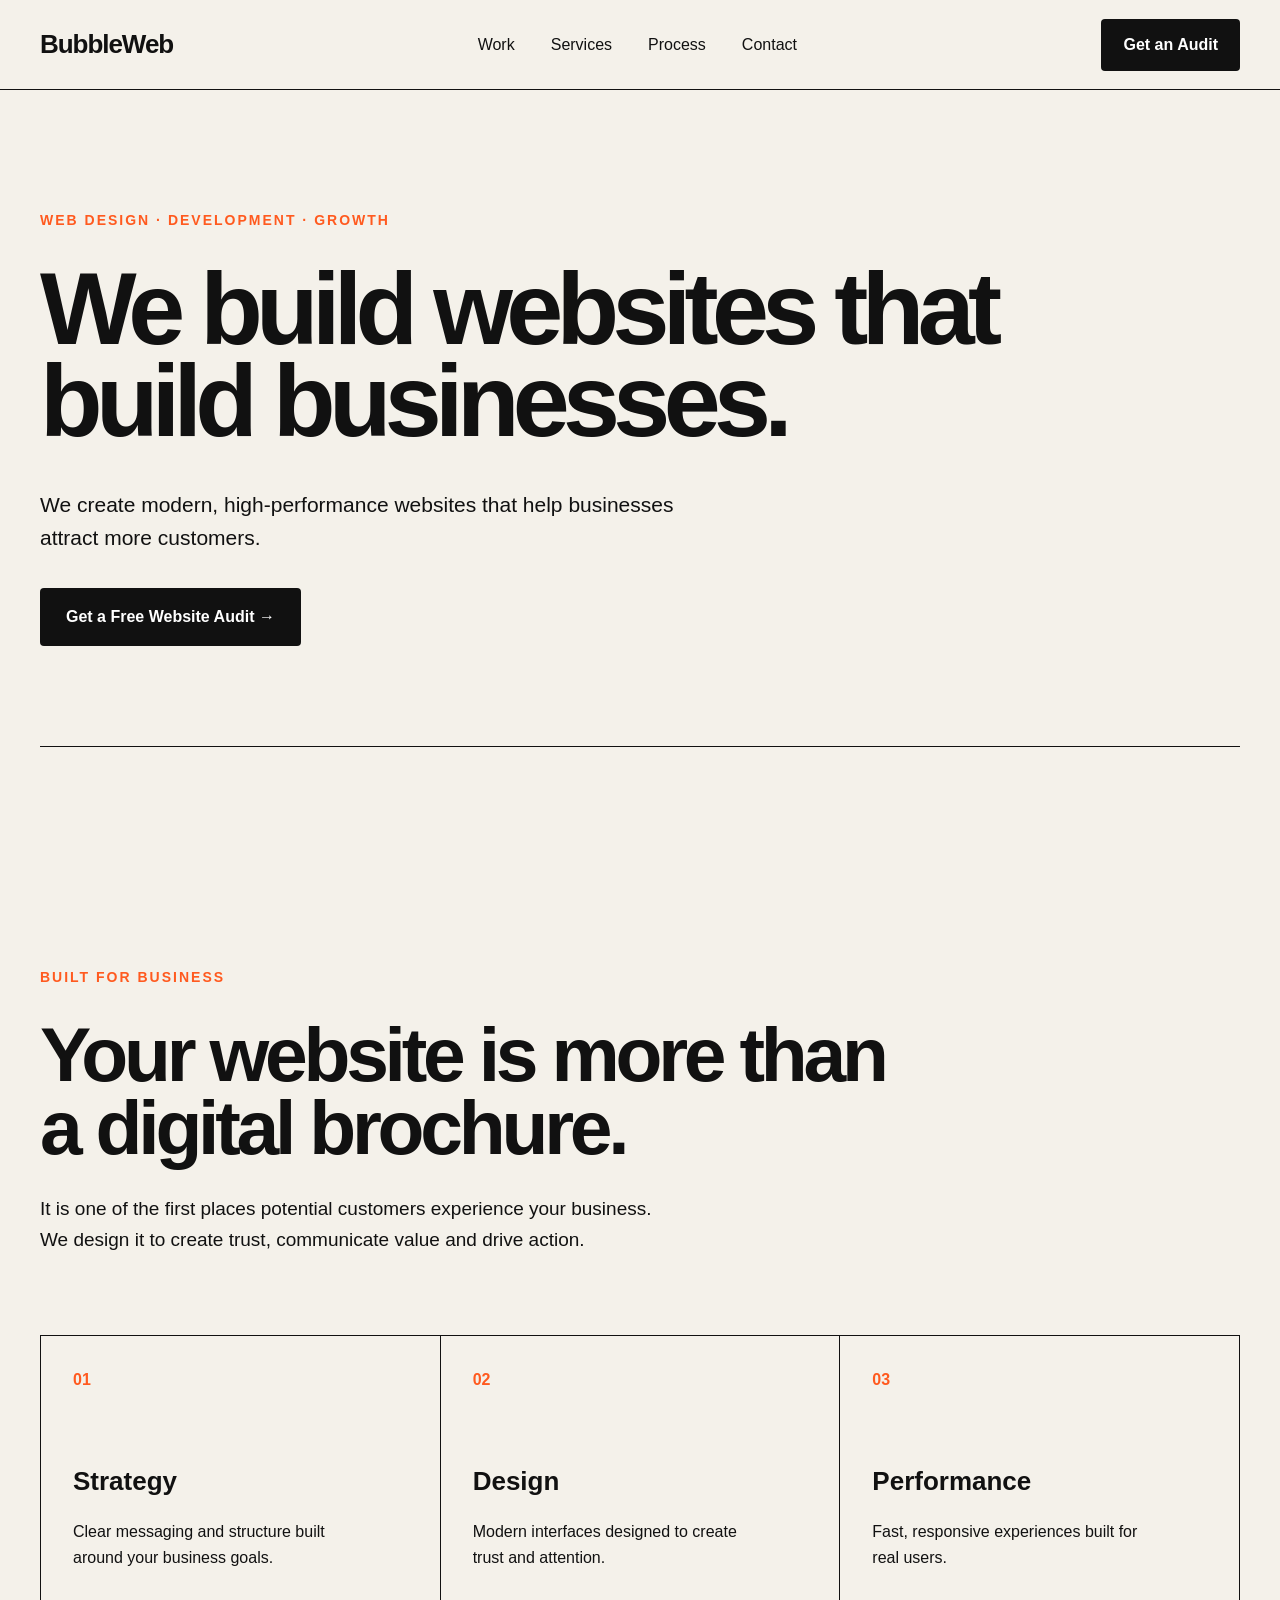
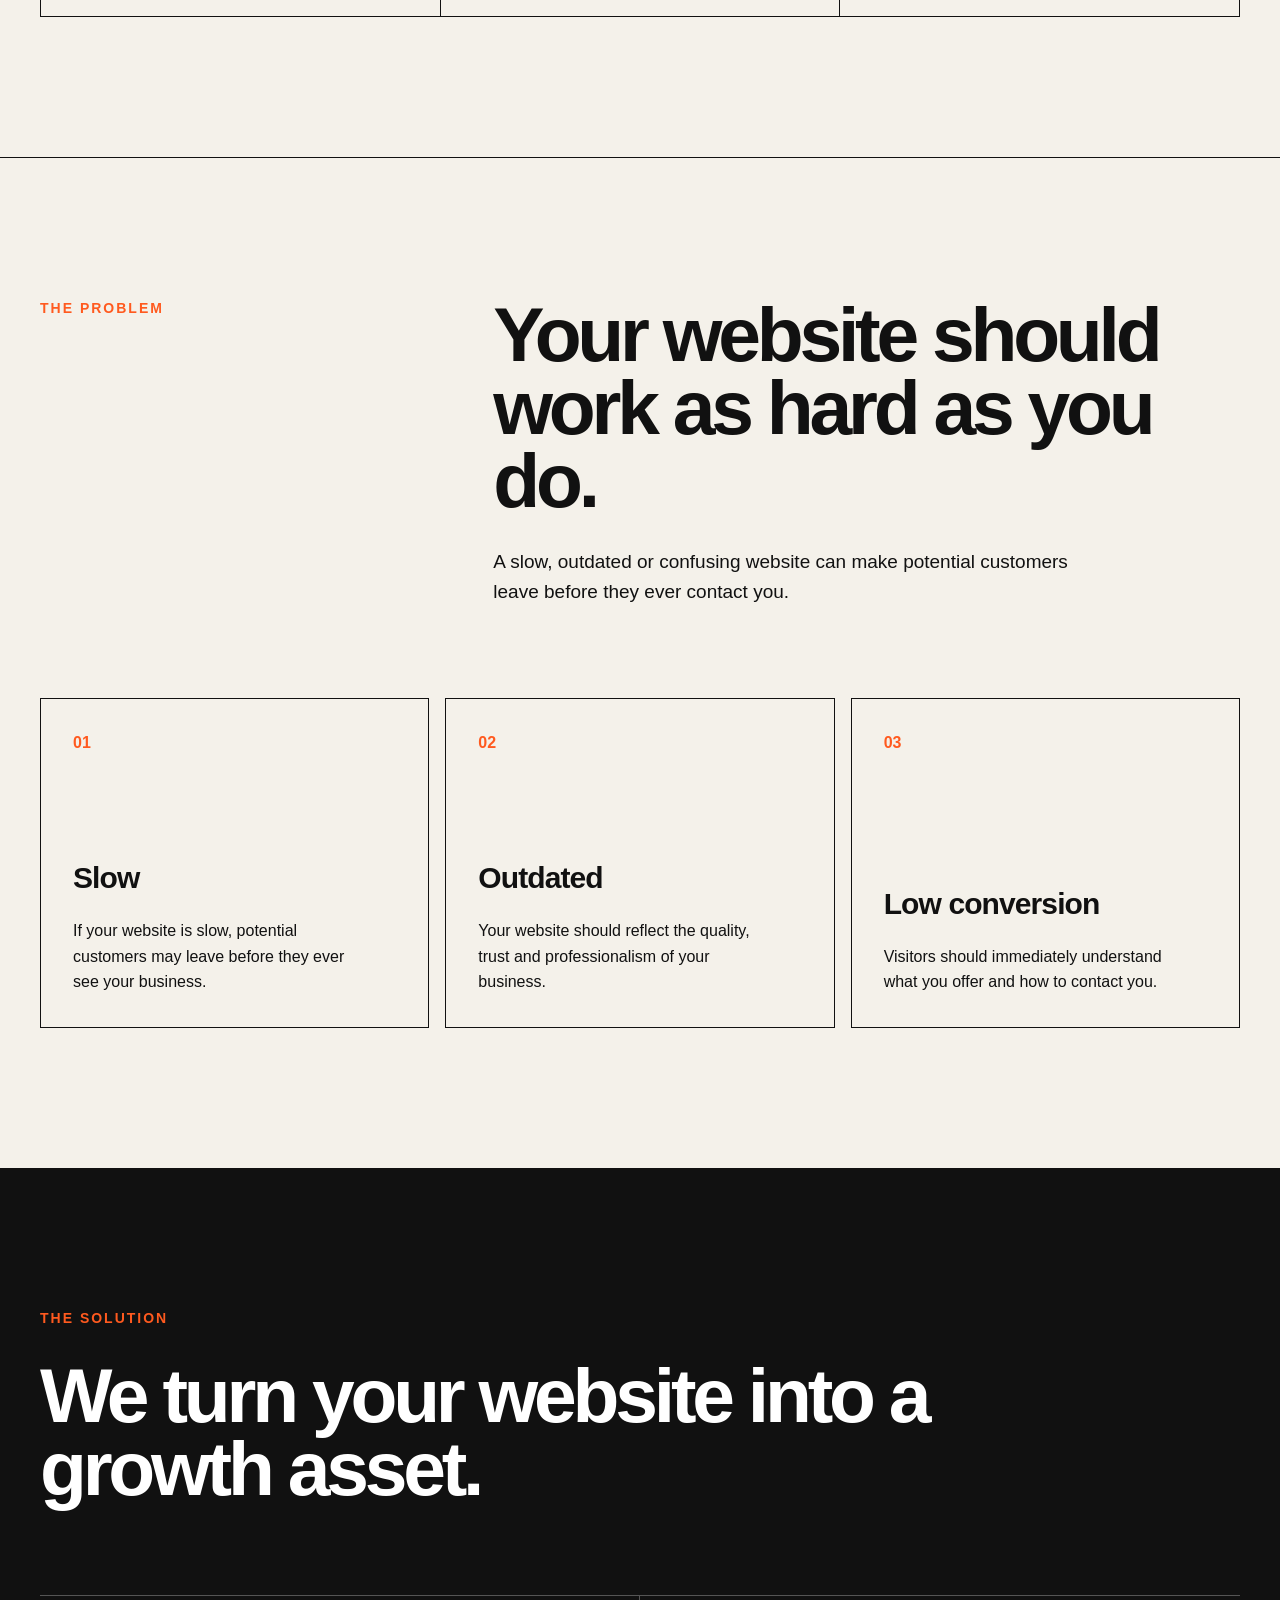
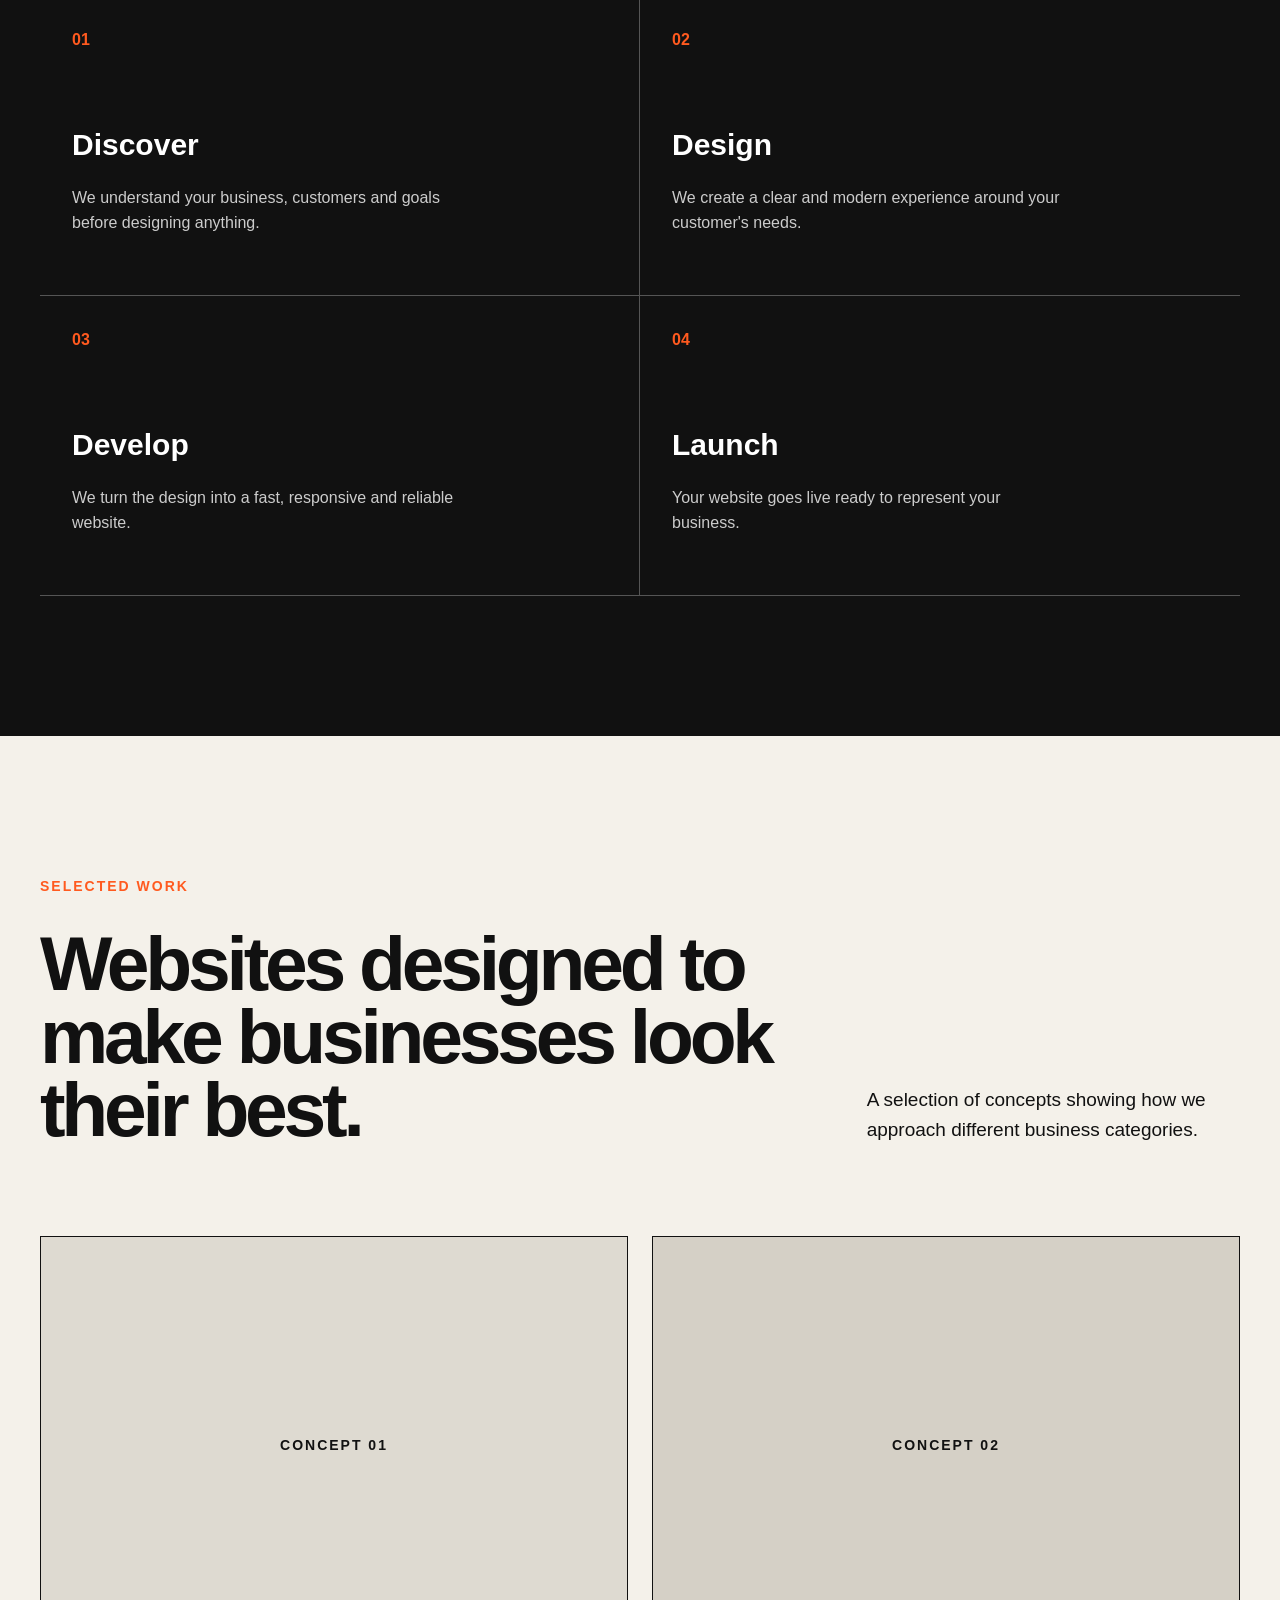
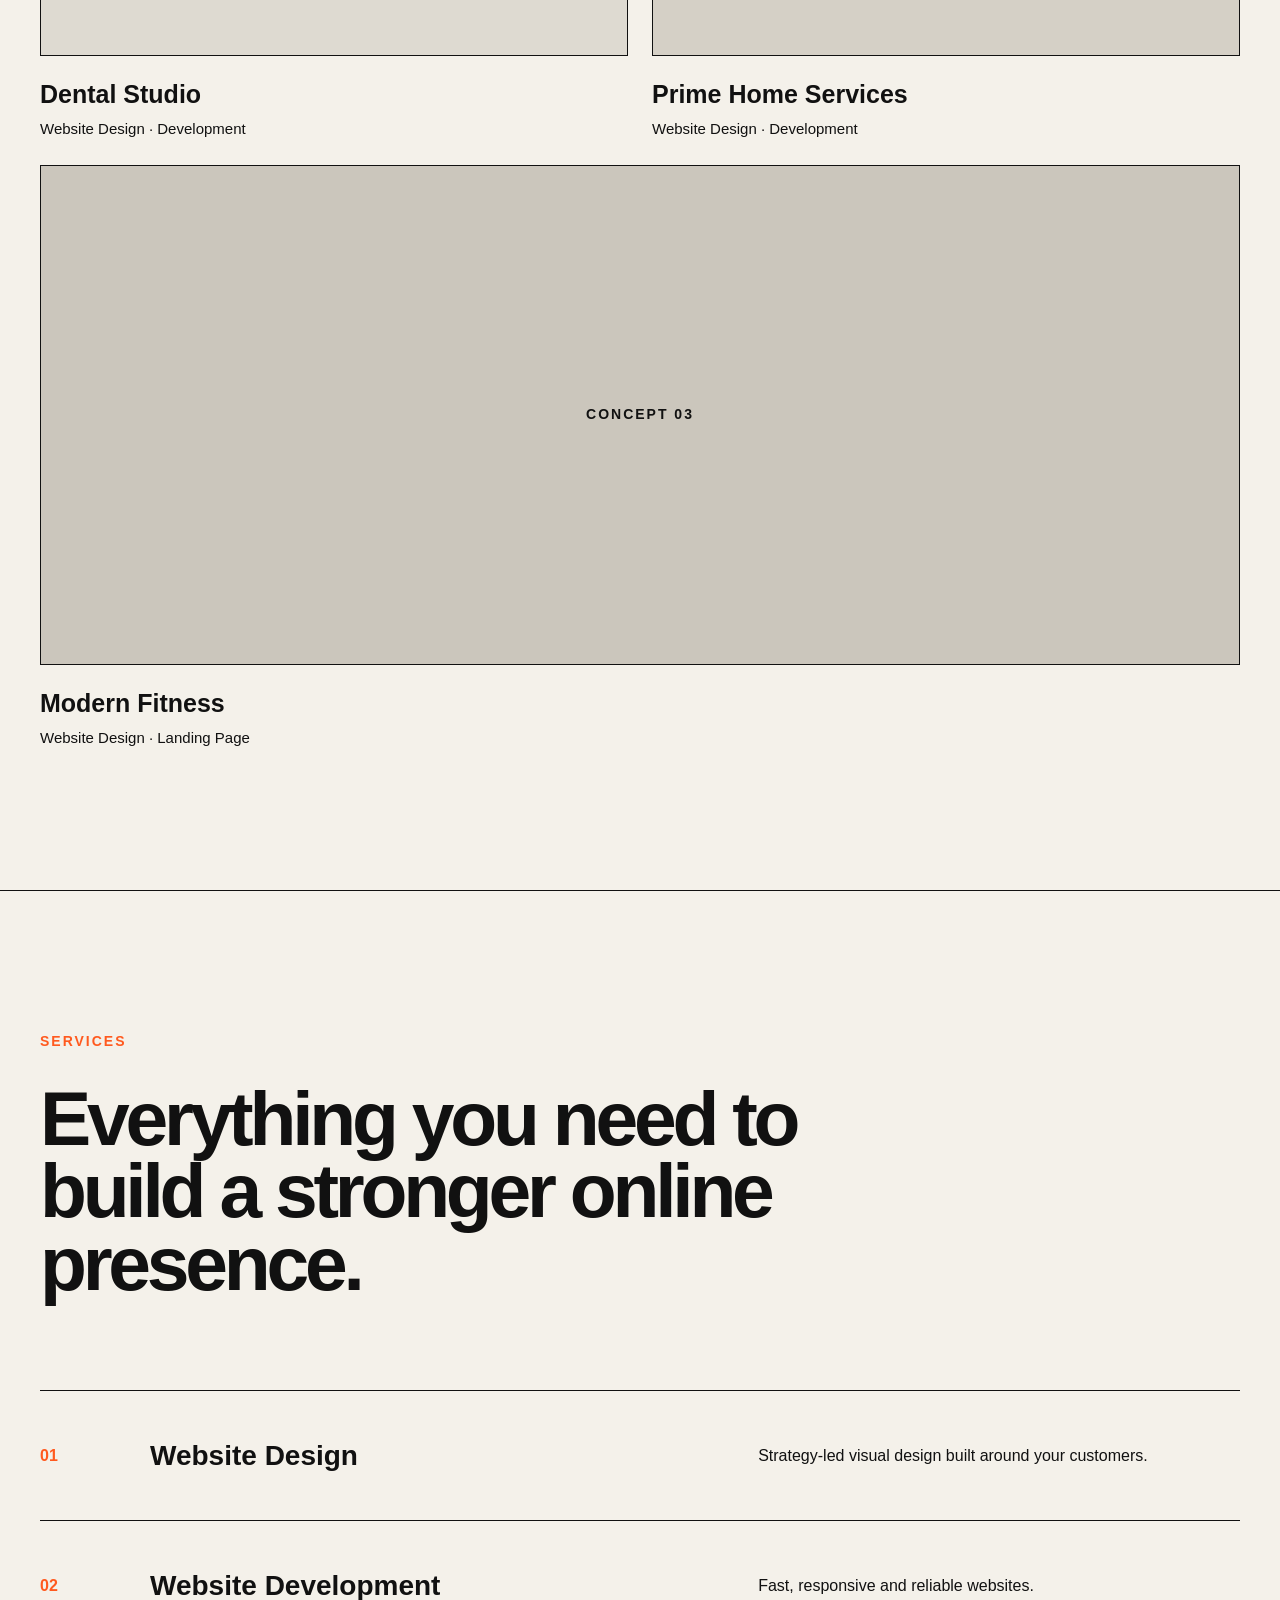
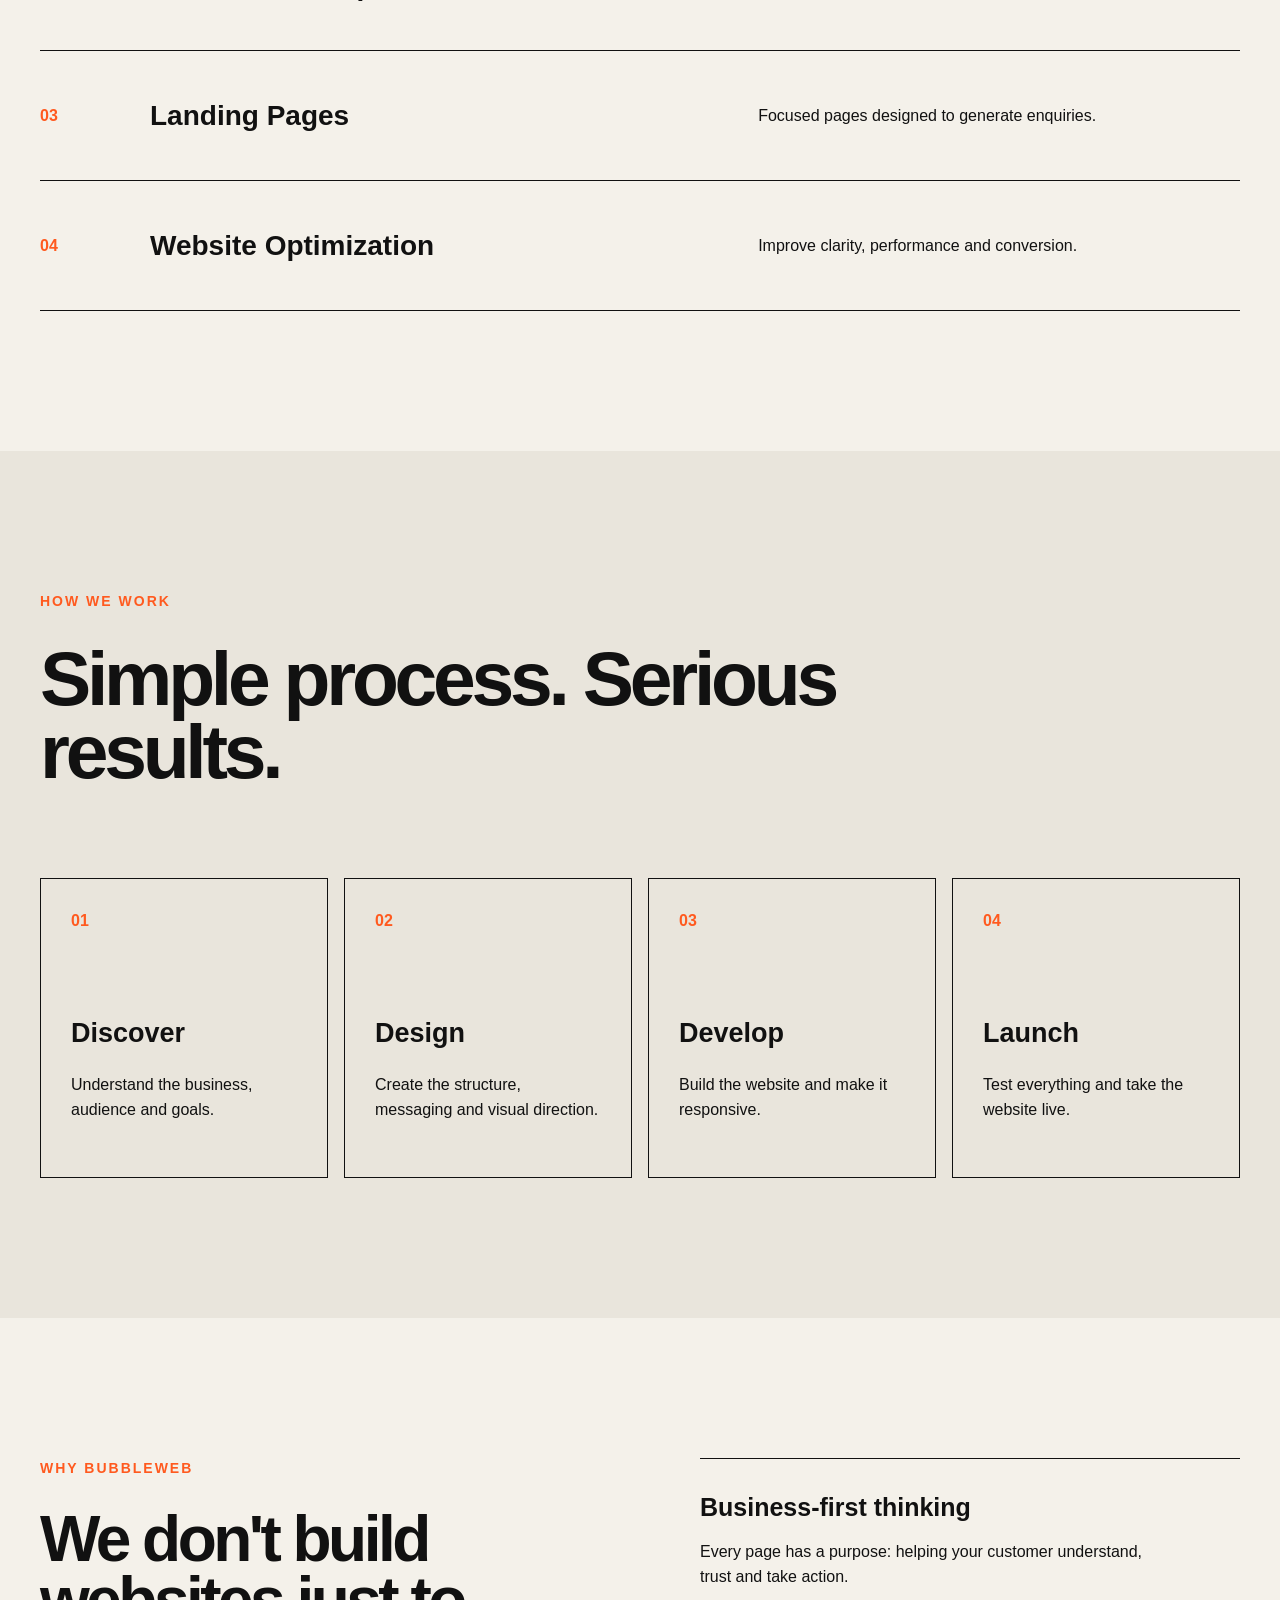
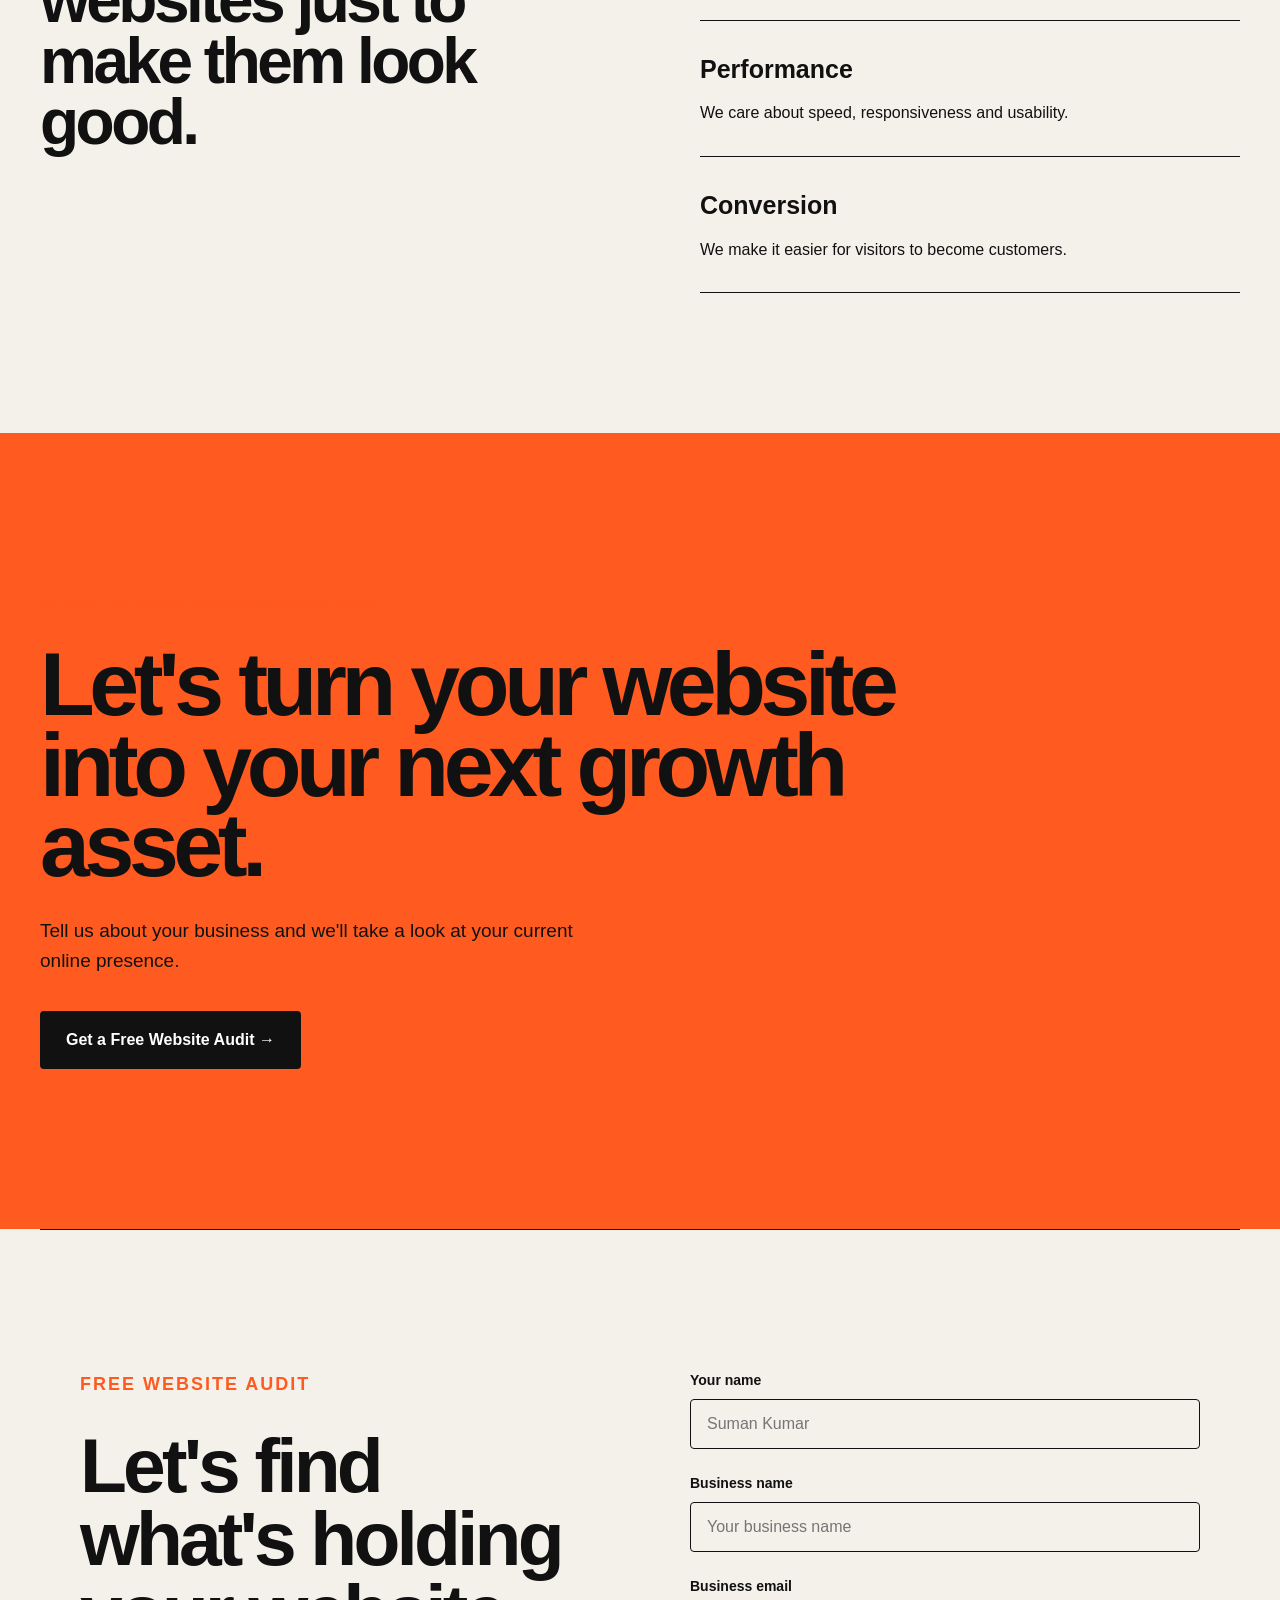
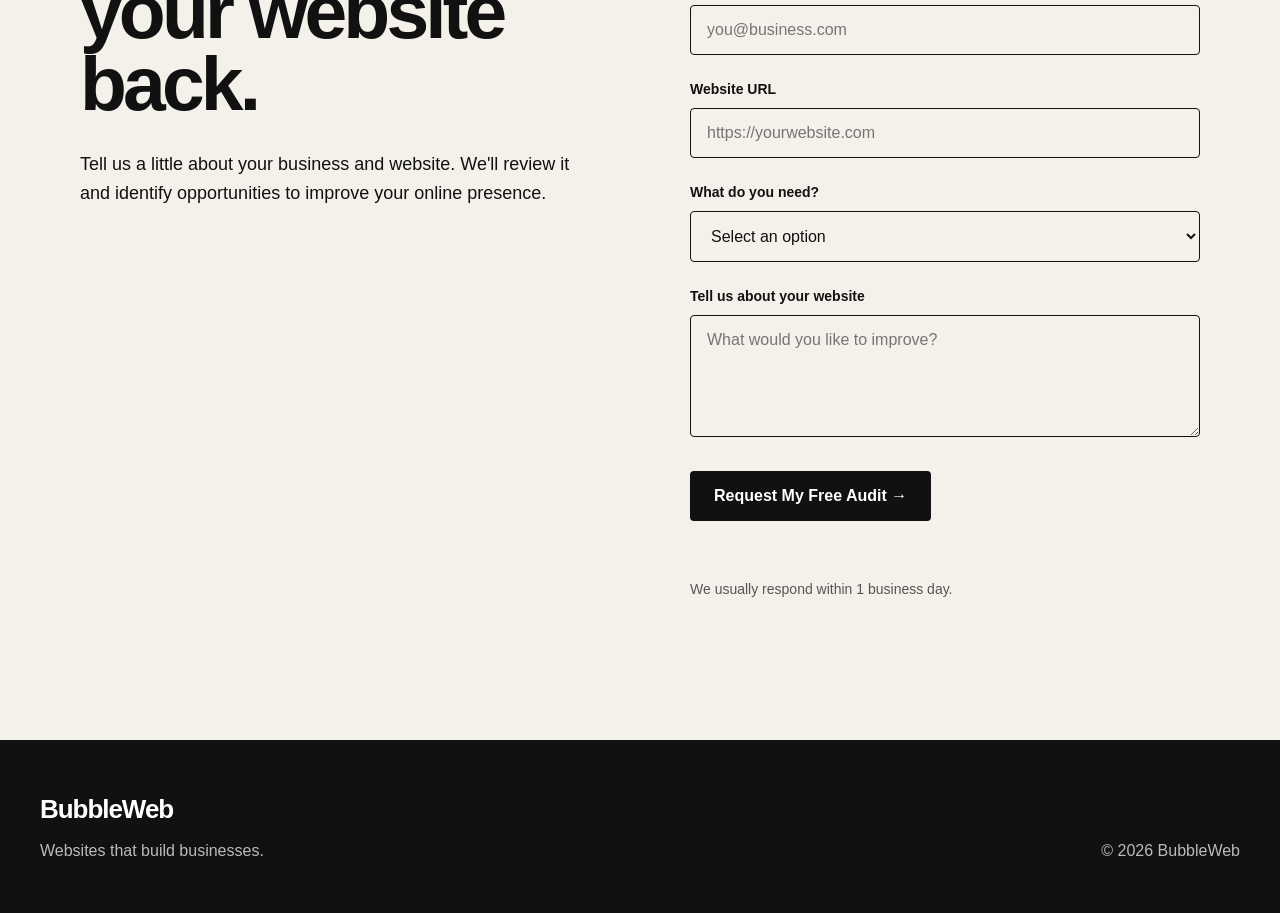
==== index.html @ b4865a60 "Add BubbleWeb website" ====
<!DOCTYPE html>
<html lang="en">

<head>
    <meta charset="UTF-8">

    <meta name="viewport" content="width=device-width, initial-scale=1.0">

    <title>BubbleWeb — Websites That Build Businesses</title>

    <link rel="stylesheet" href="style.css">
</head>


<body>

    <!-- =========================
         NAVIGATION
    ========================== -->

    <header class="navbar">

        <a href="#" class="logo">
            BubbleWeb
        </a>


        <nav class="nav-links">

            <a href="#work">Work</a>

            <a href="#services">Services</a>

            <a href="#process">Process</a>

            <a href="#contact">Contact</a>

        </nav>


        <a href="#contact" class="nav-button">
            Get an Audit
        </a>

    </header>



    <main>


        <!-- =========================
             HERO
        ========================== -->

        <section class="hero">

            <div class="container">

                <p class="eyebrow">
                    WEB DESIGN · DEVELOPMENT · GROWTH
                </p>


                <h1>
                    We build websites
                    that build businesses.
                </h1>


                <p class="hero-description">
                    We create modern, high-performance websites
                    that help businesses attract more customers.
                </p>


                <a href="#contact" class="primary-button">
                    Get a Free Website Audit →
                </a>


                <div class="hero-line"></div>

            </div>

        </section>



        <!-- =========================
             POSITIONING
        ========================== -->

        <section class="positioning">

            <div class="container">

                <p class="eyebrow">
                    BUILT FOR BUSINESS
                </p>


                <h2>
                    Your website is more than
                    a digital brochure.
                </h2>


                <p class="section-description">
                    It is one of the first places potential
                    customers experience your business.
                    We design it to create trust, communicate
                    value and drive action.
                </p>


                <div class="three-column">

                    <div class="simple-block">

                        <span>01</span>

                        <h3>
                            Strategy
                        </h3>

                        <p>
                            Clear messaging and structure
                            built around your business goals.
                        </p>

                    </div>


                    <div class="simple-block">

                        <span>02</span>

                        <h3>
                            Design
                        </h3>

                        <p>
                            Modern interfaces designed
                            to create trust and attention.
                        </p>

                    </div>


                    <div class="simple-block">

                        <span>03</span>

                        <h3>
                            Performance
                        </h3>

                        <p>
                            Fast, responsive experiences
                            built for real users.
                        </p>

                    </div>

                </div>

            </div>

        </section>



        <!-- =========================
             PROBLEM
        ========================== -->

        <section class="problem-section">

            <div class="container">


                <div class="problem-intro">

                    <div>

                        <p class="eyebrow">
                            THE PROBLEM
                        </p>

                    </div>


                    <div>

                        <h2>
                            Your website should
                            work as hard as you do.
                        </h2>

                        <p class="section-description">
                            A slow, outdated or confusing website
                            can make potential customers leave
                            before they ever contact you.
                        </p>

                    </div>

                </div>



                <div class="problem-grid">


                    <div class="problem-card">

                        <span class="card-number">
                            01
                        </span>

                        <h3>
                            Slow
                        </h3>

                        <p>
                            If your website is slow,
                            potential customers may leave
                            before they ever see your business.
                        </p>

                    </div>



                    <div class="problem-card">

                        <span class="card-number">
                            02
                        </span>

                        <h3>
                            Outdated
                        </h3>

                        <p>
                            Your website should reflect
                            the quality, trust and
                            professionalism of your business.
                        </p>

                    </div>



                    <div class="problem-card">

                        <span class="card-number">
                            03
                        </span>

                        <h3>
                            Low conversion
                        </h3>

                        <p>
                            Visitors should immediately
                            understand what you offer
                            and how to contact you.
                        </p>

                    </div>


                </div>

            </div>

        </section>



        <!-- =========================
             SOLUTION
        ========================== -->

        <section class="solution-section">

            <div class="container">

                <p class="eyebrow">
                    THE SOLUTION
                </p>


                <h2>
                    We turn your website
                    into a growth asset.
                </h2>


                <div class="solution-grid">


                    <div class="solution-item">

                        <span>01</span>

                        <h3>
                            Discover
                        </h3>

                        <p>
                            We understand your business,
                            customers and goals before
                            designing anything.
                        </p>

                    </div>



                    <div class="solution-item">

                        <span>02</span>

                        <h3>
                            Design
                        </h3>

                        <p>
                            We create a clear and modern
                            experience around your
                            customer's needs.
                        </p>

                    </div>



                    <div class="solution-item">

                        <span>03</span>

                        <h3>
                            Develop
                        </h3>

                        <p>
                            We turn the design into a fast,
                            responsive and reliable website.
                        </p>

                    </div>



                    <div class="solution-item">

                        <span>04</span>

                        <h3>
                            Launch
                        </h3>

                        <p> 
                            Your website goes live ready
                            to represent your business.
                        </p>

                    </div>


                </div>

            </div>

        </section>



        <!-- =========================
             WORK / PORTFOLIO
        ========================== -->

        <section class="work-section" id="work">

            <div class="container"> 

                <p class="eyebrow">
                    SELECTED WORK
                </p>


                <div class="section-heading">

                    <h2>
                        Websites designed
                        to make businesses
                        look their best.
                    </h2>

                    <p class="section-description">
                        A selection of concepts showing
                        how we approach different
                        business categories.
                    </p>

                </div>



                <div class="work-grid">


                    <article class="work-card">

                        <div class="work-visual">
                            <span>
                                CONCEPT 01
                            </span>
                        </div>

                        <div class="work-info">

                            <h3>
                                Dental Studio
                            </h3>

                            <p>
                                Website Design · Development
                            </p>

                        </div>

                    </article>



                    <article class="work-card">

                        <div class="work-visual">
                            <span>
                                CONCEPT 02
                            </span>
                        </div>

                        <div class="work-info">

                            <h3>
                                Prime Home Services
                            </h3>

                            <p>
                                Website Design · Development
                            </p>

                        </div>

                    </article>



                    <article class="work-card">

                        <div class="work-visual">
                            <span>
                                CONCEPT 03
                            </span>
                        </div>

                        <div class="work-info">

                            <h3>
                                Modern Fitness
                            </h3>

                            <p>
                                Website Design · Landing Page
                            </p>

                        </div>

                    </article>


                </div>

            </div>

        </section>



        <!-- =========================
             SERVICES
        ========================== -->

        <section class="services-section" id="services">

            <div class="container">

                <p class="eyebrow">
                    SERVICES
                </p>


                <h2>
                    Everything you need
                    to build a stronger
                    online presence.
                </h2>



                <div class="service-list">


                    <div class="service-row">

                        <span>
                            01
                        </span>

                        <h3>
                            Website Design
                        </h3>

                        <p>
                            Strategy-led visual design
                            built around your customers.
                        </p>

                    </div>



                    <div class="service-row">

                        <span>
                            02
                        </span>

                        <h3>
                            Website Development
                        </h3>

                        <p>
                            Fast, responsive and
                            reliable websites.
                        </p>

                    </div>



                    <div class="service-row">

                        <span>
                            03
                        </span>

                        <h3>
                            Landing Pages
                        </h3>

                        <p>
                            Focused pages designed
                            to generate enquiries.
                        </p>

                    </div>



                    <div class="service-row">

                        <span>
                            04
                        </span>

                        <h3>
                            Website Optimization
                        </h3>

                        <p>
                            Improve clarity, performance
                            and conversion.
                        </p>

                    </div>


                </div>

            </div>

        </section>



        <!-- =========================
             PROCESS
        ========================== -->

        <section class="process-section" id="process">

            <div class="container">

                <p class="eyebrow">
                    HOW WE WORK
                </p>


                <h2>
                    Simple process.
                    Serious results.
                </h2>



                <div class="process-grid">


                    <div class="process-item">

                        <span>
                            01
                        </span>

                        <h3>
                            Discover
                        </h3>

                        <p>
                            Understand the business,
                            audience and goals.
                        </p>

                    </div>



                    <div class="process-item">

                        <span>
                            02
                        </span>

                        <h3>
                            Design
                        </h3>

                        <p>
                            Create the structure,
                            messaging and visual direction.
                        </p>

                    </div>



                    <div class="process-item">

                        <span>
                            03
                        </span>

                        <h3>
                            Develop
                        </h3>

                        <p>
                            Build the website and
                            make it responsive.
                        </p>

                    </div>



                    <div class="process-item">

                        <span>
                            04
                        </span>

                        <h3>
                            Launch
                        </h3>

                        <p>
                            Test everything and
                            take the website live.
                        </p>

                    </div>


                </div>

            </div>

        </section>



        <!-- =========================
             WHY BUBBLEWEB
        ========================== -->

        <section class="why-section">

            <div class="container">

                <div class="why-layout">


                    <div>

                        <p class="eyebrow">
                            WHY BUBBLEWEB
                        </p>

                        <h2>
                            We don't build websites
                            just to make them look good.
                        </h2>

                    </div>



                    <div class="why-list">


                        <div class="why-item">

                            <h3>
                                Business-first thinking
                            </h3>

                            <p>
                                Every page has a purpose:
                                helping your customer understand,
                                trust and take action.
                            </p>

                        </div>



                        <div class="why-item">

                            <h3>
                                Performance
                            </h3>

                            <p>
                                We care about speed,
                                responsiveness and usability.
                            </p>

                        </div>



                        <div class="why-item">

                            <h3>
                                Conversion
                            </h3>

                            <p>
                                We make it easier for
                                visitors to become customers.
                            </p>

                        </div>


                    </div>


                </div>

            </div>

        </section>



        <!-- =========================
             FINAL CTA
        ========================== -->

        <section class="cta-section" id="contact">

            <div class="container">

                <p class="eyebrow">
                    READY TO BUILD SOMETHING BETTER?
                </p>


                <h2>
                    Let's turn your website
                    into your next growth asset.
                </h2>


                <p>
                    Tell us about your business
                    and we'll take a look at your
                    current online presence.
                </p>


                <a href="mailto:business@bubbleweb.online"
                   class="primary-button">
                    Get a Free Website Audit →
                </a>

            </div>

        </section>

        <section class="audit-section" id="contact">

    <div class="audit-intro">

        <p class="eyebrow">FREE WEBSITE AUDIT</p>

        <h2>
            Let's find what's
            holding your website back.
        </h2>

        <p>
            Tell us a little about your business and website.
            We'll review it and identify opportunities to improve
            your online presence.
        </p>

    </div>


    <form class="audit-form" action="https://formspree.io/f/mzebzjon" method="POST">

        <div class="form-group">
            <label for="name">Your name</label>
            <input
                type="text"
                id="name"
                name="name"
                placeholder="Suman Kumar"
                required
            >
        </div>


        <div class="form-group">
            <label for="business">Business name</label>
            <input
                type="text"
                id="business"
                name="business"
                placeholder="Your business name"
                required
            >
        </div>


        <div class="form-group">
            <label for="email">Business email</label>
            <input
                type="email"
                id="email"
                name="email"
                placeholder="you@business.com"
                required
            >
        </div>


        <div class="form-group">
            <label for="website">Website URL</label>
            <input
                type="url"
                id="website"
                name="website"
                placeholder="https://yourwebsite.com"
            >
        </div>


        <div class="form-group">
            <label for="service">What do you need?</label>

            <select id="service" name="service">

                <option value="">
                    Select an option
                </option>

                <option value="new-website">
                    New website
                </option>

                <option value="redesign">
                    Website redesign
                </option>

                <option value="improvements">
                    Improve existing website
                </option>

                <option value="other">
                    Something else
                </option>

            </select>

        </div>


        <div class="form-group">
            <label for="message">Tell us about your website</label>

            <textarea
                id="message"
                name="message"
                rows="5"
                placeholder="What would you like to improve?"
            ></textarea>

        </div>


        <button type="submit" class="audit-submit">
            Request My Free Audit →
            
        </button>
            <p class="form-success"></p>

        <p class="form-note">
            We usually respond within 1 business day.
        </p>

    </form>

</section>


    </main>



    <!-- =========================
         FOOTER
    ========================== -->

    <footer class="footer">

        <div class="container footer-content">

            <div>

                <a href="#" class="logo">
                    BubbleWeb
                </a>

                <p>
                    Websites that build businesses.
                </p>

            </div>


            <div>

                <p>
                    © 2026 BubbleWeb
                </p>

            </div>

        </div>

    </footer>

        </form>

    <script src="script.js"></script>

</body>
</html>


</body>

</html>
---- style.css ----
/* =================================
   DESIGN VARIABLES
================================= */

:root {

    --accent: #ff5a1f;

    --dark: #111111;

    --light: #f4f1ea;

    --white: #ffffff;

    --border: #111111;

    --max-width: 1200px;

}



/* =================================
   RESET
================================= */

/*
   Browsers give elements some default
   spacing. We remove that so we can
   control the design ourselves.
*/

* {
    box-sizing: border-box;

    margin: 0;

    padding: 0;
}


html {
    scroll-behavior: smooth;
}


body {

    background: var(--light);

    color: var(--dark);

    font-family: Arial, Helvetica, sans-serif;

    line-height: 1.5;
}



/* =================================
   GLOBAL CONTAINER
================================= */

/*
   Every major section uses this.

   This is what keeps the left and
   right edges consistent throughout
   the website.
*/

.container {

    width: min(
        calc(100% - 80px),
        var(--max-width)
    );

    margin: 0 auto;

}



/* =================================
   NAVBAR
================================= */

.navbar {

    display: flex;

    align-items: center;

    justify-content: space-between;

    min-height: 90px;

    padding: 0 40px;

    border-bottom: 1px solid var(--border);

}


.logo {

    color: var(--dark);

    text-decoration: none;

    font-size: 26px;

    font-weight: 800;

    letter-spacing: -0.04em;

}


.nav-links {

    display: flex;

    align-items: center;

    gap: 36px;

}


.nav-links a {

    color: var(--dark);

    text-decoration: none;

    font-size: 16px;

}


.nav-links a:hover {

    text-decoration: underline;

}


.nav-button {

    display: inline-block;

    padding: 14px 22px;

    background: var(--dark);

    color: var(--white);

    text-decoration: none;

    border-radius: 4px;

    font-weight: 700;

}



/* =================================
   EYEBROW
================================= */

.eyebrow {

    color: var(--accent);

    font-size: 14px;

    font-weight: 700;

    letter-spacing: 2px;

}



/* =================================
   HERO
================================= */

.hero {

    padding: 120px 0 80px;

}


.hero h1 {

    max-width: 1100px;

    margin-top: 32px;

    font-size: clamp(
        58px,
        8vw,
        120px
    );

    line-height: 0.9;

    letter-spacing: -0.065em;

    font-weight: 800;

}


.hero-description {

    max-width: 650px;

    margin-top: 42px;

    font-size: 21px;

    line-height: 1.55;

}


.primary-button {

    display: inline-block;

    margin-top: 34px;

    padding: 17px 26px;

    background: var(--dark);

    color: var(--white);

    text-decoration: none;

    border-radius: 4px;

    font-size: 16px;

    font-weight: 700;

    transition: transform 0.2s ease,
                background 0.2s ease;

}


.primary-button:hover {

    background: var(--accent);

    transform: translateY(-2px);

}


.hero-line {

    width: 100%;

    height: 1px;

    margin-top: 100px;

    background: var(--border);

}



/* =================================
   POSITIONING
================================= */

.positioning {

    padding: 140px 0;

}


.positioning h2 {

    max-width: 850px;

    margin-top: 30px;

    font-size: clamp(
        48px,
        6vw,
        86px
    );

    line-height: 0.95;

    letter-spacing: -0.055em;

}


.section-description {

    max-width: 620px;

    margin-top: 30px;

    font-size: 19px;

    line-height: 1.6;

}



/* =================================
   THREE COLUMN
================================= */

.three-column {

    display: grid;

    grid-template-columns:
        repeat(3, 1fr);

    gap: 1px;

    margin-top: 80px;

    border: 1px solid var(--border);

    background: var(--border);

}


.simple-block {

    min-height: 280px;

    padding: 32px;

    background: var(--light);

}


.simple-block span {

    color: var(--accent);

    font-weight: 700;

}


.simple-block h3 {

    margin-top: 70px;

    font-size: 26px;

}


.simple-block p {

    max-width: 280px;

    margin-top: 18px;

    line-height: 1.6;

}



/* =================================
   PROBLEM SECTION
================================= */

.problem-section {

    padding: 140px 0;

    border-top: 1px solid var(--border);

}


.problem-intro {

    display: grid;

    grid-template-columns:
        1fr 2fr;

    gap: 80px;

    align-items: start;

}


.problem-intro h2 {

    max-width: 850px;

    font-size: clamp(
        48px,
        6vw,
        86px
    );

    line-height: 0.95;

    letter-spacing: -0.055em;

}


.problem-grid {

    display: grid;

    grid-template-columns:
        repeat(3, 1fr);

    gap: 16px;

    margin-top: 90px;

}


.problem-card {

    display: flex;

    flex-direction: column;

    min-height: 330px;

    padding: 32px;

    border: 1px solid var(--border);

}


.card-number {

    color: var(--accent);

    font-weight: 700;

}


.problem-card h3 {

    margin-top: auto;

    font-size: 30px;

    letter-spacing: -0.03em;

}


.problem-card p {

    max-width: 300px;

    margin-top: 18px;

    line-height: 1.6;

}



/* =================================
   SOLUTION
================================= */

.solution-section {

    padding: 140px 0;

    background: var(--dark);

    color: var(--white);

}


.solution-section h2 {

    max-width: 900px;

    margin-top: 30px;

    font-size: clamp(
        48px,
        6vw,
        86px
    );

    line-height: 0.95;

    letter-spacing: -0.055em;

}


.solution-grid {

    display: grid;

    grid-template-columns:
        repeat(2, 1fr);

    margin-top: 90px;

    border-top: 1px solid #555;

}


.solution-item {

    min-height: 300px;

    padding: 32px;

    border-bottom: 1px solid #555;

}


.solution-item:nth-child(odd) {

    border-right: 1px solid #555;

}


.solution-item span {

    color: var(--accent);

    font-weight: 700;

}


.solution-item h3 {

    margin-top: 70px;

    font-size: 30px;

}


.solution-item p {

    max-width: 400px;

    margin-top: 18px;

    color: #cccccc;

    line-height: 1.6;

}



/* =================================
   WORK
================================= */

.work-section {

    padding: 140px 0;

}


.section-heading {

    display: grid;

    grid-template-columns:
        2fr 1fr;

    gap: 80px;

    align-items: end;

    margin-top: 30px;

}


.section-heading h2 {

    max-width: 850px;

    font-size: clamp(
        48px,
        6vw,
        86px
    );

    line-height: 0.95;

    letter-spacing: -0.055em;

}


.work-grid {

    display: grid;

    grid-template-columns:
        repeat(2, 1fr);

    gap: 24px;

    margin-top: 90px;

}


.work-card {

    text-decoration: none;

    color: var(--dark);

}


.work-card:nth-child(3) {

    grid-column: 1 / -1;

}


.work-visual {

    display: flex;

    align-items: center;

    justify-content: center;

    min-height: 420px;

    border: 1px solid var(--border);

    background: #dedad1;

}


.work-card:nth-child(2)
.work-visual {

    background: #d5d0c6;

}


.work-card:nth-child(3)
.work-visual {

    min-height: 500px;

    background: #cbc6bc;

}


.work-visual span {

    font-size: 14px;

    font-weight: 700;

    letter-spacing: 2px;

}


.work-info {

    padding-top: 20px;

}


.work-info h3 {

    font-size: 25px;

}


.work-info p {

    margin-top: 5px;

    font-size: 15px;

}



/* =================================
   SERVICES
================================= */

.services-section {

    padding: 140px 0;

    border-top: 1px solid var(--border);

}


.services-section h2 {

    max-width: 900px;

    margin-top: 30px;

    font-size: clamp(
        48px,
        6vw,
        86px
    );

    line-height: 0.95;

    letter-spacing: -0.055em;

}


.service-list {

    margin-top: 90px;

    border-top: 1px solid var(--border);

}


.service-row {

    display: grid;

    grid-template-columns:
        80px 1.2fr 1fr;

    gap: 30px;

    align-items: center;

    min-height: 130px;

    border-bottom: 1px solid var(--border);

}


.service-row span {

    color: var(--accent);

    font-weight: 700;

}


.service-row h3 {

    font-size: 28px;

}


.service-row p {

    max-width: 400px;

}



/* =================================
   PROCESS
================================= */

.process-section {

    padding: 140px 0;

    background: #e9e5dc;

}


.process-section h2 {

    max-width: 850px;

    margin-top: 30px;

    font-size: clamp(
        48px,
        6vw,
        86px
    );

    line-height: 0.95;

    letter-spacing: -0.055em;

}


.process-grid {

    display: grid;

    grid-template-columns:
        repeat(4, 1fr);

    gap: 16px;

    margin-top: 90px;

}


.process-item {

    min-height: 300px;

    padding: 30px;

    border: 1px solid var(--border);

}


.process-item span {

    color: var(--accent);

    font-weight: 700;

}


.process-item h3 {

    margin-top: 80px;

    font-size: 27px;

}


.process-item p {

    margin-top: 18px;

    line-height: 1.6;

}



/* =================================
   WHY BUBBLEWEB
================================= */

.why-section {

    padding: 140px 0;

}


.why-layout {

    display: grid;

    grid-template-columns:
        1fr 1fr;

    gap: 120px;

}


.why-layout h2 {

    max-width: 650px;

    margin-top: 30px;

    font-size: clamp(
        48px,
        5vw,
        76px
    );

    line-height: 0.95;

    letter-spacing: -0.055em;

}


.why-list {

    border-top: 1px solid var(--border);

}


.why-item {

    padding: 30px 0;

    border-bottom: 1px solid var(--border);

}


.why-item h3 {

    font-size: 25px;

}


.why-item p {

    max-width: 450px;

    margin-top: 12px;

    line-height: 1.6;

}



/* =================================
   FINAL CTA
================================= */

.cta-section {

    padding: 160px 0;

    background: var(--accent);

    color: var(--dark);

}


.cta-section h2 {

    max-width: 1000px;

    margin-top: 30px;

    font-size: clamp(
        50px,
        7vw,
        100px
    );

    line-height: 0.9;

    letter-spacing: -0.06em;

}


.cta-section p:not(.eyebrow) {

    max-width: 550px;

    margin-top: 30px;

    font-size: 19px;

    line-height: 1.6;

}


.cta-section .primary-button {

    background: var(--dark);

    color: var(--white);

}


.cta-section .primary-button:hover {

    background: var(--white);

    color: var(--dark);

}



/* =================================
   FOOTER
================================= */

.footer {

    padding: 50px 0;

    background: var(--dark);

    color: var(--white);

}


.footer .logo {

    color: var(--white);

}


.footer-content {

    display: flex;

    align-items: end;

    justify-content: space-between;

}


.footer p {

    margin-top: 10px;

    color: #bbbbbb;

}



/* =================================
   TABLET
================================= */

@media (max-width: 900px) {


    .navbar {

        padding: 0 24px;

    }


    .nav-links {

        gap: 18px;

    }


    .container {

        width: min(
            calc(100% - 48px),
            var(--max-width)
        );

    }


    .problem-intro {

        grid-template-columns: 1fr;

        gap: 40px;

    }


    .problem-grid {

        grid-template-columns:
            repeat(2, 1fr);

    }


    .three-column {

        grid-template-columns: 1fr;

    }


    .solution-grid {

        grid-template-columns: 1fr;

    }


    .solution-item:nth-child(odd) {

        border-right: none;

    }


    .work-grid {

        grid-template-columns: 1fr;

    }


    .work-card:nth-child(3) {

        grid-column: auto;

    }


    .section-heading {

        grid-template-columns: 1fr;

        gap: 30px;

    }


    .process-grid {

        grid-template-columns:
            repeat(2, 1fr);

    }


    .why-layout {

        grid-template-columns: 1fr;

        gap: 70px;

    }


    .service-row {

        grid-template-columns:
            60px 1fr;

        padding: 25px 0;

    }


    .service-row p {

        grid-column: 2;

    }

}



/* =================================
   MOBILE
================================= */

@media (max-width: 600px) {


    .navbar {

        min-height: 75px;

        padding: 0 20px;

    }


    .nav-links {

        display: none;

    }


    .nav-button {

        padding: 11px 15px;

        font-size: 14px;

    }


    .logo {

        font-size: 22px;

    }


    .container {

        width: calc(100% - 40px);

    }


    .hero {

        padding: 90px 0 60px;

    }


    .hero h1 {

        font-size: clamp(
            50px,
            14vw,
            75px
        );

    }


    .hero-description {

        font-size: 18px;

        margin-top: 30px;

    }


    .positioning,
    .problem-section,
    .solution-section,
    .work-section,
    .services-section,
    .process-section,
    .why-section {

        padding: 90px 0;

    }


    .problem-grid {

        grid-template-columns: 1fr;

        margin-top: 60px;

    }


    .problem-card {

        min-height: 280px;

    }


    .solution-grid {

        margin-top: 60px;

    }


    .work-grid {

        margin-top: 60px;

    }


    .work-visual,
    .work-card:nth-child(3)
    .work-visual {

        min-height: 300px;

    }


    .process-grid {

        grid-template-columns: 1fr;

        margin-top: 60px;

    }


    .process-item {

        min-height: 240px;

    }


    .service-list {

        margin-top: 60px;

    }


    .service-row {

        grid-template-columns:
            45px 1fr;

    }


    .service-row h3 {

        font-size: 23px;

    }


    .why-layout {

        gap: 50px;

    }


    .cta-section {

        padding: 100px 0;

    }


    .footer-content {

        flex-direction: column;

        align-items: flex-start;

        gap: 40px;

    }

}


/* =========================
   AUDIT SECTION
   ========================= */

.audit-section {
    max-width: 1200px;
    margin: 0 auto;

    padding: 140px 40px;

    display: grid;
    grid-template-columns: 1fr 1fr;

    gap: 100px;

    border-top: 1px solid var(--dark);
}


/* LEFT SIDE */

.audit-intro {
    max-width: 550px;
}

.audit-intro h2 {
    font-size: clamp(48px, 6vw, 80px);

    line-height: 0.95;

    letter-spacing: -0.05em;

    margin: 30px 0;
}

.audit-intro p {
    font-size: 18px;

    line-height: 1.6;
}


/* RIGHT SIDE */

.audit-form {
    display: flex;

    flex-direction: column;

    gap: 24px;
}


/* EACH FIELD */

.form-group {
    display: flex;

    flex-direction: column;

    gap: 8px;
}


/* FIELD LABEL */

.form-group label {
    font-size: 14px;

    font-weight: 600;
}


/* TEXT FIELDS */

.form-group input,
.form-group select,
.form-group textarea {
    width: 100%;

    box-sizing: border-box;

    padding: 15px 16px;

    border: 1px solid #111111;

    border-radius: 4px;

    background: transparent;

    color: #111111;

    font-family: Arial, sans-serif;

    font-size: 16px;
}


/* MESSAGE BOX */

.form-group textarea {
    resize: vertical;
}


/* SUBMIT BUTTON */

.audit-submit {
    width: fit-content;

    margin-top: 10px;

    padding: 16px 24px;

    background: var(--dark);

    color: white;

    border: none;

    border-radius: 4px;

    font-size: 16px;

    font-weight: 600;

    cursor: pointer;
}


/* BUTTON HOVER */

.audit-submit:hover {
    background: var(--accent);
}


/* SMALL NOTE */

.form-note {
    margin-top: -10px;

    font-size: 14px;

    color: #555555;
}


/* MOBILE */

@media (max-width: 800px) {

    .audit-section {
        grid-template-columns: 1fr;

        gap: 60px;

        padding: 100px 24px;
    }

}

.form-success {
    margin-top: 20px;
    font-size: 16px;
    font-weight: 600;
    line-height: 1.5;
}

/* =========================
   SUCCESS PAGE
   ========================= */

.success-page {
    min-height: 100vh;

    display: flex;
    flex-direction: column;
    justify-content: center;

    max-width: 900px;

    margin: 0 auto;

    padding: 80px 40px;
}

.success-page h1 {
    max-width: 800px;

    margin: 25px 0;

    font-size: clamp(52px, 8vw, 110px);

    line-height: 0.92;
}

.success-description {
    max-width: 600px;

    font-size: 20px;

    line-height: 1.6;
}

.success-note {
    margin-top: 25px;

    font-size: 16px;

    color: #555555;
}

.success-button {
    display: inline-block;

    width: fit-content;

    margin-top: 35px;

    padding: 16px 24px;

    background: #111111;

    color: white;

    text-decoration: none;

    font-weight: 600;

    border-radius: 4px;
}

.success-button:hover {
    background: var(--accent);
}
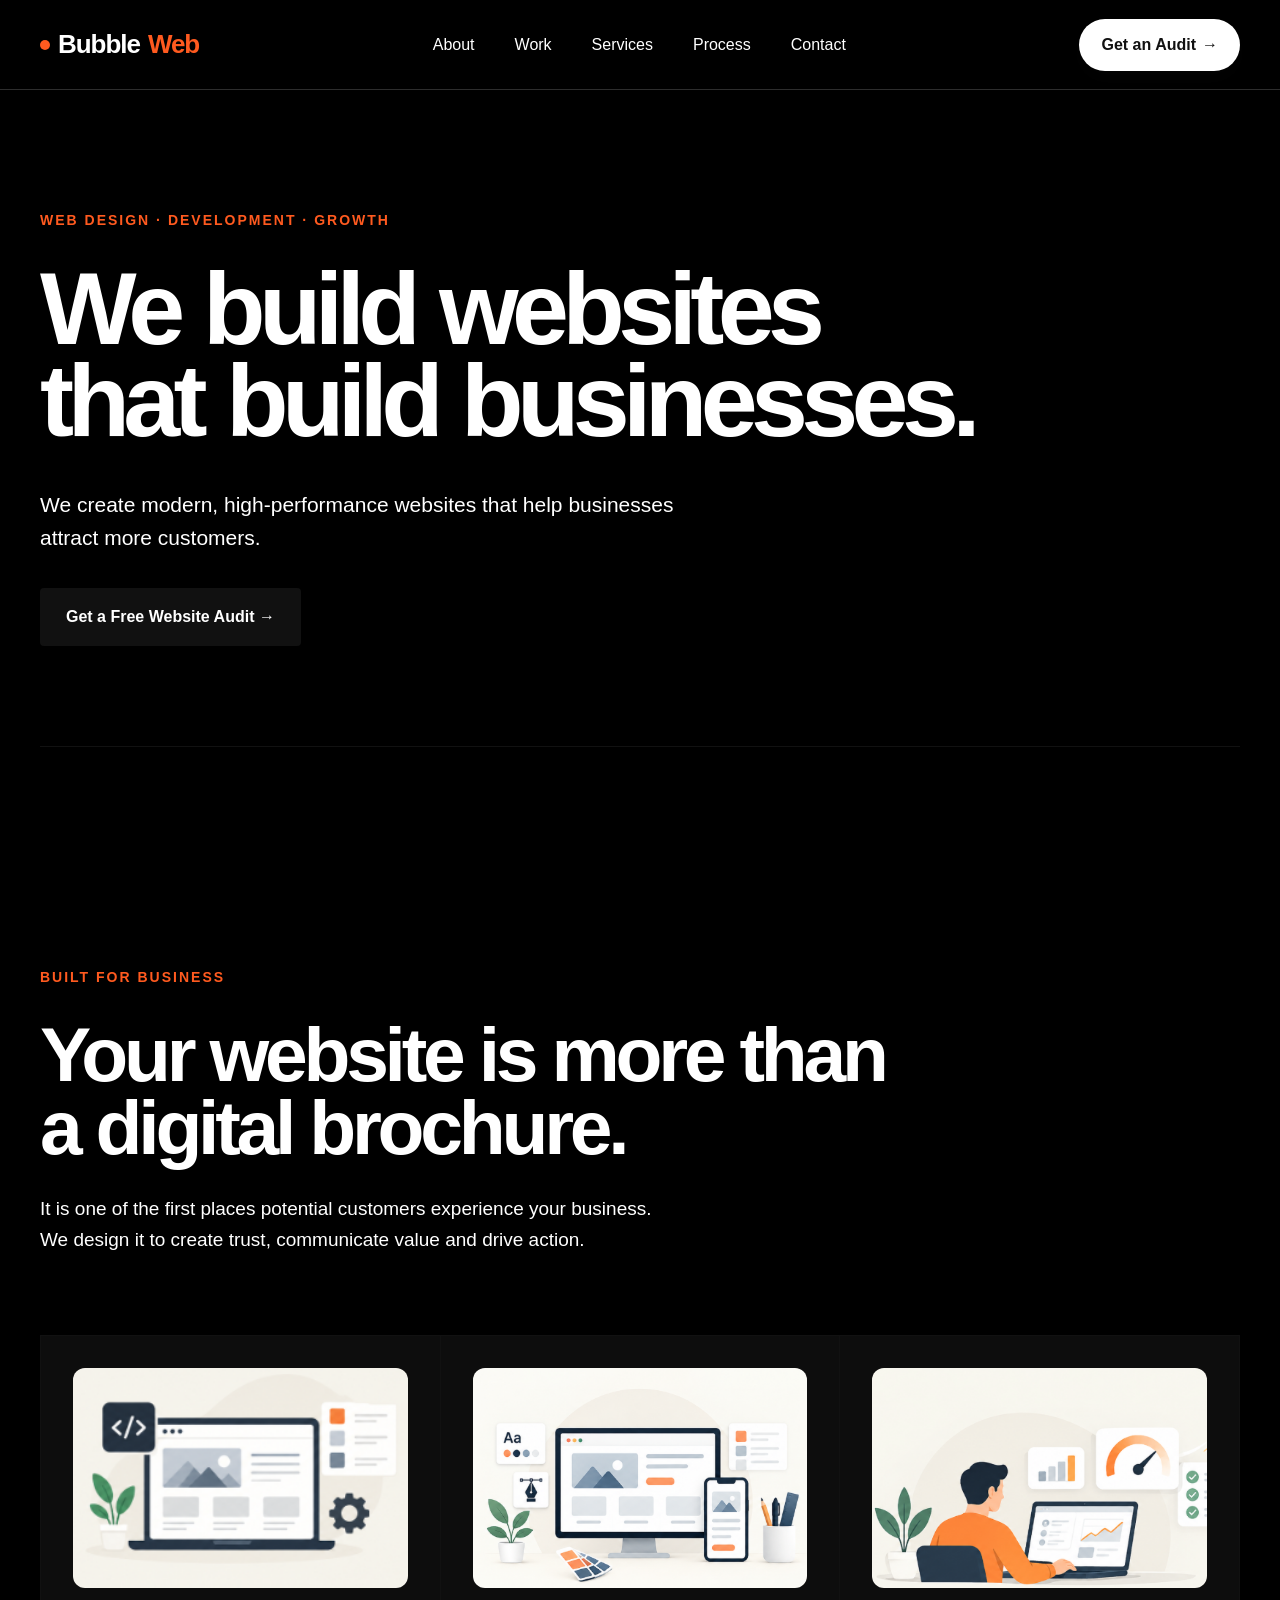
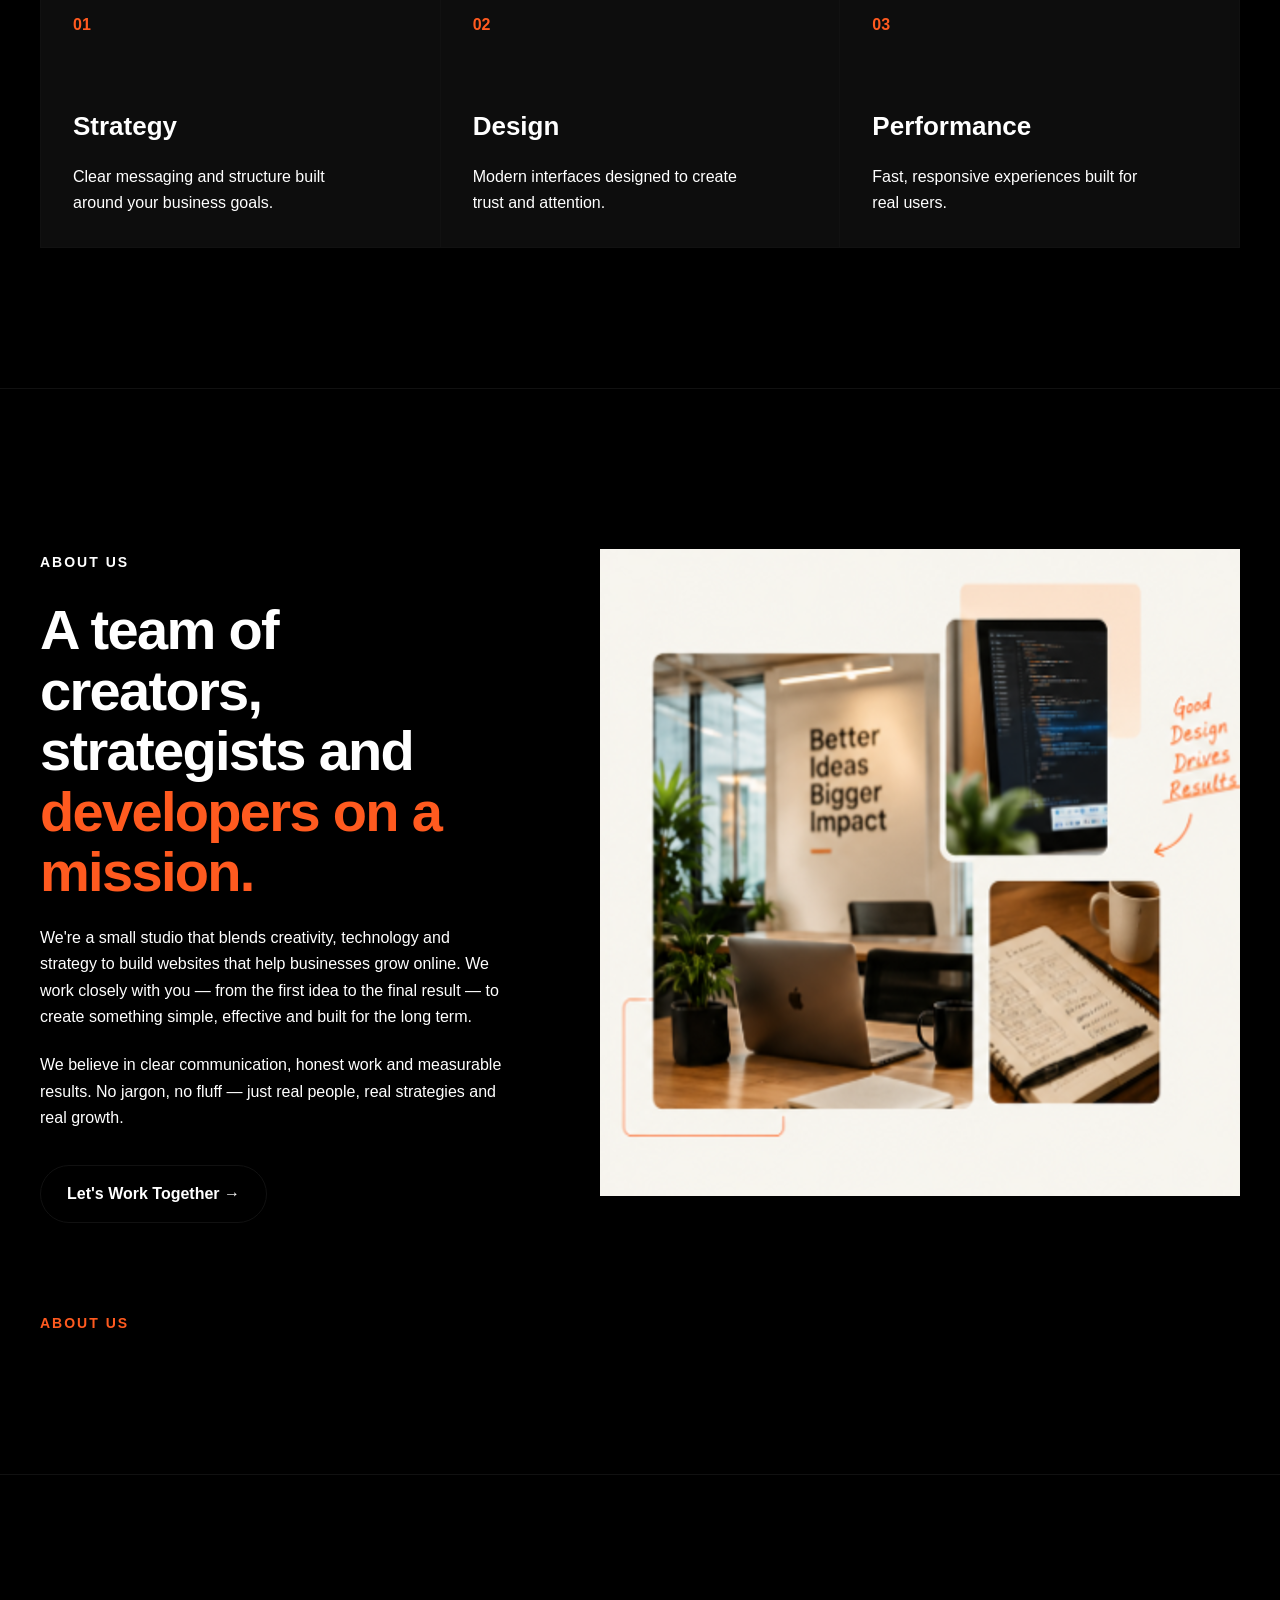
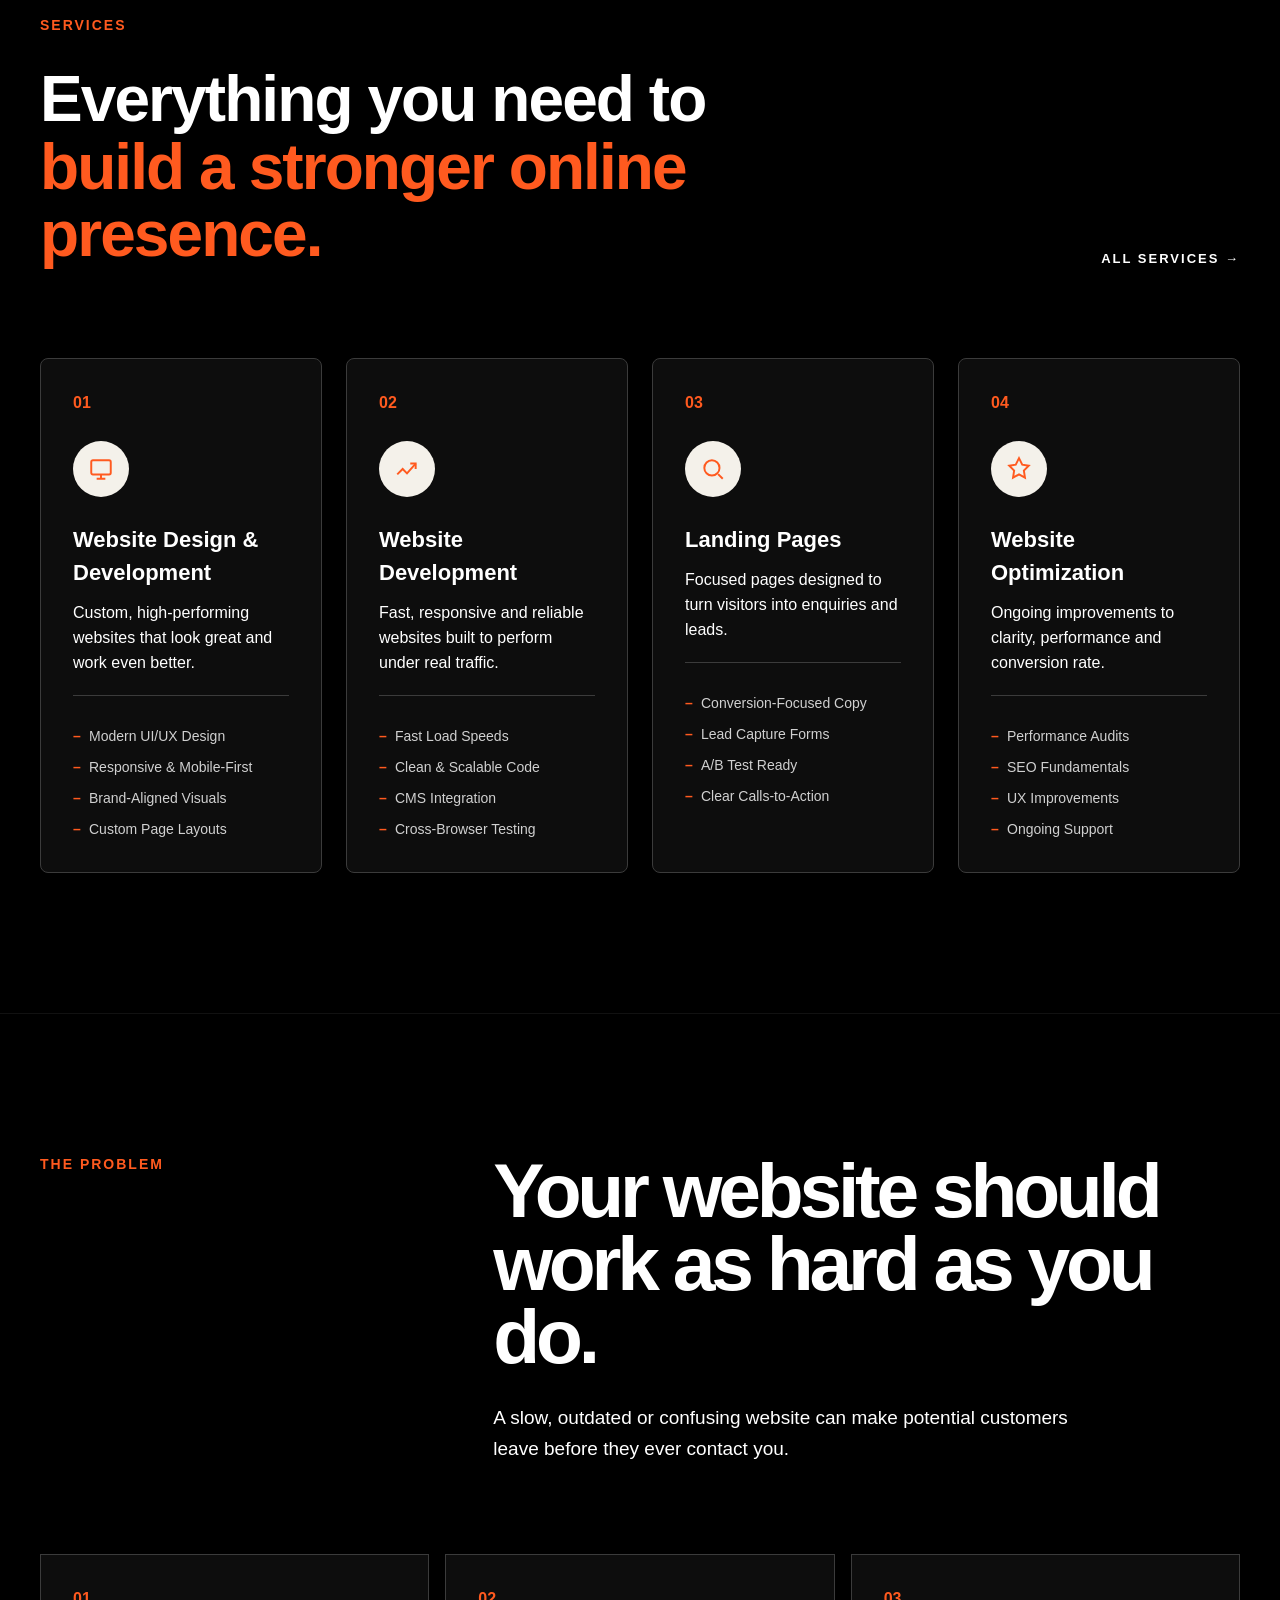
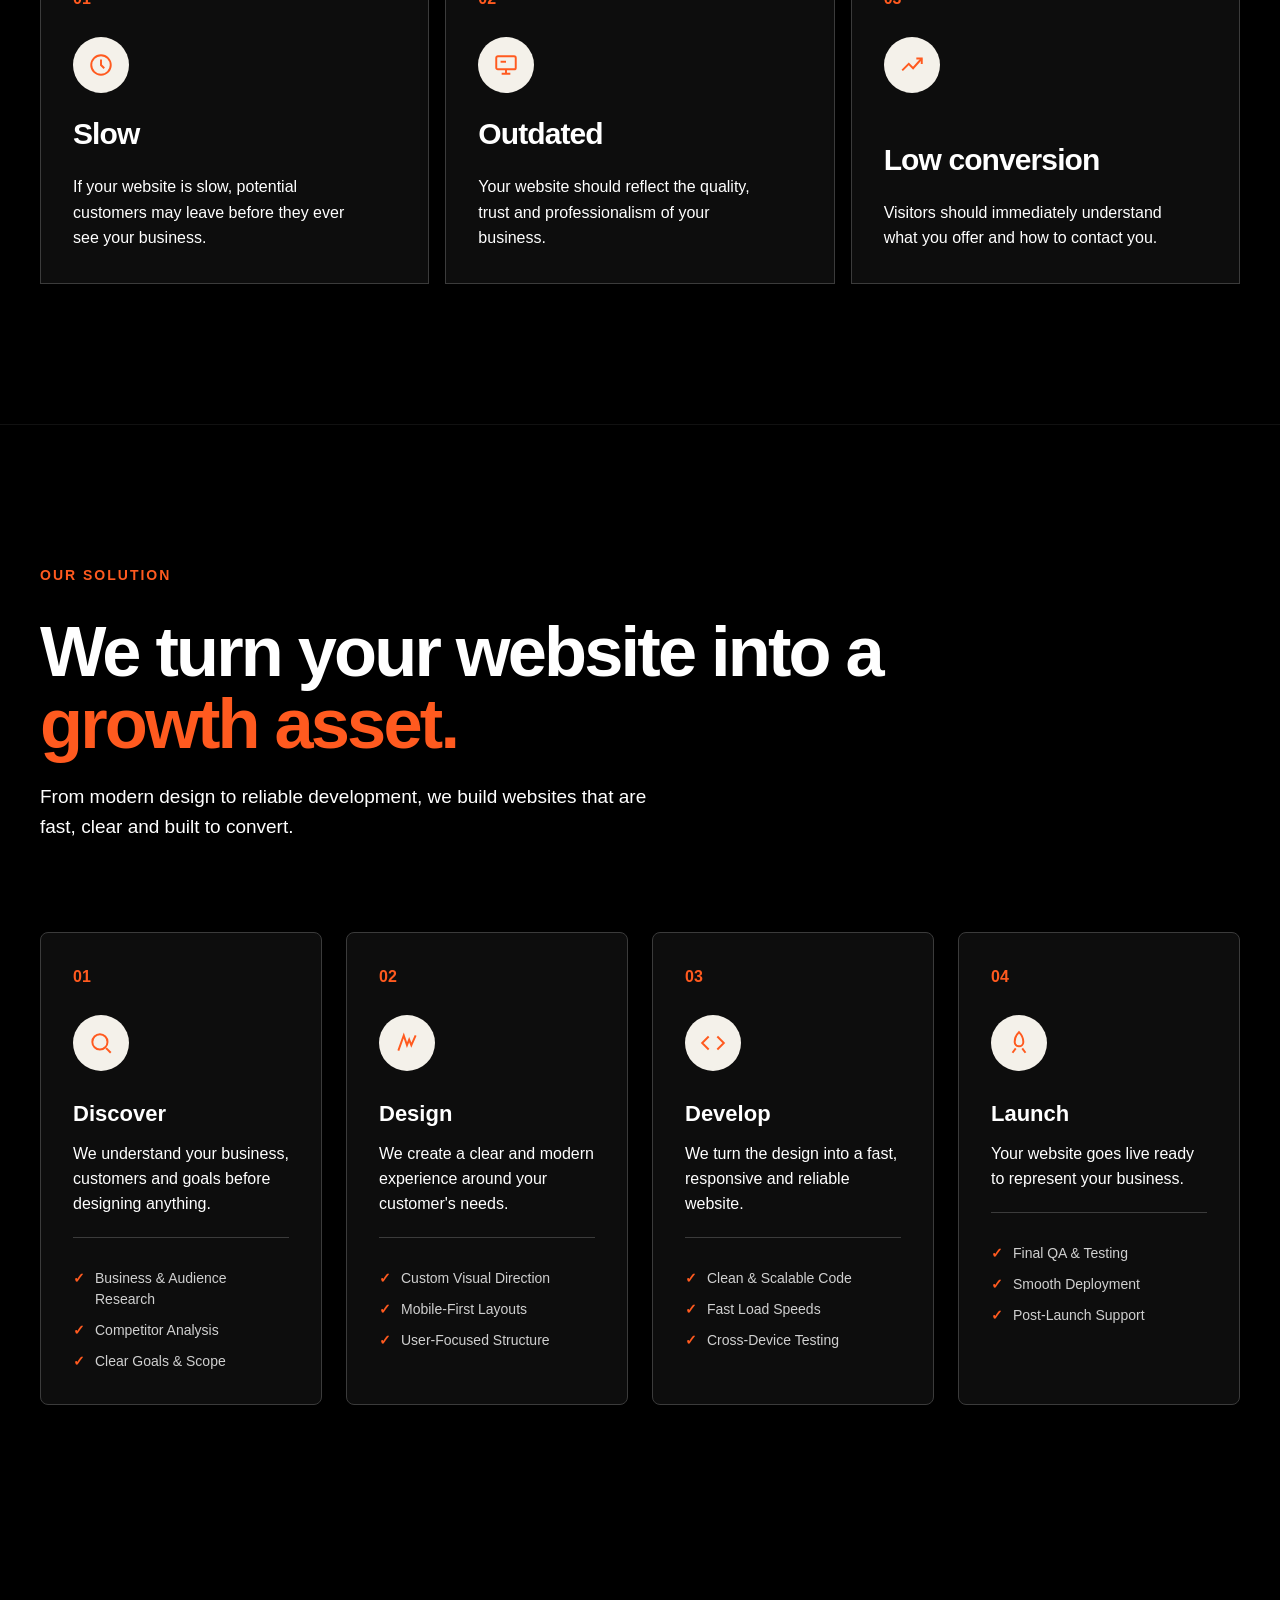
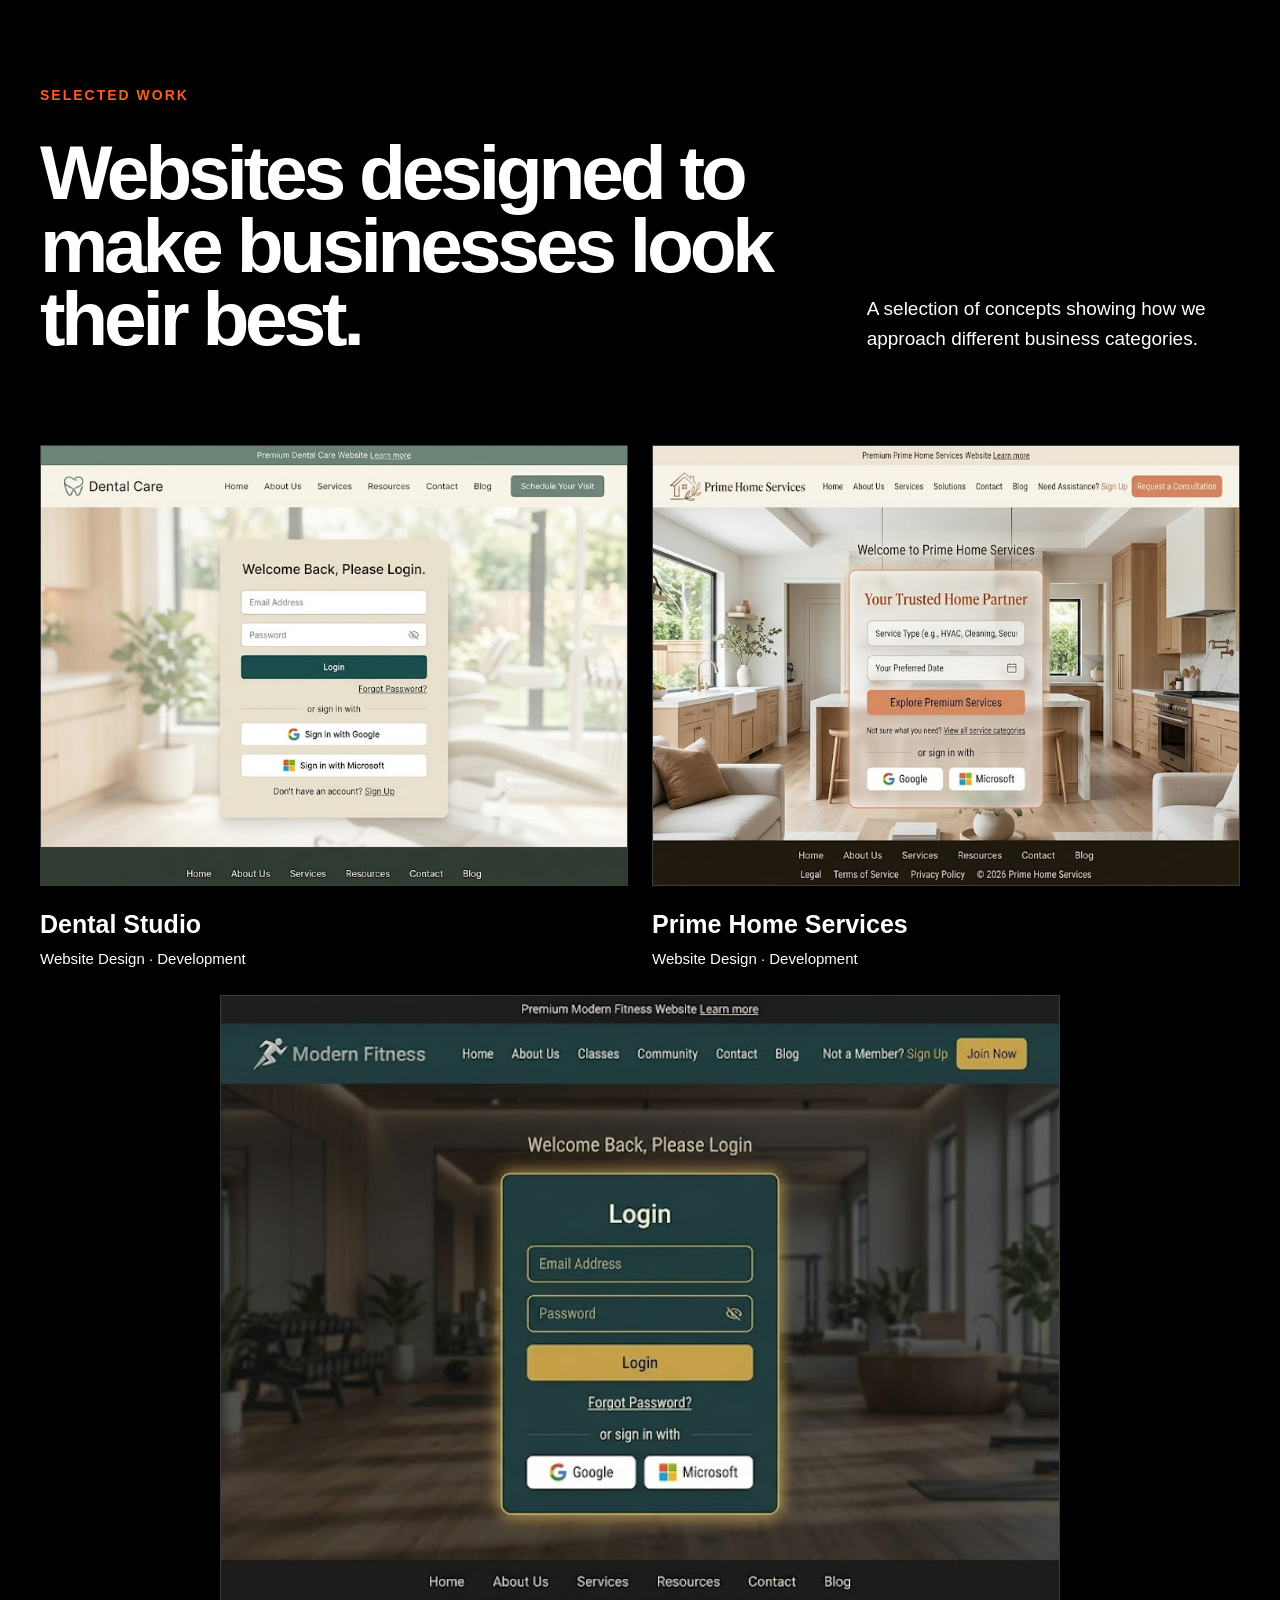
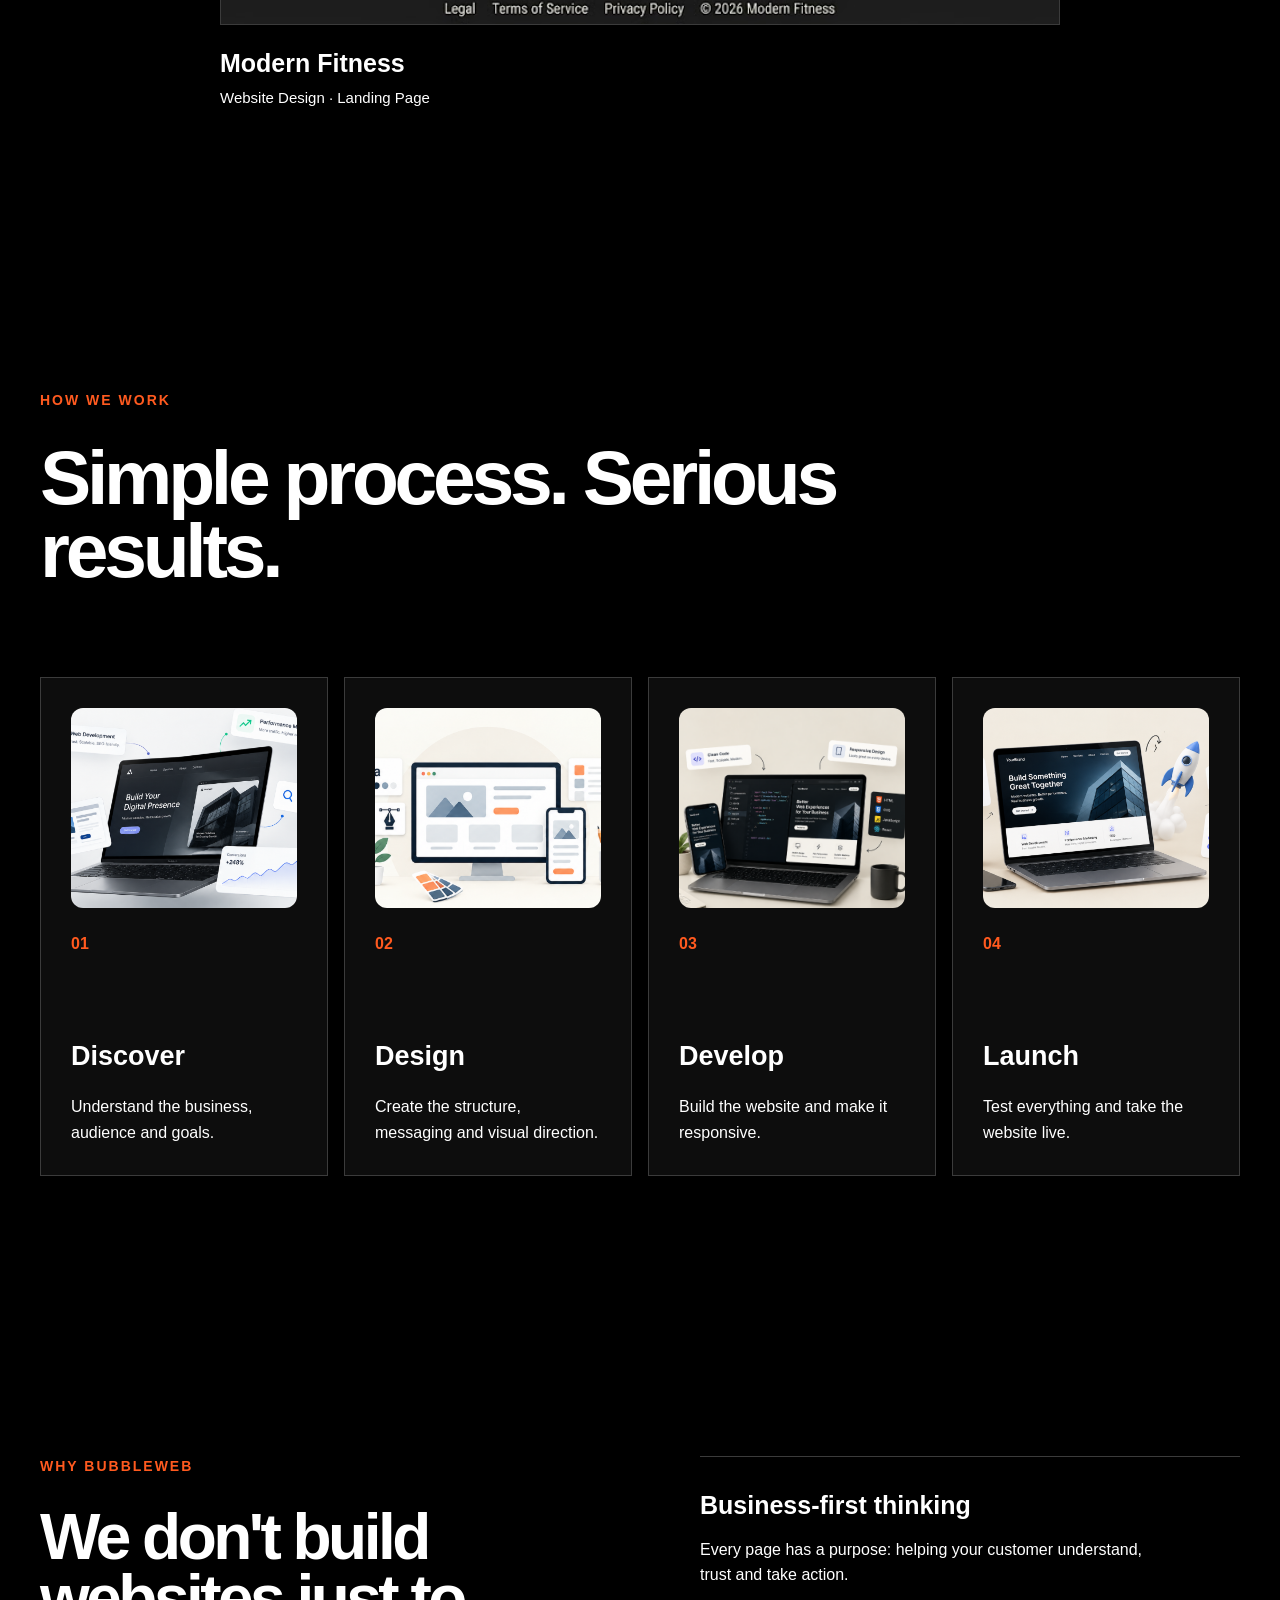
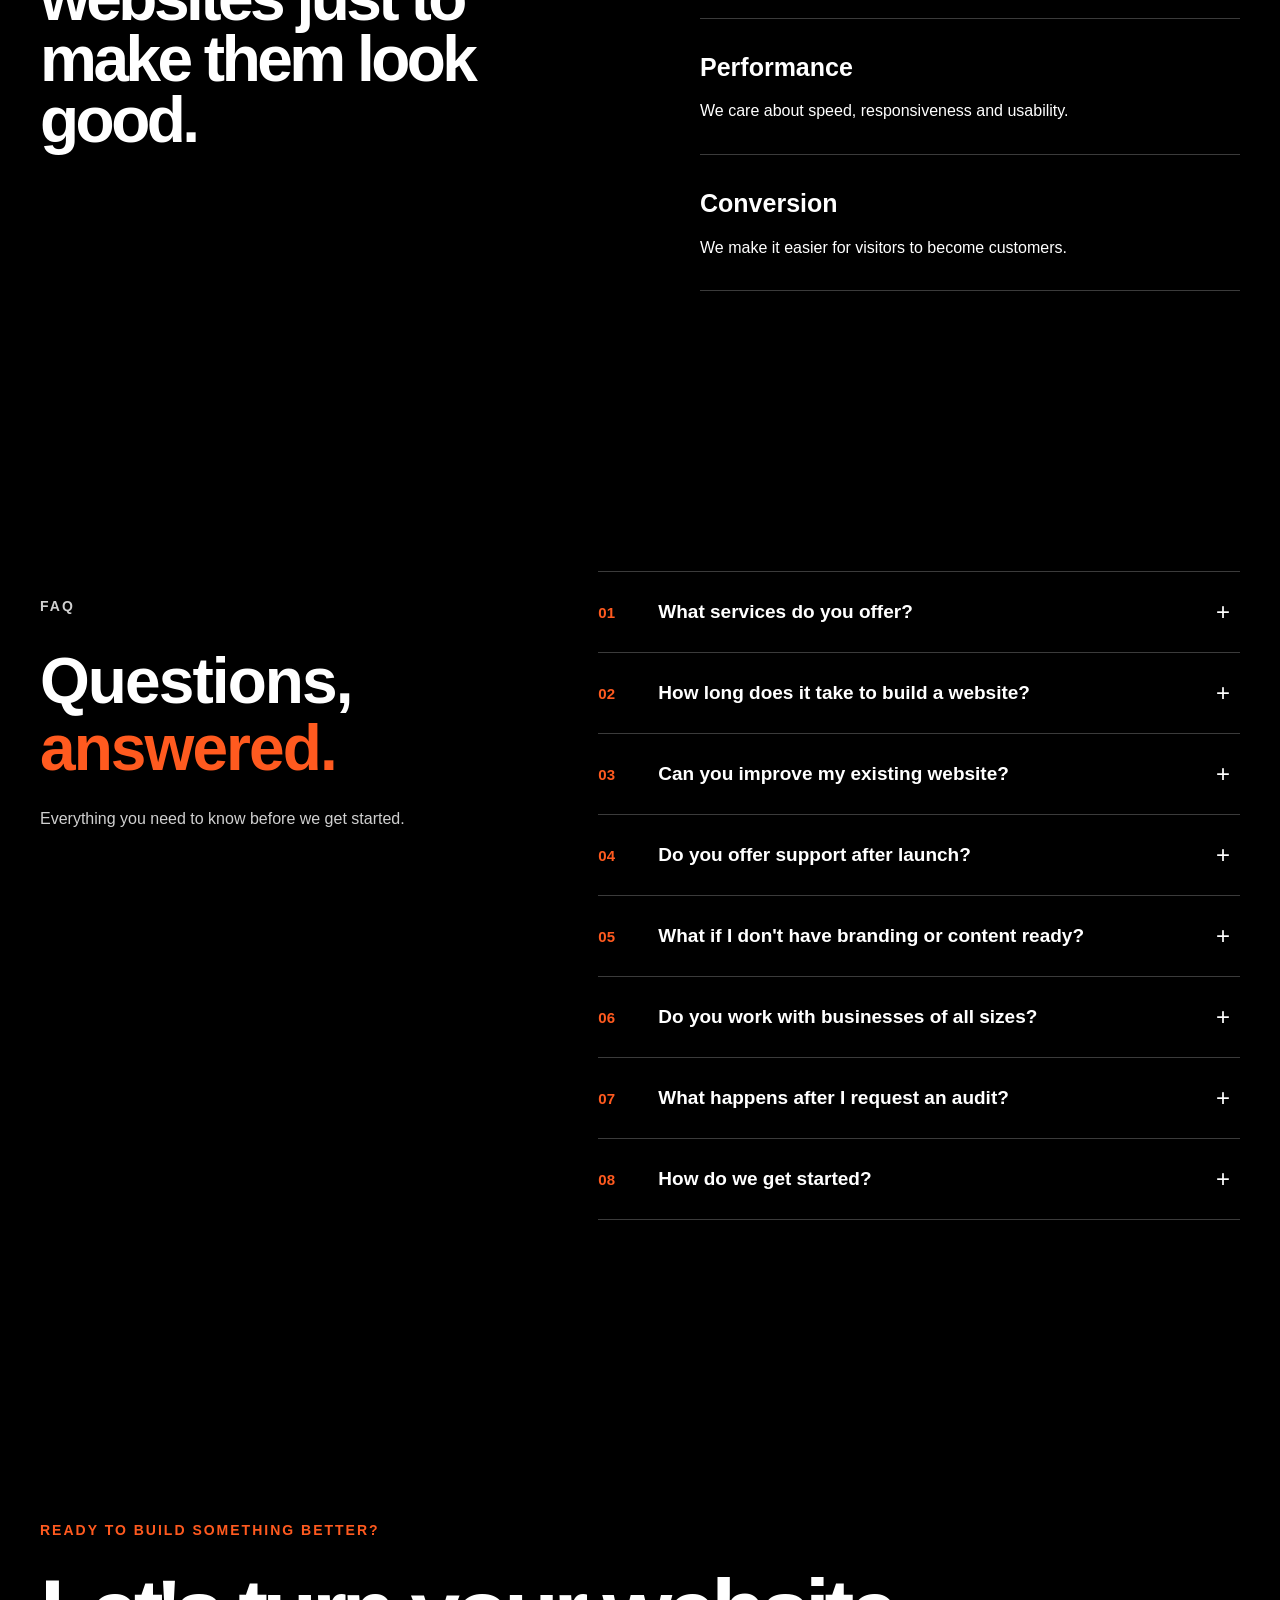
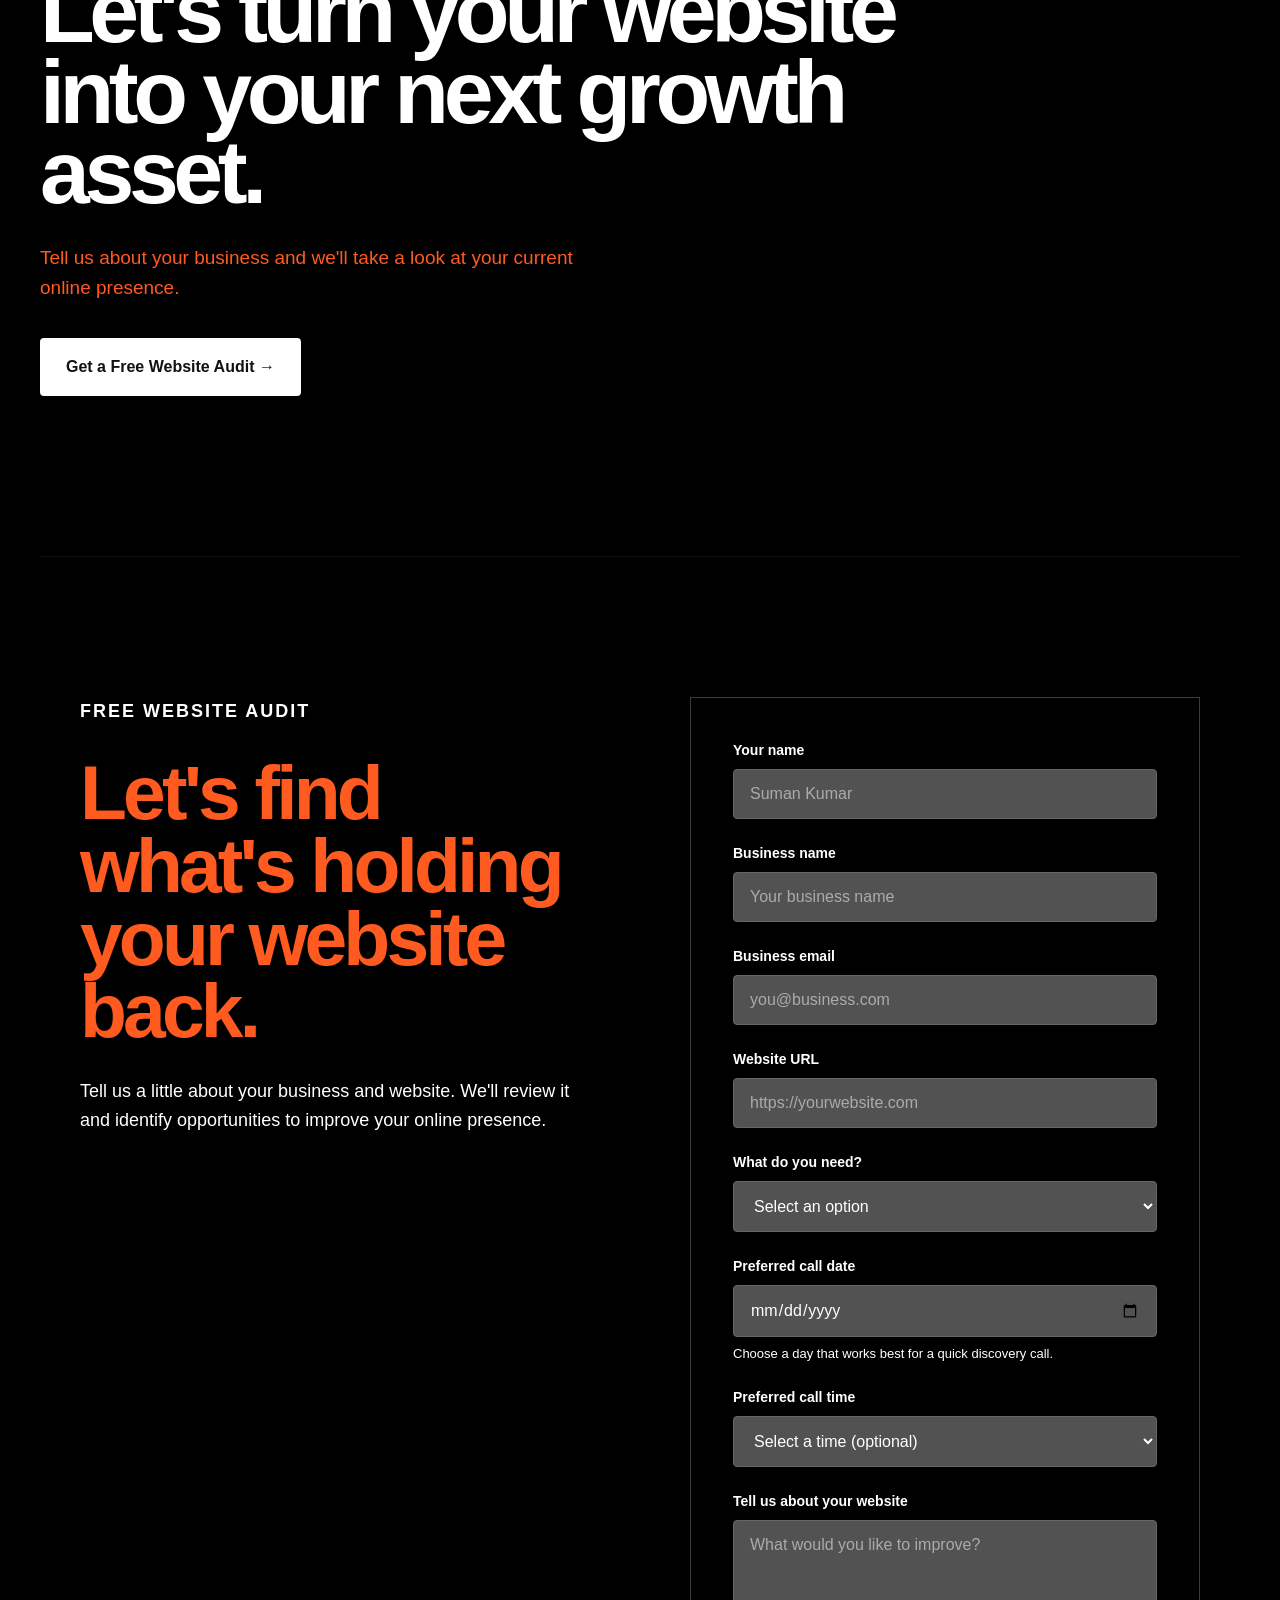
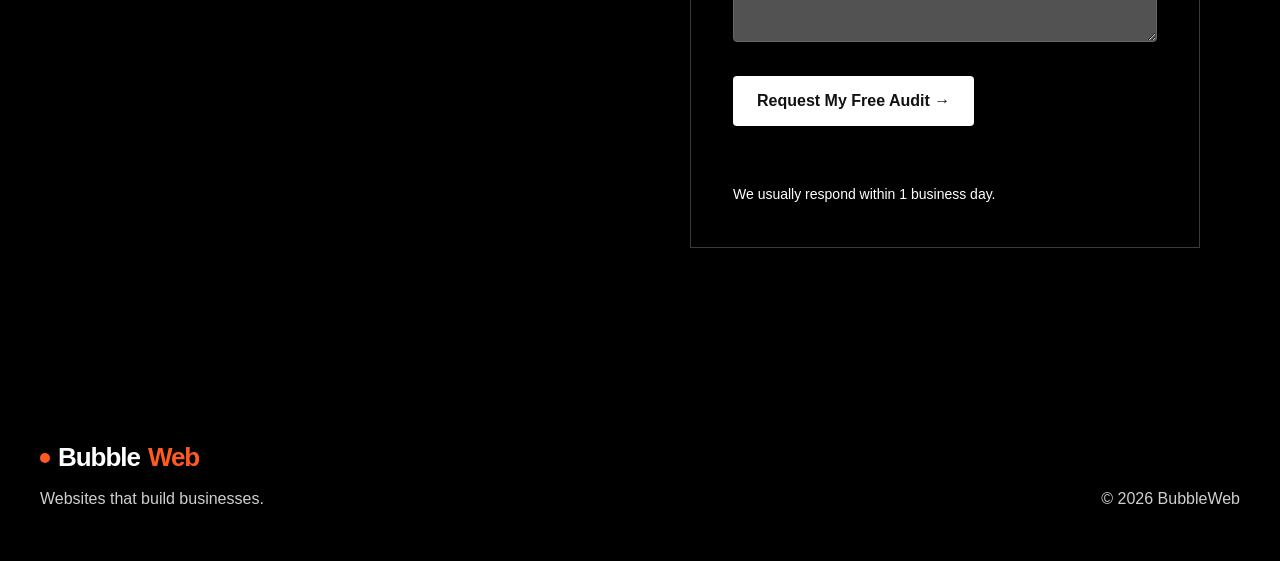
==== commit 55c7123c: "added images and updated forms" ====
--- a/index.html
+++ b/index.html
@@ -1,1002 +1,1242 @@
-<!DOCTYPE html>
+<!doctype html>
 <html lang="en">
-
-<head>
-    <meta charset="UTF-8">
-
-    <meta name="viewport" content="width=device-width, initial-scale=1.0">
+  <head>
+    <meta charset="UTF-8" />
+
+    <meta name="viewport" content="width=device-width, initial-scale=1.0" />
 
     <title>BubbleWeb — Websites That Build Businesses</title>
 
-    <link rel="stylesheet" href="style.css">
-</head>
-
-
-<body>
-
+    <link rel="stylesheet" href="style.css" />
+  </head>
+
+  <body>
     <!-- =========================
          NAVIGATION
     ========================== -->
 
     <header class="navbar">
-
-        <a href="#" class="logo">
-            BubbleWeb
-        </a>
-
-
-        <nav class="nav-links">
-
-            <a href="#work">Work</a>
-
-            <a href="#services">Services</a>
-
-            <a href="#process">Process</a>
-
-            <a href="#contact">Contact</a>
-
-        </nav>
-
-
-        <a href="#contact" class="nav-button">
-            Get an Audit
-        </a>
-
+      <a href="#" class="logo">
+        <span>Bubble</span><span class="logo-accent">Web</span>
+      </a>
+
+      <nav class="nav-links">
+        <a href="#about">About</a>
+
+        <a href="#work">Work</a>
+
+        <a href="#services">Services</a>
+
+        <a href="#process">Process</a>
+
+        <a href="#contact">Contact</a>
+      </nav>
+
+      <a href="#contact" class="nav-button"> Get an Audit </a>
     </header>
 
-
-
     <main>
-
-
-        <!-- =========================
+      <!-- =========================
              HERO
         ========================== -->
 
-        <section class="hero">
-
-            <div class="container">
-
-                <p class="eyebrow">
-                    WEB DESIGN · DEVELOPMENT · GROWTH
-                </p>
-
-
-                <h1>
-                    We build websites
-                    that build businesses.
-                </h1>
-
-
-                <p class="hero-description">
-                    We create modern, high-performance websites
-                    that help businesses attract more customers.
-                </p>
-
-
-                <a href="#contact" class="primary-button">
-                    Get a Free Website Audit →
-                </a>
-
-
-                <div class="hero-line"></div>
-
-            </div>
-
-        </section>
-
-
-
-        <!-- =========================
+      <section class="hero">
+        <div class="container">
+          <p class="eyebrow">WEB DESIGN · DEVELOPMENT · GROWTH</p>
+
+          <h1>
+            <span class="line">We build websites</span>
+            <span class="line">that build businesses.</span>
+          </h1>
+
+          <p class="hero-description">
+            We create modern, high-performance websites that help businesses
+            attract more customers.
+          </p>
+
+          <a href="#contact" class="primary-button">
+            Get a Free Website Audit →
+          </a>
+
+          <div class="hero-line"></div>
+        </div>
+      </section>
+
+      <!-- =========================
              POSITIONING
         ========================== -->
 
+
+
+
         <section class="positioning">
-
-            <div class="container">
-
-                <p class="eyebrow">
-                    BUILT FOR BUSINESS
-                </p>
-
-
-                <h2>
-                    Your website is more than
-                    a digital brochure.
-                </h2>
-
-
-                <p class="section-description">
-                    It is one of the first places potential
-                    customers experience your business.
-                    We design it to create trust, communicate
-                    value and drive action.
-                </p>
-
-
-                <div class="three-column">
-
-                    <div class="simple-block">
-
-                        <span>01</span>
-
-                        <h3>
-                            Strategy
-                        </h3>
-
-                        <p>
-                            Clear messaging and structure
-                            built around your business goals.
-                        </p>
-
+  <div class="container">
+
+    <p class="eyebrow reveal-up">BUILT FOR BUSINESS</p>
+
+    <h2 class="reveal-up">
+      Your website is more than a digital brochure.
+    </h2>
+
+    <p class="section-description reveal-up">
+      It is one of the first places potential customers experience your
+      business. We design it to create trust, communicate value and drive
+      action.
+    </p>
+
+    <div class="three-column">
+
+      <!-- Strategy -->
+      <div class="simple-block reveal-up">
+
+        <div class="block-image">
+          <img
+            src="images/Strategy.png"
+            alt="Strategy"
+          />
+        </div>
+
+        <span>01</span>
+
+        <h3>Strategy</h3>
+
+        <p>
+          Clear messaging and structure built around your business goals.
+        </p>
+
+      </div>
+
+
+      <!-- Design -->
+      <div class="simple-block reveal-up">
+
+        <div class="block-image">
+          <img
+            src="images/Design.png"
+            alt="Design"
+          />
+        </div>
+
+        <span>02</span>
+
+        <h3>Design</h3>
+
+        <p>
+          Modern interfaces designed to create trust and attention.
+        </p>
+
+      </div>
+
+
+      <!-- Performance -->
+      <div class="simple-block reveal-up">
+
+        <div class="block-image">
+          <img
+            src="images/performance.png"
+            alt="Performance"
+          />
+        </div>
+
+        <span>03</span>
+
+        <h3>Performance</h3>
+
+        <p>
+          Fast, responsive experiences built for real users.
+        </p>
+
+      </div>
+
+    </div>
+  </div>
+</section>
+      <!-- <section class="positioning">
+        <div class="container">
+          <p class="eyebrow reveal-up">BUILT FOR BUSINESS</p>
+
+          <h2 class="reveal-up">
+            Your website is more than a digital brochure.
+          </h2>
+
+          <p class="section-description reveal-up">
+            It is one of the first places potential customers experience your
+            business. We design it to create trust, communicate value and drive
+            action.
+          </p>
+
+          <div class="three-column">
+            <div class="simple-block reveal-up">
+              <span>01</span>
+
+              <h3>Strategy</h3>
+
+              <p>
+                Clear messaging and structure built around your business goals.
+              </p>
+            </div>
+
+            <div class="simple-block reveal-up">
+              <span>02</span>
+
+              <h3>Design</h3>
+
+              <p>Modern interfaces designed to create trust and attention.</p>
+            </div>
+
+            <div class="simple-block reveal-up">
+              <span>03</span>
+
+              <h3>Performance</h3>
+
+              <p>Fast, responsive experiences built for real users.</p>
+            </div>
+          </div>
+        </div>
+      </section> -->
+
+      <!-- =========================
+             ABOUT US
+        ========================== -->
+
+      <section class="about-section" id="about">
+        <div class="container about-layout">
+          <div class="about-intro reveal-up">
+            <p class="eyebrow">ABOUT US</p>
+
+            <h2>
+              A team of creators, strategists and
+              <span>developers on a mission.</span>
+            </h2>
+
+            <p>
+              We're a small studio that blends creativity, technology and
+              strategy to build websites that help businesses grow online. We
+              work closely with you — from the first idea to the final result —
+              to create something simple, effective and built for the long term.
+            </p>
+
+            <p>
+              We believe in clear communication, honest work and measurable
+              results. No jargon, no fluff — just real people, real strategies
+              and real growth.
+            </p>
+
+            <a href="#contact" class="outline-button">
+              Let's Work Together →
+            </a>
+          </div>
+
+          <div class="about-image">
+            <img src="images\About-us.png" alt="About Us" />
+          </div>
+
+          <p class="eyebrow">ABOUT US</p>
+
+          <!-- <div class="about-visual reveal-up">
+
+                    <div class="about-visual-accent"></div>
+
+                    <div class="about-photo-main">
+                        <span>OUR STUDIO</span>
                     </div>
 
-
-                    <div class="simple-block">
-
-                        <span>02</span>
-
-                        <h3>
-                            Design
-                        </h3>
-
-                        <p>
-                            Modern interfaces designed
-                            to create trust and attention.
-                        </p>
-
+                    <div class="about-photo-small about-photo-code">
+                        <span>&lt;/&gt;</span>
                     </div>
 
-
-                    <div class="simple-block">
-
-                        <span>03</span>
-
-                        <h3>
-                            Performance
-                        </h3>
-
-                        <p>
-                            Fast, responsive experiences
-                            built for real users.
-                        </p>
-
+                    <div class="about-photo-small about-photo-notes">
+                        <span>NOTES</span>
                     </div>
 
-                </div>
-
-            </div>
-
-        </section>
-
-
-
-        <!-- =========================
+                    <div class="about-note">
+                        Good Design<br>Drives Results
+                    </div> -->
+        </div>
+
+        <!-- </div> -->
+      </section>
+
+      <!-- =========================
+             SERVICES (CARD GRID)
+        ========================== -->
+
+      <section class="services-section" id="services">
+        <div class="container">
+          <div class="services-heading reveal-up">
+            <div>
+              <p class="eyebrow">SERVICES</p>
+
+              <h2>
+                Everything you need to
+                <span>build a stronger online presence.</span>
+              </h2>
+            </div>
+
+            <a href="#contact" class="services-all-link"> ALL SERVICES → </a>
+          </div>
+
+          <div class="services-cards">
+            <div class="service-card reveal-up">
+              <span class="card-number">01</span>
+
+              <div class="service-icon">
+                <svg
+                  viewBox="0 0 24 24"
+                  fill="none"
+                  stroke="currentColor"
+                  stroke-width="1.8"
+                >
+                  <rect x="3" y="4" width="18" height="13" rx="1.5"></rect>
+                  <path d="M8 21h8M12 17v4"></path>
+                </svg>
+              </div>
+
+              <h3>Website Design &amp; Development</h3>
+
+              <p>
+                Custom, high-performing websites that look great and work even
+                better.
+              </p>
+
+              <ul class="service-list-mini">
+                <li>Modern UI/UX Design</li>
+                <li>Responsive &amp; Mobile-First</li>
+                <li>Brand-Aligned Visuals</li>
+                <li>Custom Page Layouts</li>
+              </ul>
+            </div>
+
+            <div class="service-card reveal-up">
+              <span class="card-number">02</span>
+
+              <div class="service-icon">
+                <svg
+                  viewBox="0 0 24 24"
+                  fill="none"
+                  stroke="currentColor"
+                  stroke-width="1.8"
+                >
+                  <path d="M3 17l5-5 4 4 8-9"></path>
+                  <path d="M15 7h5v5"></path>
+                </svg>
+              </div>
+
+              <h3>Website Development</h3>
+
+              <p>
+                Fast, responsive and reliable websites built to perform under
+                real traffic.
+              </p>
+
+              <ul class="service-list-mini">
+                <li>Fast Load Speeds</li>
+                <li>Clean &amp; Scalable Code</li>
+                <li>CMS Integration</li>
+                <li>Cross-Browser Testing</li>
+              </ul>
+            </div>
+
+            <div class="service-card reveal-up">
+              <span class="card-number">03</span>
+
+              <div class="service-icon">
+                <svg
+                  viewBox="0 0 24 24"
+                  fill="none"
+                  stroke="currentColor"
+                  stroke-width="1.8"
+                >
+                  <circle cx="11" cy="11" r="7"></circle>
+                  <path d="M21 21l-4.3-4.3"></path>
+                </svg>
+              </div>
+
+              <h3>Landing Pages</h3>
+
+              <p>
+                Focused pages designed to turn visitors into enquiries and
+                leads.
+              </p>
+
+              <ul class="service-list-mini">
+                <li>Conversion-Focused Copy</li>
+                <li>Lead Capture Forms</li>
+                <li>A/B Test Ready</li>
+                <li>Clear Calls-to-Action</li>
+              </ul>
+            </div>
+
+            <div class="service-card reveal-up">
+              <span class="card-number">04</span>
+
+              <div class="service-icon">
+                <svg
+                  viewBox="0 0 24 24"
+                  fill="none"
+                  stroke="currentColor"
+                  stroke-width="1.8"
+                >
+                  <path
+                    d="M12 2l3 6 6 1-4.5 4.5L17.5 20 12 17l-5.5 3L7.5 13.5 3 9l6-1z"
+                  ></path>
+                </svg>
+              </div>
+
+              <h3>Website Optimization</h3>
+
+              <p>
+                Ongoing improvements to clarity, performance and conversion
+                rate.
+              </p>
+
+              <ul class="service-list-mini">
+                <li>Performance Audits</li>
+                <li>SEO Fundamentals</li>
+                <li>UX Improvements</li>
+                <li>Ongoing Support</li>
+              </ul>
+            </div>
+          </div>
+        </div>
+      </section>
+
+      <!-- =========================
              PROBLEM
         ========================== -->
 
-        <section class="problem-section">
-
-            <div class="container">
-
-
-                <div class="problem-intro">
-
-                    <div>
-
-                        <p class="eyebrow">
-                            THE PROBLEM
-                        </p>
-
-                    </div>
-
-
-                    <div>
-
-                        <h2>
-                            Your website should
-                            work as hard as you do.
-                        </h2>
-
-                        <p class="section-description">
-                            A slow, outdated or confusing website
-                            can make potential customers leave
-                            before they ever contact you.
-                        </p>
-
-                    </div>
-
-                </div>
-
-
-
-                <div class="problem-grid">
-
-
-                    <div class="problem-card">
-
-                        <span class="card-number">
-                            01
-                        </span>
-
-                        <h3>
-                            Slow
-                        </h3>
-
-                        <p>
-                            If your website is slow,
-                            potential customers may leave
-                            before they ever see your business.
-                        </p>
-
-                    </div>
-
-
-
-                    <div class="problem-card">
-
-                        <span class="card-number">
-                            02
-                        </span>
-
-                        <h3>
-                            Outdated
-                        </h3>
-
-                        <p>
-                            Your website should reflect
-                            the quality, trust and
-                            professionalism of your business.
-                        </p>
-
-                    </div>
-
-
-
-                    <div class="problem-card">
-
-                        <span class="card-number">
-                            03
-                        </span>
-
-                        <h3>
-                            Low conversion
-                        </h3>
-
-                        <p>
-                            Visitors should immediately
-                            understand what you offer
-                            and how to contact you.
-                        </p>
-
-                    </div>
-
-
-                </div>
-
-            </div>
-
-        </section>
-
-
-
-        <!-- =========================
-             SOLUTION
+      <section class="problem-section">
+        <div class="container">
+          <div class="problem-intro">
+            <div>
+              <p class="eyebrow reveal-up">THE PROBLEM</p>
+            </div>
+
+            <div>
+              <h2 class="reveal-up">
+                Your website should work as hard as you do.
+              </h2>
+
+              <p class="section-description reveal-up">
+                A slow, outdated or confusing website can make potential
+                customers leave before they ever contact you.
+              </p>
+            </div>
+          </div>
+
+          <div class="problem-grid">
+            <div class="problem-card reveal-up">
+              <span class="card-number"> 01 </span>
+
+              <div class="problem-icon">
+                <svg
+                  viewBox="0 0 24 24"
+                  fill="none"
+                  stroke="currentColor"
+                  stroke-width="1.8"
+                >
+                  <circle cx="12" cy="12" r="9"></circle>
+                  <path d="M12 7v5l3 3"></path>
+                </svg>
+              </div>
+
+              <h3>Slow</h3>
+
+              <p>
+                If your website is slow, potential customers may leave before
+                they ever see your business.
+              </p>
+            </div>
+
+            <div class="problem-card reveal-up">
+              <span class="card-number"> 02 </span>
+
+              <div class="problem-icon">
+                <svg
+                  viewBox="0 0 24 24"
+                  fill="none"
+                  stroke="currentColor"
+                  stroke-width="1.8"
+                >
+                  <rect x="3" y="4" width="18" height="12" rx="1.5"></rect>
+                  <path d="M8 20h8M12 16v4"></path>
+                  <path d="M7 9h5"></path>
+                </svg>
+              </div>
+
+              <h3>Outdated</h3>
+
+              <p>
+                Your website should reflect the quality, trust and
+                professionalism of your business.
+              </p>
+            </div>
+
+            <div class="problem-card reveal-up">
+              <span class="card-number"> 03 </span>
+
+              <div class="problem-icon">
+                <svg
+                  viewBox="0 0 24 24"
+                  fill="none"
+                  stroke="currentColor"
+                  stroke-width="1.8"
+                >
+                  <path d="M3 17l6-6 4 4 8-9"></path>
+                  <path d="M21 11V6h-5"></path>
+                </svg>
+              </div>
+
+              <h3>Low conversion</h3>
+
+              <p>
+                Visitors should immediately understand what you offer and how to
+                contact you.
+              </p>
+            </div>
+          </div>
+        </div>
+      </section>
+
+      <!-- =========================
+             SOLUTION (CARD GRID)
         ========================== -->
 
-        <section class="solution-section">
-
-            <div class="container">
-
-                <p class="eyebrow">
-                    THE SOLUTION
-                </p>
-
-
-                <h2>
-                    We turn your website
-                    into a growth asset.
-                </h2>
-
-
-                <div class="solution-grid">
-
-
-                    <div class="solution-item">
-
-                        <span>01</span>
-
-                        <h3>
-                            Discover
-                        </h3>
-
-                        <p>
-                            We understand your business,
-                            customers and goals before
-                            designing anything.
-                        </p>
-
-                    </div>
-
-
-
-                    <div class="solution-item">
-
-                        <span>02</span>
-
-                        <h3>
-                            Design
-                        </h3>
-
-                        <p>
-                            We create a clear and modern
-                            experience around your
-                            customer's needs.
-                        </p>
-
-                    </div>
-
-
-
-                    <div class="solution-item">
-
-                        <span>03</span>
-
-                        <h3>
-                            Develop
-                        </h3>
-
-                        <p>
-                            We turn the design into a fast,
-                            responsive and reliable website.
-                        </p>
-
-                    </div>
-
-
-
-                    <div class="solution-item">
-
-                        <span>04</span>
-
-                        <h3>
-                            Launch
-                        </h3>
-
-                        <p> 
-                            Your website goes live ready
-                            to represent your business.
-                        </p>
-
-                    </div>
-
-
-                </div>
-
-            </div>
-
-        </section>
-
-
-
-        <!-- =========================
+      <section class="solution-section">
+        <div class="container">
+          <p class="eyebrow reveal-up">OUR SOLUTION</p>
+
+          <h2 class="reveal-up">
+            We turn your website into a <span>growth asset.</span>
+          </h2>
+
+          <p class="section-description reveal-up">
+            From modern design to reliable development, we build websites that
+            are fast, clear and built to convert.
+          </p>
+
+          <div class="solution-cards">
+            <div class="solution-card reveal-up">
+              <span class="card-number">01</span>
+
+              <div class="solution-icon">
+                <svg
+                  viewBox="0 0 24 24"
+                  fill="none"
+                  stroke="currentColor"
+                  stroke-width="1.8"
+                >
+                  <circle cx="11" cy="11" r="7"></circle>
+                  <path d="M21 21l-4.3-4.3"></path>
+                </svg>
+              </div>
+
+              <h3>Discover</h3>
+
+              <p>
+                We understand your business, customers and goals before
+                designing anything.
+              </p>
+
+              <ul class="solution-list">
+                <li>Business &amp; Audience Research</li>
+                <li>Competitor Analysis</li>
+                <li>Clear Goals &amp; Scope</li>
+              </ul>
+            </div>
+
+            <div class="solution-card reveal-up">
+              <span class="card-number">02</span>
+
+              <div class="solution-icon">
+                <svg
+                  viewBox="0 0 24 24"
+                  fill="none"
+                  stroke="currentColor"
+                  stroke-width="1.8"
+                >
+                  <path d="M4 19l5-14 3 9 2-5 2 5 4-9"></path>
+                </svg>
+              </div>
+
+              <h3>Design</h3>
+
+              <p>
+                We create a clear and modern experience around your customer's
+                needs.
+              </p>
+
+              <ul class="solution-list">
+                <li>Custom Visual Direction</li>
+                <li>Mobile-First Layouts</li>
+                <li>User-Focused Structure</li>
+              </ul>
+            </div>
+
+            <div class="solution-card reveal-up">
+              <span class="card-number">03</span>
+
+              <div class="solution-icon">
+                <svg
+                  viewBox="0 0 24 24"
+                  fill="none"
+                  stroke="currentColor"
+                  stroke-width="1.8"
+                >
+                  <path d="M8 6L2 12l6 6M16 6l6 6-6 6"></path>
+                </svg>
+              </div>
+
+              <h3>Develop</h3>
+
+              <p>
+                We turn the design into a fast, responsive and reliable website.
+              </p>
+
+              <ul class="solution-list">
+                <li>Clean &amp; Scalable Code</li>
+                <li>Fast Load Speeds</li>
+                <li>Cross-Device Testing</li>
+              </ul>
+            </div>
+
+            <div class="solution-card reveal-up">
+              <span class="card-number">04</span>
+
+              <div class="solution-icon">
+                <svg
+                  viewBox="0 0 24 24"
+                  fill="none"
+                  stroke="currentColor"
+                  stroke-width="1.8"
+                >
+                  <path d="M12 2c3 3 4 6 4 9a4 4 0 0 1-8 0c0-3 1-6 4-9z"></path>
+                  <path d="M9 17l-3 4M15 17l3 4"></path>
+                </svg>
+              </div>
+
+              <h3>Launch</h3>
+
+              <p>Your website goes live ready to represent your business.</p>
+
+              <ul class="solution-list">
+                <li>Final QA &amp; Testing</li>
+                <li>Smooth Deployment</li>
+                <li>Post-Launch Support</li>
+              </ul>
+            </div>
+          </div>
+        </div>
+      </section>
+
+      <!-- =========================
              WORK / PORTFOLIO
         ========================== -->
 
+
         <section class="work-section" id="work">
-
-            <div class="container"> 
-
-                <p class="eyebrow">
-                    SELECTED WORK
-                </p>
-
-
-                <div class="section-heading">
-
-                    <h2>
-                        Websites designed
-                        to make businesses
-                        look their best.
-                    </h2>
-
-                    <p class="section-description">
-                        A selection of concepts showing
-                        how we approach different
-                        business categories.
-                    </p>
-
-                </div>
-
-
-
-                <div class="work-grid">
-
-
-                    <article class="work-card">
-
-                        <div class="work-visual">
-                            <span>
-                                CONCEPT 01
-                            </span>
-                        </div>
-
-                        <div class="work-info">
-
-                            <h3>
-                                Dental Studio
-                            </h3>
-
-                            <p>
-                                Website Design · Development
-                            </p>
-
-                        </div>
-
-                    </article>
-
-
-
-                    <article class="work-card">
-
-                        <div class="work-visual">
-                            <span>
-                                CONCEPT 02
-                            </span>
-                        </div>
-
-                        <div class="work-info">
-
-                            <h3>
-                                Prime Home Services
-                            </h3>
-
-                            <p>
-                                Website Design · Development
-                            </p>
-
-                        </div>
-
-                    </article>
-
-
-
-                    <article class="work-card">
-
-                        <div class="work-visual">
-                            <span>
-                                CONCEPT 03
-                            </span>
-                        </div>
-
-                        <div class="work-info">
-
-                            <h3>
-                                Modern Fitness
-                            </h3>
-
-                            <p>
-                                Website Design · Landing Page
-                            </p>
-
-                        </div>
-
-                    </article>
-
-
-                </div>
-
-            </div>
-
-        </section>
-
-
-
-        <!-- =========================
-             SERVICES
-        ========================== -->
-
-        <section class="services-section" id="services">
-
-            <div class="container">
-
-                <p class="eyebrow">
-                    SERVICES
-                </p>
-
-
-                <h2>
-                    Everything you need
-                    to build a stronger
-                    online presence.
-                </h2>
-
-
-
-                <div class="service-list">
-
-
-                    <div class="service-row">
-
-                        <span>
-                            01
-                        </span>
-
-                        <h3>
-                            Website Design
-                        </h3>
-
-                        <p>
-                            Strategy-led visual design
-                            built around your customers.
-                        </p>
-
-                    </div>
-
-
-
-                    <div class="service-row">
-
-                        <span>
-                            02
-                        </span>
-
-                        <h3>
-                            Website Development
-                        </h3>
-
-                        <p>
-                            Fast, responsive and
-                            reliable websites.
-                        </p>
-
-                    </div>
-
-
-
-                    <div class="service-row">
-
-                        <span>
-                            03
-                        </span>
-
-                        <h3>
-                            Landing Pages
-                        </h3>
-
-                        <p>
-                            Focused pages designed
-                            to generate enquiries.
-                        </p>
-
-                    </div>
-
-
-
-                    <div class="service-row">
-
-                        <span>
-                            04
-                        </span>
-
-                        <h3>
-                            Website Optimization
-                        </h3>
-
-                        <p>
-                            Improve clarity, performance
-                            and conversion.
-                        </p>
-
-                    </div>
-
-
-                </div>
-
-            </div>
-
-        </section>
-
-
-
-        <!-- =========================
+        <div class="container">
+          <p class="eyebrow reveal-up">SELECTED WORK</p>
+
+          <div class="section-heading reveal-up">
+            <h2>Websites designed to make businesses look their best.</h2>
+
+            <p class="section-description">
+              A selection of concepts showing how we approach different business
+              categories.
+            </p>
+          </div>
+
+          <div class="work-grid">
+            <article class="work-card reveal-up">
+              <div class="work-visual">
+                <img src="images/dentalcare1.png" class="is-active" alt="Dental Studio concept 1" />
+                <img src="images/dentalcare2.png" alt="Dental Studio concept 2" />
+                <img src="images/dentalcare3.png" alt="Dental Studio concept 3" />
+              </div>
+
+              <div class="work-info">
+                <h3>Dental Studio</h3>
+
+                <p>Website Design · Development</p>
+              </div>
+            </article>
+
+            <article class="work-card reveal-up">
+              <div class="work-visual">
+                <img src="images/homeservices1.png" class="is-active" alt="Prime Home Services concept 1" />
+                <img src="images/homeservices2.png" alt="Prime Home Services concept 2" />
+                <img src="images/homeservices3.png" alt="Prime Home Services concept 3" />
+              </div>
+
+              <div class="work-info">
+                <h3>Prime Home Services</h3>
+
+                <p>Website Design · Development</p>
+              </div>
+            </article>
+
+            <article class="work-card reveal-up">
+              <div class="work-visual">
+                <img src="images/modernfitness1.png" class="is-active" alt="Modern Fitness concept 1" />
+                <img src="images/modernfitness2.png" alt="Modern Fitness concept 2" />
+                <img src="images/modernfitness3.png" alt="Modern Fitness concept 3" />
+              </div>
+
+              <div class="work-info">
+                <h3>Modern Fitness</h3>
+
+                <p>Website Design · Landing Page</p>
+              </div>
+            </article>
+          </div>
+        </div>
+      </section>
+
+      <!-- <section class="work-section" id="work">
+        <div class="container">
+          <p class="eyebrow reveal-up">SELECTED WORK</p>
+
+          <div class="section-heading reveal-up">
+            <h2>Websites designed to make businesses look their best.</h2>
+
+            <p class="section-description">
+              A selection of concepts showing how we approach different business
+              categories.
+            </p>
+          </div>
+
+          <div class="work-grid">
+            <article class="work-card reveal-up">
+              <div class="work-visual">
+                <span> CONCEPT 01 </span>
+              </div>
+
+              <div class="work-info">
+                <h3>Dental Studio</h3>
+
+                <p>Website Design · Development</p>
+              </div>
+            </article>
+
+            <article class="work-card reveal-up">
+              <div class="work-visual">
+                <span> CONCEPT 02 </span>
+              </div>
+
+              <div class="work-info">
+                <h3>Prime Home Services</h3>
+
+                <p>Website Design · Development</p>
+              </div>
+            </article>
+
+            <article class="work-card reveal-up">
+              <div class="work-visual">
+                <span> CONCEPT 03 </span>
+              </div>
+
+              <div class="work-info">
+                <h3>Modern Fitness</h3>
+
+                <p>Website Design · Landing Page</p>
+              </div>
+            </article>
+          </div>
+        </div>
+      </section> -->
+
+      <!-- =========================
              PROCESS
         ========================== -->
 
+
         <section class="process-section" id="process">
-
-            <div class="container">
-
-                <p class="eyebrow">
-                    HOW WE WORK
-                </p>
-
-
-                <h2>
-                    Simple process.
-                    Serious results.
-                </h2>
-
-
-
-                <div class="process-grid">
-
-
-                    <div class="process-item">
-
-                        <span>
-                            01
-                        </span>
-
-                        <h3>
-                            Discover
-                        </h3>
-
-                        <p>
-                            Understand the business,
-                            audience and goals.
-                        </p>
-
-                    </div>
-
-
-
-                    <div class="process-item">
-
-                        <span>
-                            02
-                        </span>
-
-                        <h3>
-                            Design
-                        </h3>
-
-                        <p>
-                            Create the structure,
-                            messaging and visual direction.
-                        </p>
-
-                    </div>
-
-
-
-                    <div class="process-item">
-
-                        <span>
-                            03
-                        </span>
-
-                        <h3>
-                            Develop
-                        </h3>
-
-                        <p>
-                            Build the website and
-                            make it responsive.
-                        </p>
-
-                    </div>
-
-
-
-                    <div class="process-item">
-
-                        <span>
-                            04
-                        </span>
-
-                        <h3>
-                            Launch
-                        </h3>
-
-                        <p>
-                            Test everything and
-                            take the website live.
-                        </p>
-
-                    </div>
-
-
-                </div>
-
-            </div>
-
-        </section>
-
-
-
-        <!-- =========================
+  <div class="container">
+
+    <p class="eyebrow reveal-up">HOW WE WORK</p>
+
+    <h2 class="reveal-up">
+      Simple process. Serious results.
+    </h2>
+
+    <div class="process-grid">
+
+      <!-- Discover -->
+      <div class="process-item reveal-up">
+
+        <div class="process-image">
+          <img
+            src="images/discover.png"
+            alt="Discover process"
+          />
+        </div>
+
+        <span>01</span>
+
+        <h3>Discover</h3>
+
+        <p>
+          Understand the business, audience and goals.
+        </p>
+
+      </div>
+
+
+      <!-- Design -->
+      <div class="process-item reveal-up">
+
+        <div class="process-image">
+          <img
+            src="images/Design.png"
+            alt="Design process"
+          />
+        </div>
+
+        <span>02</span>
+
+        <h3>Design</h3>
+
+        <p>
+          Create the structure, messaging and visual direction.
+        </p>
+
+      </div>
+
+
+      <!-- Develop -->
+      <div class="process-item reveal-up">
+
+        <div class="process-image">
+          <img
+            src="images/develop.png"
+            alt="Website development"
+          />
+        </div>
+
+        <span>03</span>
+
+        <h3>Develop</h3>
+
+        <p>
+          Build the website and make it responsive.
+        </p>
+
+      </div>
+
+
+      <!-- Launch -->
+      <div class="process-item reveal-up">
+
+        <div class="process-image">
+          <img
+            src="images/launch.png"
+            alt="Website launch"
+          />
+        </div>
+
+        <span>04</span>
+
+        <h3>Launch</h3>
+
+        <p>
+          Test everything and take the website live.
+        </p>
+
+      </div>
+
+    </div>
+  </div>
+</section>
+
+      <!-- <section class="process-section" id="process">
+        <div class="container">
+          <p class="eyebrow reveal-up">HOW WE WORK</p>
+
+          <h2 class="reveal-up">Simple process. Serious results.</h2>
+
+          <div class="process-grid">
+            <div class="process-item reveal-up">
+              <span> 01 </span>
+
+              <h3>Discover</h3>
+
+              <p>Understand the business, audience and goals.</p>
+            </div>
+
+            <div class="process-item reveal-up">
+              <span> 02 </span>
+
+              <h3>Design</h3>
+
+              <p>Create the structure, messaging and visual direction.</p>
+            </div>
+
+            <div class="process-item reveal-up">
+              <span> 03 </span>
+
+              <h3>Develop</h3>
+
+              <p>Build the website and make it responsive.</p>
+            </div>
+
+            <div class="process-item reveal-up">
+              <span> 04 </span>
+
+              <h3>Launch</h3>
+
+              <p>Test everything and take the website live.</p>
+            </div>
+          </div>
+        </div>
+      </section> -->
+
+      <!-- =========================
              WHY BUBBLEWEB
         ========================== -->
 
-        <section class="why-section">
-
-            <div class="container">
-
-                <div class="why-layout">
-
-
-                    <div>
-
-                        <p class="eyebrow">
-                            WHY BUBBLEWEB
-                        </p>
-
-                        <h2>
-                            We don't build websites
-                            just to make them look good.
-                        </h2>
-
-                    </div>
-
-
-
-                    <div class="why-list">
-
-
-                        <div class="why-item">
-
-                            <h3>
-                                Business-first thinking
-                            </h3>
-
-                            <p>
-                                Every page has a purpose:
-                                helping your customer understand,
-                                trust and take action.
-                            </p>
-
-                        </div>
-
-
-
-                        <div class="why-item">
-
-                            <h3>
-                                Performance
-                            </h3>
-
-                            <p>
-                                We care about speed,
-                                responsiveness and usability.
-                            </p>
-
-                        </div>
-
-
-
-                        <div class="why-item">
-
-                            <h3>
-                                Conversion
-                            </h3>
-
-                            <p>
-                                We make it easier for
-                                visitors to become customers.
-                            </p>
-
-                        </div>
-
-
-                    </div>
-
-
+      <section class="why-section">
+        <div class="container">
+          <div class="why-layout">
+            <div class="reveal-up">
+              <p class="eyebrow">WHY BUBBLEWEB</p>
+
+              <h2>We don't build websites just to make them look good.</h2>
+            </div>
+
+            <div class="why-list reveal-up">
+              <div class="why-item">
+                <h3>Business-first thinking</h3>
+
+                <p>
+                  Every page has a purpose: helping your customer understand,
+                  trust and take action.
+                </p>
+              </div>
+
+              <div class="why-item">
+                <h3>Performance</h3>
+
+                <p>We care about speed, responsiveness and usability.</p>
+              </div>
+
+              <div class="why-item">
+                <h3>Conversion</h3>
+
+                <p>We make it easier for visitors to become customers.</p>
+              </div>
+            </div>
+          </div>
+        </div>
+      </section>
+
+      <!-- =========================
+             FAQ
+        ========================== -->
+
+      <section class="faq-section" id="faq">
+        <div class="container">
+          <div class="faq-layout">
+            <div class="faq-intro reveal-up">
+              <p class="eyebrow">FAQ</p>
+
+              <h2>
+                Questions,
+                <span>answered.</span>
+              </h2>
+
+              <p>Everything you need to know before we get started.</p>
+
+              <!-- <div class="faq-arc"></div> -->
+            </div>
+
+            <div class="faq-list reveal-up">
+              <div class="faq-item">
+                <button class="faq-question" type="button">
+                  <span class="faq-number">01</span>
+                  <span>What services do you offer?</span>
+                  <span class="faq-toggle">+</span>
+                </button>
+                <div class="faq-answer">
+                  <p>
+                    We offer website design &amp; development, landing pages,
+                    and ongoing website optimization to help your business grow
+                    online.
+                  </p>
                 </div>
-
-            </div>
-
-        </section>
-
-
-
-        <!-- =========================
+              </div>
+
+              <div class="faq-item">
+                <button class="faq-question" type="button">
+                  <span class="faq-number">02</span>
+                  <span>How long does it take to build a website?</span>
+                  <span class="faq-toggle">+</span>
+                </button>
+                <div class="faq-answer">
+                  <p>
+                    Most projects take between 3 and 6 weeks from discovery to
+                    launch, depending on scope and how ready your content is.
+                  </p>
+                </div>
+              </div>
+
+              <div class="faq-item">
+                <button class="faq-question" type="button">
+                  <span class="faq-number">03</span>
+                  <span>Can you improve my existing website?</span>
+                  <span class="faq-toggle">+</span>
+                </button>
+                <div class="faq-answer">
+                  <p>
+                    Absolutely. We can audit your existing website and improve
+                    its design, performance, usability and conversion rate
+                    without necessarily rebuilding everything from scratch.
+                  </p>
+                </div>
+              </div>
+
+              <div class="faq-item">
+                <button class="faq-question" type="button">
+                  <span class="faq-number">04</span>
+                  <span>Do you offer support after launch?</span>
+                  <span class="faq-toggle">+</span>
+                </button>
+                <div class="faq-answer">
+                  <p>
+                    Yes, we offer ongoing maintenance and updates so your
+                    website keeps performing well long after it goes live.
+                  </p>
+                </div>
+              </div>
+
+              <div class="faq-item">
+                <button class="faq-question" type="button">
+                  <span class="faq-number">05</span>
+                  <span>What if I don't have branding or content ready?</span>
+                  <span class="faq-toggle">+</span>
+                </button>
+                <div class="faq-answer">
+                  <p>
+                    That's okay. We can help guide your messaging and structure
+                    so your website still launches with clarity, even if your
+                    assets aren't fully finalized.
+                  </p>
+                </div>
+              </div>
+
+              <div class="faq-item">
+                <button class="faq-question" type="button">
+                  <span class="faq-number">06</span>
+                  <span>Do you work with businesses of all sizes?</span>
+                  <span class="faq-toggle">+</span>
+                </button>
+                <div class="faq-answer">
+                  <p>
+                    We work primarily with small businesses and growing
+                    companies who want a website that actually supports their
+                    growth.
+                  </p>
+                </div>
+              </div>
+
+              <div class="faq-item">
+                <button class="faq-question" type="button">
+                  <span class="faq-number">07</span>
+                  <span>What happens after I request an audit?</span>
+                  <span class="faq-toggle">+</span>
+                </button>
+                <div class="faq-answer">
+                  <p>
+                    We'll review your current website and get back to you within
+                    1 business day with clear feedback and next steps.
+                  </p>
+                </div>
+              </div>
+
+              <div class="faq-item">
+                <button class="faq-question" type="button">
+                  <span class="faq-number">08</span>
+                  <span>How do we get started?</span>
+                  <span class="faq-toggle">+</span>
+                </button>
+                <div class="faq-answer">
+                  <p>
+                    Request your free website audit above, and we'll take it
+                    from there.
+                  </p>
+                </div>
+              </div>
+            </div>
+          </div>
+        </div>
+      </section>
+
+      <!-- =========================
              FINAL CTA
         ========================== -->
 
-        <section class="cta-section" id="contact">
-
-            <div class="container">
-
-                <p class="eyebrow">
-                    READY TO BUILD SOMETHING BETTER?
-                </p>
-
-
-                <h2>
-                    Let's turn your website
-                    into your next growth asset.
-                </h2>
-
-
-                <p>
-                    Tell us about your business
-                    and we'll take a look at your
-                    current online presence.
-                </p>
-
-
-                <a href="mailto:business@bubbleweb.online"
-                   class="primary-button">
-                    Get a Free Website Audit →
-                </a>
-
-            </div>
-
-        </section>
-
-        <section class="audit-section" id="contact">
-
-    <div class="audit-intro">
-
-        <p class="eyebrow">FREE WEBSITE AUDIT</p>
-
-        <h2>
-            Let's find what's
-            holding your website back.
-        </h2>
-
-        <p>
-            Tell us a little about your business and website.
-            We'll review it and identify opportunities to improve
-            your online presence.
-        </p>
-
-    </div>
-
-
-    <form class="audit-form" action="https://formspree.io/f/mzebzjon" method="POST">
-
-        <div class="form-group">
+      <section class="cta-section" id="contact">
+        <div class="container">
+          <p class="eyebrow">READY TO BUILD SOMETHING BETTER?</p>
+
+          <h2>Let's turn your website into your next growth asset.</h2>
+
+          <p>
+            Tell us about your business and we'll take a look at your current
+            online presence.
+          </p>
+
+          <a href="#audit" class="primary-button">
+            Get a Free Website Audit →
+          </a>
+        </div>
+      </section>
+
+      <section class="audit-section" id="audit">
+        <div class="audit-intro">
+          <p class="eyebrow">FREE WEBSITE AUDIT</p>
+
+          <h2 style="color:#ff5a1f;">Let's find what's holding your website back.</h2>
+
+          <p>
+            Tell us a little about your business and website. We'll review it
+            and identify opportunities to improve your online presence.
+          </p>
+        </div>
+
+        <form
+          class="audit-form"
+          action="https://formspree.io/f/mzebzjon"
+          method="POST"
+        >
+          <input
+            type="hidden"
+            name="_next"
+            value="https://bubbleweb.online/success.html"
+          />
+
+          <div class="form-group">
             <label for="name">Your name</label>
             <input
-                type="text"
-                id="name"
-                name="name"
-                placeholder="Suman Kumar"
-                required
-            >
-        </div>
-
-
-        <div class="form-group">
+              type="text"
+              id="name"
+              name="name"
+              placeholder="Suman Kumar"
+              required
+            />
+          </div>
+
+          <div class="form-group">
             <label for="business">Business name</label>
             <input
-                type="text"
-                id="business"
-                name="business"
-                placeholder="Your business name"
-                required
-            >
-        </div>
-
-
-        <div class="form-group">
+              type="text"
+              id="business"
+              name="business"
+              placeholder="Your business name"
+              required
+            />
+          </div>
+
+          <div class="form-group">
             <label for="email">Business email</label>
             <input
-                type="email"
-                id="email"
-                name="email"
-                placeholder="you@business.com"
-                required
-            >
-        </div>
-
-
-        <div class="form-group">
+              type="email"
+              id="email"
+              name="email"
+              placeholder="you@business.com"
+              required
+            />
+          </div>
+
+          <div class="form-group">
             <label for="website">Website URL</label>
             <input
-                type="url"
-                id="website"
-                name="website"
-                placeholder="https://yourwebsite.com"
-            >
-        </div>
-
-
-        <div class="form-group">
+              type="url"
+              id="website"
+              name="website"
+              placeholder="https://yourwebsite.com"
+              required
+            />
+          </div>
+
+          <div class="form-group">
             <label for="service">What do you need?</label>
 
-            <select id="service" name="service">
-
-                <option value="">
-                    Select an option
-                </option>
-
-                <option value="new-website">
-                    New website
-                </option>
-
-                <option value="redesign">
-                    Website redesign
-                </option>
-
-                <option value="improvements">
-                    Improve existing website
-                </option>
-
-                <option value="other">
-                    Something else
-                </option>
-
+            <select id="service" name="service" required>
+              <option value="">Select an option</option>
+
+              <option value="new-website">New website</option>
+
+              <option value="redesign">Website redesign</option>
+
+              <option value="improvements">Improve existing website</option>
+
+              <option value="other">Something else</option>
             </select>
-
-        </div>
-
-
-        <div class="form-group">
+          </div>
+
+          <div class="form-group form-group-schedule">
+            <label for="preferred-date">Preferred call date</label>
+            <input
+              type="date"
+              id="preferred-date"
+              name="preferred_date"
+              required
+            />
+            <small>Choose a day that works best for a quick discovery call.</small>
+          </div>
+
+          <div class="form-group">
+            <label for="preferred-time">Preferred call time</label>
+            <select id="preferred-time" name="preferred_time">
+              <option value="">Select a time (optional)</option>
+              <option value="morning">Morning (9:00 AM–12:00 PM)</option>
+              <option value="afternoon">Afternoon (12:00 PM–4:00 PM)</option>
+              <option value="evening">Evening (4:00 PM–6:00 PM)</option>
+            </select>
+          </div>
+
+          <div class="form-group">
             <label for="message">Tell us about your website</label>
 
             <textarea
-                id="message"
-                name="message"
-                rows="5"
-                placeholder="What would you like to improve?"
+              id="message"
+              name="message"
+              rows="5"
+              placeholder="What would you like to improve?"
             ></textarea>
-
-        </div>
-
-
-        <button type="submit" class="audit-submit">
+          </div>
+
+          <button type="submit" class="audit-submit">
             Request My Free Audit →
-            
-        </button>
-            <p class="form-success"></p>
-
-        <p class="form-note">
-            We usually respond within 1 business day.
-        </p>
-
-    </form>
-
-</section>
-
-
-    </main>
-
-
+          </button>
+          <p class="form-success"></p>
+
+          <p class="form-note">We usually respond within 1 business day.</p>
+        </form>
+      </section>
+    </main> 
 
     <!-- =========================
          FOOTER
     ========================== -->
 
     <footer class="footer">
-
-        <div class="container footer-content">
-
-            <div>
-
-                <a href="#" class="logo">
-                    BubbleWeb
-                </a>
-
-                <p>
-                    Websites that build businesses.
-                </p>
-
-            </div>
-
-
-            <div>
-
-                <p>
-                    © 2026 BubbleWeb
-                </p>
-
-            </div>
-
-        </div>
-
+      <div class="container footer-content">
+        <div>
+          <a href="#" class="logo">
+            <span>Bubble</span><span class="logo-accent">Web</span>
+          </a>
+
+          <p>Websites that build businesses.</p>
+        </div>
+
+        <div>
+          <p>© 2026 BubbleWeb</p>
+        </div>
+      </div>
     </footer>
 
-        </form>
-
     <script src="script.js"></script>
-
-</body>
+  </body>
 </html>
-
-
-</body>
-
-</html>
--- a/style.css
+++ b/style.css
@@ -24,12 +24,6 @@
    RESET
 ================================= */
 
-/*
-   Browsers give elements some default
-   spacing. We remove that so we can
-   control the design ourselves.
-*/
-
 * {
     box-sizing: border-box;
 
@@ -60,14 +54,6 @@
 /* =================================
    GLOBAL CONTAINER
 ================================= */
-
-/*
-   Every major section uses this.
-
-   This is what keeps the left and
-   right edges consistent throughout
-   the website.
-*/
 
 .container {
 
@@ -83,6 +69,93 @@
 
 
 /* =================================
+   SCROLL REVEAL UTILITY
+================================= */
+
+/* =========================
+   PROCESS IMAGES
+========================= */
+
+.process-image {
+  width: 100%;
+  height: 200px;
+  overflow: hidden;
+  border-radius: 12px;
+  margin-bottom: 24px;
+}
+
+.process-image img {
+  width: 100%;
+  height: 100%;
+  object-fit: cover;
+  display: block;
+  transition: transform 0.5s ease;
+}
+
+/* Image hover effect */
+.process-item:hover .process-image img {
+  transform: scale(1.05);
+}
+
+.reveal-up {
+
+    opacity: 0;
+
+    transform: translateY(32px);
+
+    transition: opacity 0.7s cubic-bezier(0.16, 1, 0.3, 1),
+                transform 0.7s cubic-bezier(0.16, 1, 0.3, 1);
+
+}
+
+
+.reveal-up.in-view {
+
+    opacity: 1;
+
+    transform: translateY(0);
+
+}
+
+
+/* stagger delays for grid children */
+
+.problem-grid .problem-card:nth-child(1),
+.services-cards .service-card:nth-child(1),
+.solution-cards .solution-card:nth-child(1),
+.process-grid .process-item:nth-child(1),
+.three-column .simple-block:nth-child(1),
+.work-grid .work-card:nth-child(1) {
+    transition-delay: 0s;
+}
+
+.problem-grid .problem-card:nth-child(2),
+.services-cards .service-card:nth-child(2),
+.solution-cards .solution-card:nth-child(2),
+.process-grid .process-item:nth-child(2),
+.three-column .simple-block:nth-child(2),
+.work-grid .work-card:nth-child(2) {
+    transition-delay: 0.12s;
+}
+
+.problem-grid .problem-card:nth-child(3),
+.services-cards .service-card:nth-child(3),
+.solution-cards .solution-card:nth-child(3),
+.process-grid .process-item:nth-child(3),
+.three-column .simple-block:nth-child(3),
+.work-grid .work-card:nth-child(3) {
+    transition-delay: 0.24s;
+}
+
+.services-cards .service-card:nth-child(4),
+.solution-cards .solution-card:nth-child(4),
+.process-grid .process-item:nth-child(4) {
+    transition-delay: 0.36s;
+}
+
+
+
+/* =================================
    NAVBAR
 ================================= */
 
@@ -98,13 +171,37 @@
 
     padding: 0 40px;
 
-    border-bottom: 1px solid var(--border);
+    background: var(--light);
+
+    box-shadow: 0 1px 0 rgba(17, 17, 17, 0.1);
+
+    opacity: 0;
+
+    transform: translateY(-18px);
+
+    animation: navFadeDown 0.7s cubic-bezier(0.16, 1, 0.3, 1) forwards;
+
+}
+
+
+@keyframes navFadeDown {
+
+    to {
+        opacity: 1;
+        transform: translateY(0);
+    }
 
 }
 
 
 .logo {
 
+    display: inline-flex;
+
+    align-items: center;
+
+    gap: 8px;
+
     color: var(--dark);
 
     text-decoration: none;
@@ -118,38 +215,76 @@
 }
 
 
+.logo::before {
+
+    content: "";
+
+    width: 10px;
+
+    height: 10px;
+
+    border-radius: 50%;
+
+    background: var(--accent);
+
+    flex-shrink: 0;
+
+}
+
+
+.logo-accent {
+
+    color: var(--accent);
+
+}
+
+
 .nav-links {
 
     display: flex;
 
     align-items: center;
 
-    gap: 36px;
+    gap: 8px;
 
 }
 
 
 .nav-links a {
 
+    position: relative;
+
     color: var(--dark);
 
     text-decoration: none;
 
     font-size: 16px;
 
+    padding: 10px 16px;
+
+    border-radius: 999px;
+
+    transition: background 0.25s ease, color 0.25s ease;
+
 }
 
 
 .nav-links a:hover {
 
-    text-decoration: underline;
+    background: rgba(255, 90, 31, 0.1);
+
+    color: var(--accent);
 
 }
 
 
 .nav-button {
 
-    display: inline-block;
+    display: inline-flex;
+
+    align-items: center;
+
+    gap: 6px;
 
     padding: 14px 22px;
 
@@ -159,9 +294,40 @@
 
     text-decoration: none;
 
-    border-radius: 4px;
+    border-radius: 999px;
 
     font-weight: 700;
+
+    box-shadow: 0 8px 18px rgba(17, 17, 17, 0.18);
+
+    transition: background 0.25s ease, transform 0.25s ease, box-shadow 0.25s ease;
+
+}
+
+
+.nav-button::after {
+
+    content: "→";
+
+    transition: transform 0.25s ease;
+
+}
+
+
+.nav-button:hover {
+
+    background: var(--accent);
+
+    transform: translateY(-2px);
+
+    box-shadow: 0 12px 22px rgba(255, 90, 31, 0.32);
+
+}
+
+
+.nav-button:hover::after {
+
+    transform: translateX(3px);
 
 }
 
@@ -193,6 +359,18 @@
 
     padding: 120px 0 80px;
 
+    position: relative;
+    overflow: hidden;
+    transition: background-color 0.7s ease, color 0.7s ease;
+
+}
+
+.hero:hover {
+    background: var(--accent);
+}
+
+.hero:hover .hero-line {
+    background: var(--dark);
 }
 
 
@@ -217,6 +395,55 @@
 }
 
 
+.hero h1 .line {
+
+    display: block;
+
+}
+
+.hero h1 .word {
+    display: inline-block;
+    opacity: 0;
+    transform: translateY(0.8em) rotate(3deg);
+    animation: heroWordIn 1.1s cubic-bezier(0.16, 1, 0.3, 1) forwards;
+    animation-delay: calc(0.45s + (var(--word-index) * 0.13s));
+}
+
+.hero h1 .word + .word {
+    margin-left: 0.24em;
+}
+
+/* The inner label handles hover separately, so it never conflicts with the word entrance animation. */
+.hero h1 .word-label {
+    display: inline-block;
+    cursor: default;
+    transform-origin: center bottom;
+    transition: transform 0.28s cubic-bezier(0.16, 1, 0.3, 1),
+                color 0.28s ease,
+                text-shadow 0.28s ease;
+}
+
+.hero h1 .word:hover .word-label {
+    color: var(--accent);
+    text-shadow: 0 0.12em 0.32em rgba(255, 90, 31, 0.42);
+    transform: translateY(-0.1em) rotate(-1.5deg) scale(1.07);
+}
+
+.hero:hover h1 .word:hover .word-label {
+    color: #ffffff;
+    text-shadow: 0 0.12em 0.32em rgba(17, 17, 17, 0.3);
+}
+
+
+@keyframes heroWordIn {
+    to {
+        opacity: 1;
+        transform: translateY(0) rotate(0);
+    }
+}
+
+
+
 .hero-description {
 
     max-width: 650px;
@@ -265,6 +492,48 @@
 }
 
 
+.outline-button {
+
+    display: inline-flex;
+
+    align-items: center;
+
+    gap: 8px;
+
+    margin-top: 34px;
+
+    padding: 16px 26px;
+
+    background: transparent;
+
+    color: var(--dark);
+
+    border: 1px solid var(--border);
+
+    text-decoration: none;
+
+    border-radius: 999px;
+
+    font-size: 16px;
+
+    font-weight: 700;
+
+    transition: background 0.25s ease, color 0.25s ease, transform 0.25s ease;
+
+}
+
+
+.outline-button:hover {
+
+    background: var(--dark);
+
+    color: var(--white);
+
+    transform: translateY(-2px);
+
+}
+
+
 .hero-line {
 
     width: 100%;
@@ -275,6 +544,89 @@
 
     background: var(--border);
 
+    transform: scaleX(0);
+
+    transform-origin: left;
+
+    animation: drawLine 1s cubic-bezier(0.16, 1, 0.3, 1) forwards;
+
+    animation-delay: 0.9s;
+
+}
+
+
+@keyframes drawLine {
+
+    to {
+        transform: scaleX(1);
+    }
+
+}
+
+/* =========================
+   POSITIONING BLOCK IMAGES
+========================= */
+
+.block-image {
+  width: 100%;
+  height: 220px;
+  overflow: hidden;
+  margin-bottom: 25px;
+  border-radius: 12px;
+}
+
+.block-image img {
+  width: 100%;
+  height: 100%;
+  object-fit: cover;
+  display: block;
+  transition: transform 0.5s ease;
+}
+
+/* Image hover effect */
+.simple-block:hover .block-image img {
+  transform: scale(1.05);
+}
+
+
+/* HERO ENTRANCE ANIMATION — elements pop in one by one */
+
+@keyframes fadeSlideUp {
+
+    from {
+        opacity: 0;
+        transform: translateY(28px);
+    }
+
+    to {
+        opacity: 1;
+        transform: translateY(0);
+    }
+
+}
+
+
+.hero .eyebrow,
+.hero .hero-description,
+.hero .primary-button {
+
+    opacity: 0;
+
+    animation: fadeSlideUp 0.8s cubic-bezier(0.16, 1, 0.3, 1) forwards;
+
+}
+
+
+.hero .eyebrow {
+    animation-delay: 0.2s;
+}
+
+.hero .hero-description {
+    animation-delay: 1.4s;
+}
+
+.hero .primary-button {
+    animation-delay: 1.56s;
 }
 
 
@@ -282,6 +634,35 @@
 /* =================================
    POSITIONING
 ================================= */
+
+.work-visual {
+  position: relative;
+  overflow: hidden;
+  aspect-ratio: 4 / 3;
+}
+
+.work-visual img {
+  position: absolute;
+  inset: 0;
+  width: 100%;
+  height: 100%;
+  object-fit: cover;
+  opacity: 0;
+  transition: opacity 0.7s ease;
+}
+.work-visual2 img {
+  position: absolute;
+  inset: 0;
+  width: 80%;
+  height: 50%;
+  object-fit: cover;
+  opacity: 0;
+  transition: opacity 0.7s ease;
+}
+.work-visual img.is-active {
+  opacity: 1;
+  z-index: 2;
+}
 
 .positioning {
 
@@ -353,6 +734,15 @@
 
     background: var(--light);
 
+    transition: background 0.25s ease, opacity 0.7s cubic-bezier(0.16, 1, 0.3, 1), transform 0.7s cubic-bezier(0.16, 1, 0.3, 1);
+
+}
+
+
+.simple-block:hover {
+
+    background: var(--white);
+
 }
 
 
@@ -381,6 +771,526 @@
     margin-top: 18px;
 
     line-height: 1.6;
+
+}
+
+
+
+/* =================================
+   ABOUT US
+================================= */
+
+.about-section {
+
+    padding: 140px 0;
+
+    border-top: 1px solid var(--border);
+
+}
+
+
+.about-layout {
+
+    display: grid;
+
+    grid-template-columns: 1fr 1fr;
+
+    gap: 90px;
+
+    align-items: center;
+
+}
+
+
+.about-intro h2 {
+
+    max-width: 560px;
+
+    margin-top: 26px;
+
+    font-size: clamp(
+        38px,
+        4.6vw,
+        56px
+    );
+
+    line-height: 1.08;
+
+    letter-spacing: -0.03em;
+
+}
+
+
+.about-intro h2 span {
+
+    color: var(--accent);
+
+}
+
+
+.about-intro p {
+
+    max-width: 480px;
+
+    margin-top: 22px;
+
+    line-height: 1.65;
+
+    color: #444444;
+
+}
+
+
+.about-visual {
+
+    position: relative;
+
+    min-height: 480px;
+
+}
+
+
+.about-visual-accent {
+
+    position: absolute;
+
+    top: 0;
+
+    right: 20px;
+
+    width: 65%;
+
+    height: 55%;
+
+    background: rgba(255, 90, 31, 0.18);
+
+    border-radius: 6px;
+
+}
+
+
+.about-photo-main {
+
+    position: absolute;
+
+    left: 0;
+
+    top: 40px;
+
+    width: 68%;
+
+    height: 400px;
+
+    display: flex;
+
+    align-items: flex-end;
+
+    padding: 24px;
+
+    background: #dedad1;
+
+    border-radius: 6px;
+
+    color: var(--dark);
+
+    font-weight: 700;
+
+    letter-spacing: 2px;
+
+    font-size: 13px;
+
+    border-bottom: 3px solid var(--accent);
+
+    border-left: 3px solid var(--accent);
+
+}
+
+.about-photo-main::before {
+
+    content: "";
+
+    position: absolute;
+
+    left: -14px;
+
+    bottom: -14px;
+
+    width: 60%;
+
+    height: 40%;
+
+    border-left: 2px solid var(--accent);
+
+    border-bottom: 2px solid var(--accent);
+
+    border-radius: 0 0 0 6px;
+
+}
+
+
+.about-photo-small {
+
+    position: absolute;
+
+    display: flex;
+
+    align-items: center;
+
+    justify-content: center;
+
+    border-radius: 6px;
+
+    font-weight: 700;
+
+    letter-spacing: 2px;
+
+    font-size: 13px;
+
+    color: var(--white);
+
+    background: var(--dark);
+
+}
+
+
+.about-photo-code {
+
+    top: 0;
+
+    right: 0;
+
+    width: 42%;
+
+    height: 220px;
+
+}
+
+
+.about-photo-notes {
+
+    right: 0;
+
+    bottom: 0;
+
+    width: 34%;
+
+    height: 190px;
+
+    background: #cbc6bc;
+
+    color: var(--dark);
+
+}
+
+
+.about-note {
+
+    position: absolute;
+
+    right: -6px;
+
+    top: -18px;
+
+    max-width: 130px;
+
+    font-size: 14px;
+
+    font-weight: 700;
+
+    color: var(--accent);
+
+    transform: rotate(-6deg);
+
+    line-height: 1.4;
+
+}
+
+
+
+/* =================================
+   SERVICES (CARD GRID)
+================================= */
+
+.services-section {
+
+    padding: 140px 0;
+
+    border-top: 1px solid var(--border);
+
+}
+
+
+.services-heading {
+
+    display: grid;
+
+    grid-template-columns: 2fr 1fr;
+
+    gap: 40px;
+
+    align-items: end;
+
+}
+
+
+.services-heading h2 {
+
+    max-width: 850px;
+
+    margin-top: 30px;
+
+    font-size: clamp(
+        40px,
+        5vw,
+        66px
+    );
+
+    line-height: 1.05;
+
+    letter-spacing: -0.03em;
+
+}
+
+
+.services-heading h2 span {
+
+    color: var(--accent);
+
+}
+
+
+.services-all-link {
+
+    justify-self: end;
+
+    display: inline-flex;
+
+    align-items: center;
+
+    gap: 8px;
+
+    color: var(--dark);
+
+    text-decoration: none;
+
+    font-size: 13px;
+
+    font-weight: 700;
+
+    letter-spacing: 2px;
+
+    white-space: nowrap;
+
+    transition: color 0.25s ease, transform 0.25s ease;
+
+}
+
+
+.services-all-link:hover {
+
+    color: var(--accent);
+
+    transform: translateX(4px);
+
+}
+
+
+.services-cards {
+
+    display: grid;
+
+    grid-template-columns: repeat(4, 1fr);
+
+    gap: 24px;
+
+    margin-top: 90px;
+
+}
+
+
+.service-card {
+
+    padding: 32px;
+
+    border: 1px solid var(--border);
+
+    border-radius: 8px;
+
+    background: var(--white);
+
+    transition: transform 0.25s ease,
+                box-shadow 0.25s ease,
+                border-color 0.25s ease,
+                opacity 0.7s cubic-bezier(0.16, 1, 0.3, 1);
+
+}
+
+
+.service-card:hover {
+
+    transform: translateY(-8px);
+
+    border-color: var(--accent);
+
+    box-shadow: 0 20px 40px rgba(17, 17, 17, 0.1);
+
+}
+
+
+.service-card .card-number {
+
+    display: block;
+
+    color: var(--accent);
+
+    font-weight: 700;
+
+}
+
+
+.service-icon,
+.problem-icon,
+.solution-icon {
+
+    display: flex;
+
+    align-items: center;
+
+    justify-content: center;
+
+    width: 56px;
+
+    height: 56px;
+
+    margin-top: 26px;
+
+    border-radius: 50%;
+
+    background: var(--light);
+
+    color: var(--accent);
+
+    transition: background 0.25s ease,
+                color 0.25s ease,
+                transform 0.25s ease;
+
+}
+
+
+.service-card:hover .service-icon,
+.problem-card:hover .problem-icon,
+.solution-card:hover .solution-icon {
+
+    background: var(--accent);
+
+    color: var(--white);
+
+    transform: rotate(-8deg) scale(1.06);
+
+}
+
+
+.service-icon svg,
+.problem-icon svg,
+.solution-icon svg {
+
+    width: 26px;
+
+    height: 26px;
+
+}
+
+
+.service-card h3 {
+
+    margin-top: 26px;
+
+    font-size: 22px;
+
+}
+
+
+.service-card > p {
+
+    margin-top: 12px;
+
+    line-height: 1.55;
+
+    color: #444444;
+
+}
+
+
+.service-list-mini,
+.solution-list {
+
+    margin-top: 20px;
+
+    padding-top: 20px;
+
+    border-top: 1px solid #e6e2d8;
+
+    list-style: none;
+
+}
+
+
+.service-list-mini li {
+
+    position: relative;
+
+    padding-left: 16px;
+
+    margin-top: 10px;
+
+    font-size: 14px;
+
+    color: #333333;
+
+}
+
+
+.service-list-mini li::before {
+
+    content: "–";
+
+    position: absolute;
+
+    left: 0;
+
+    color: var(--accent);
+
+    font-weight: 700;
+
+}
+
+
+.solution-list li {
+
+    position: relative;
+
+    padding-left: 22px;
+
+    margin-top: 10px;
+
+    font-size: 14px;
+
+    color: #333333;
+
+}
+
+
+.solution-list li::before {
+
+    content: "✓";
+
+    position: absolute;
+
+    left: 0;
+
+    color: var(--accent);
+
+    font-weight: 700;
 
 }
 
@@ -456,6 +1366,18 @@
 
     border: 1px solid var(--border);
 
+    transition: background 0.25s ease, transform 0.25s ease,
+                opacity 0.7s cubic-bezier(0.16, 1, 0.3, 1);
+
+}
+
+
+.problem-card:hover {
+
+    background: var(--white);
+
+    transform: translateY(-6px);
+
 }
 
 
@@ -492,16 +1414,16 @@
 
 
 /* =================================
-   SOLUTION
+   SOLUTION (CARD GRID)
 ================================= */
 
 .solution-section {
 
     padding: 140px 0;
 
-    background: var(--dark);
-
-    color: var(--white);
+    background: var(--light);
+
+    border-top: 1px solid var(--border);
 
 }
 
@@ -511,6 +1433,134 @@
     max-width: 900px;
 
     margin-top: 30px;
+
+    font-size: clamp(
+        44px,
+        5.5vw,
+        76px
+    );
+
+    line-height: 1.02;
+
+    letter-spacing: -0.04em;
+
+}
+
+
+.solution-section h2 span {
+
+    color: var(--accent);
+
+}
+
+
+.solution-section .section-description {
+
+    margin-top: 22px;
+
+}
+
+
+.solution-cards {
+
+    display: grid;
+
+    grid-template-columns: repeat(4, 1fr);
+
+    gap: 24px;
+
+    margin-top: 90px;
+
+}
+
+
+.solution-card {
+
+    padding: 32px;
+
+    border: 1px solid var(--border);
+
+    border-radius: 8px;
+
+    background: var(--white);
+
+    transition: transform 0.25s ease,
+                box-shadow 0.25s ease,
+                border-color 0.25s ease,
+                opacity 0.7s cubic-bezier(0.16, 1, 0.3, 1);
+
+}
+
+
+.solution-card:hover {
+
+    transform: translateY(-8px);
+
+    border-color: var(--accent);
+
+    box-shadow: 0 20px 40px rgba(17, 17, 17, 0.1);
+
+}
+
+
+.solution-card .card-number {
+
+    display: block;
+
+}
+
+
+.solution-card h3 {
+
+    margin-top: 26px;
+
+    font-size: 22px;
+
+}
+
+
+.solution-card > p {
+
+    margin-top: 12px;
+
+    line-height: 1.55;
+
+    color: #444444;
+
+}
+
+
+
+/* =================================
+   WORK
+================================= */
+
+.work-section {
+
+    padding: 140px 0;
+
+}
+
+
+.section-heading {
+
+    display: grid;
+
+    grid-template-columns:
+        2fr 1fr;
+
+    gap: 80px;
+
+    align-items: end;
+
+    margin-top: 30px;
+
+}
+
+
+.section-heading h2 {
+
+    max-width: 850px;
 
     font-size: clamp(
         48px,
@@ -525,100 +1575,137 @@
 }
 
 
-.solution-grid {
+.work-grid {
 
     display: grid;
 
     grid-template-columns:
         repeat(2, 1fr);
 
+    gap: 24px;
+
     margin-top: 90px;
 
-    border-top: 1px solid #555;
-
-}
-
-
-.solution-item {
-
-    min-height: 300px;
-
-    padding: 32px;
-
-    border-bottom: 1px solid #555;
-
-}
-
-
-.solution-item:nth-child(odd) {
-
-    border-right: 1px solid #555;
-
-}
-
-
-.solution-item span {
-
-    color: var(--accent);
+}
+
+
+.work-card {
+
+    text-decoration: none;
+
+    color: var(--dark);
+
+    transition: opacity 0.7s cubic-bezier(0.16, 1, 0.3, 1), transform 0.7s cubic-bezier(0.16, 1, 0.3, 1);
+
+}
+
+
+.work-card:nth-child(3) {
+
+    grid-column: 1 / -1;
+
+}
+
+
+.work-visual {
+
+    display: flex;
+
+    align-items: center;
+
+    justify-content: center;
+
+    min-height: 420px;
+
+    border: 1px solid var(--border);
+
+    background: #dedad1;
+
+    overflow: hidden;
+
+    transition: transform 0.4s ease;
+
+}
+
+
+.work-card:hover .work-visual {
+
+    transform: scale(1.02);
+
+}
+
+
+.work-card:nth-child(2)
+.work-visual {
+
+    background: #d5d0c6;
+
+}
+
+
+.work-card:nth-child(3)
+.work-visual {
+
+    min-height: 500px;
+
+    background: #cbc6bc;
+
+}
+
+
+.work-visual span {
+
+    font-size: 14px;
 
     font-weight: 700;
 
-}
-
-
-.solution-item h3 {
-
-    margin-top: 70px;
-
-    font-size: 30px;
-
-}
-
-
-.solution-item p {
-
-    max-width: 400px;
-
-    margin-top: 18px;
-
-    color: #cccccc;
-
-    line-height: 1.6;
+    letter-spacing: 2px;
+
+}
+
+
+.work-info {
+
+    padding-top: 20px;
+
+}
+
+
+.work-info h3 {
+
+    font-size: 25px;
+
+}
+
+
+.work-info p {
+
+    margin-top: 5px;
+
+    font-size: 15px;
 
 }
 
 
 
 /* =================================
-   WORK
+   PROCESS
 ================================= */
 
-.work-section {
+.process-section {
 
     padding: 140px 0;
 
-}
-
-
-.section-heading {
-
-    display: grid;
-
-    grid-template-columns:
-        2fr 1fr;
-
-    gap: 80px;
-
-    align-items: end;
+    background: #e9e5dc;
+
+}
+
+
+.process-section h2 {
+
+    max-width: 850px;
 
     margin-top: 30px;
-
-}
-
-
-.section-heading h2 {
-
-    max-width: 850px;
 
     font-size: clamp(
         48px,
@@ -633,221 +1720,6 @@
 }
 
 
-.work-grid {
-
-    display: grid;
-
-    grid-template-columns:
-        repeat(2, 1fr);
-
-    gap: 24px;
-
-    margin-top: 90px;
-
-}
-
-
-.work-card {
-
-    text-decoration: none;
-
-    color: var(--dark);
-
-}
-
-
-.work-card:nth-child(3) {
-
-    grid-column: 1 / -1;
-
-}
-
-
-.work-visual {
-
-    display: flex;
-
-    align-items: center;
-
-    justify-content: center;
-
-    min-height: 420px;
-
-    border: 1px solid var(--border);
-
-    background: #dedad1;
-
-}
-
-
-.work-card:nth-child(2)
-.work-visual {
-
-    background: #d5d0c6;
-
-}
-
-
-.work-card:nth-child(3)
-.work-visual {
-
-    min-height: 500px;
-
-    background: #cbc6bc;
-
-}
-
-
-.work-visual span {
-
-    font-size: 14px;
-
-    font-weight: 700;
-
-    letter-spacing: 2px;
-
-}
-
-
-.work-info {
-
-    padding-top: 20px;
-
-}
-
-
-.work-info h3 {
-
-    font-size: 25px;
-
-}
-
-
-.work-info p {
-
-    margin-top: 5px;
-
-    font-size: 15px;
-
-}
-
-
-
-/* =================================
-   SERVICES
-================================= */
-
-.services-section {
-
-    padding: 140px 0;
-
-    border-top: 1px solid var(--border);
-
-}
-
-
-.services-section h2 {
-
-    max-width: 900px;
-
-    margin-top: 30px;
-
-    font-size: clamp(
-        48px,
-        6vw,
-        86px
-    );
-
-    line-height: 0.95;
-
-    letter-spacing: -0.055em;
-
-}
-
-
-.service-list {
-
-    margin-top: 90px;
-
-    border-top: 1px solid var(--border);
-
-}
-
-
-.service-row {
-
-    display: grid;
-
-    grid-template-columns:
-        80px 1.2fr 1fr;
-
-    gap: 30px;
-
-    align-items: center;
-
-    min-height: 130px;
-
-    border-bottom: 1px solid var(--border);
-
-}
-
-
-.service-row span {
-
-    color: var(--accent);
-
-    font-weight: 700;
-
-}
-
-
-.service-row h3 {
-
-    font-size: 28px;
-
-}
-
-
-.service-row p {
-
-    max-width: 400px;
-
-}
-
-
-
-/* =================================
-   PROCESS
-================================= */
-
-.process-section {
-
-    padding: 140px 0;
-
-    background: #e9e5dc;
-
-}
-
-
-.process-section h2 {
-
-    max-width: 850px;
-
-    margin-top: 30px;
-
-    font-size: clamp(
-        48px,
-        6vw,
-        86px
-    );
-
-    line-height: 0.95;
-
-    letter-spacing: -0.055em;
-
-}
-
-
 .process-grid {
 
     display: grid;
@@ -869,6 +1741,18 @@
     padding: 30px;
 
     border: 1px solid var(--border);
+
+    transition: background 0.25s ease, transform 0.25s ease,
+                opacity 0.7s cubic-bezier(0.16, 1, 0.3, 1);
+
+}
+
+
+.process-item:hover {
+
+    background: var(--white);
+
+    transform: translateY(-6px);
 
 }
 
@@ -956,6 +1840,15 @@
 
     border-bottom: 1px solid var(--border);
 
+    transition: padding-left 0.25s ease;
+
+}
+
+
+.why-item:hover {
+
+    padding-left: 12px;
+
 }
 
 
@@ -973,6 +1866,204 @@
     margin-top: 12px;
 
     line-height: 1.6;
+
+}
+
+
+
+/* =================================
+   FAQ
+================================= */
+
+.faq-section {
+
+    padding: 140px 0;
+
+    background: var(--dark);
+
+    color: var(--white);
+
+}
+
+
+.faq-layout {
+
+    display: grid;
+
+    grid-template-columns: 1fr 1.4fr;
+
+    gap: 100px;
+
+}
+
+
+.faq-intro {
+
+    position: relative;
+
+}
+
+
+.faq-intro h2 {
+
+    max-width: 480px;
+
+    margin-top: 30px;
+
+    font-size: clamp(
+        40px,
+        5vw,
+        64px
+    );
+
+    line-height: 1.05;
+
+    letter-spacing: -0.03em;
+
+}
+
+
+.faq-intro h2 span {
+
+    color: var(--accent);
+
+}
+
+
+.faq-intro p {
+
+    max-width: 380px;
+
+    margin-top: 24px;
+
+    color: #bbbbbb;
+
+    line-height: 1.6;
+
+}
+
+
+.faq-arc {
+
+    position: absolute;
+
+    left: -30px;
+
+    bottom: -60px;
+
+    width: 260px;
+
+    height: 260px;
+
+    border: 1px solid #444444;
+
+    border-radius: 50%;
+
+    opacity: 0.5;
+
+    pointer-events: none;
+
+}
+
+
+.faq-list {
+
+    border-top: 1px solid #444444;
+
+}
+
+
+.faq-item {
+
+    border-bottom: 1px solid #444444;
+
+    padding: 28px 0;
+
+}
+
+
+.faq-question {
+
+    display: grid;
+
+    grid-template-columns: 40px 1fr 24px;
+
+    align-items: center;
+
+    gap: 20px;
+
+    width: 100%;
+
+    background: none;
+
+    border: none;
+
+    color: var(--white);
+
+    text-align: left;
+
+    font-family: inherit;
+
+    font-size: 19px;
+
+    font-weight: 700;
+
+    cursor: pointer;
+
+}
+
+
+.faq-question .faq-number {
+
+    color: var(--accent);
+
+    font-weight: 700;
+
+    font-size: 15px;
+
+}
+
+
+.faq-toggle {
+
+    font-size: 24px;
+
+    font-weight: 400;
+
+    line-height: 1;
+
+    transition: transform 0.25s ease;
+
+}
+
+
+.faq-item.open .faq-toggle {
+
+    transform: rotate(180deg);
+
+}
+
+
+.faq-answer {
+
+    max-height: 0;
+
+    overflow: hidden;
+
+    margin-left: 60px;
+
+    color: #bbbbbb;
+
+    line-height: 1.6;
+
+    transition: max-height 0.35s ease, margin-top 0.35s ease;
+
+}
+
+
+.faq-item.open .faq-answer {
+
+    margin-top: 16px;
 
 }
 
@@ -1009,6 +2100,8 @@
 
     letter-spacing: -0.06em;
 
+    color: var(--white);
+
 }
 
 
@@ -1103,7 +2196,7 @@
 
     .nav-links {
 
-        gap: 18px;
+        gap: 4px;
 
     }
 
@@ -1118,6 +2211,24 @@
     }
 
 
+    .about-layout {
+
+        grid-template-columns: 1fr;
+
+        gap: 60px;
+
+    }
+
+
+    .about-visual {
+
+        min-height: 400px;
+
+        order: -1;
+
+    }
+
+
     .problem-intro {
 
         grid-template-columns: 1fr;
@@ -1142,39 +2253,47 @@
     }
 
 
-    .solution-grid {
+    .solution-cards {
+
+        grid-template-columns: repeat(2, 1fr);
+
+    }
+
+
+    .work-grid {
 
         grid-template-columns: 1fr;
 
     }
 
 
-    .solution-item:nth-child(odd) {
-
-        border-right: none;
-
-    }
-
-
-    .work-grid {
+    .work-card:nth-child(3) {
+
+        grid-column: auto;
+
+    }
+
+
+    .section-heading,
+    .services-heading {
 
         grid-template-columns: 1fr;
 
-    }
-
-
-    .work-card:nth-child(3) {
-
-        grid-column: auto;
-
-    }
-
-
-    .section-heading {
-
-        grid-template-columns: 1fr;
-
         gap: 30px;
+
+    }
+
+
+    .services-all-link {
+
+        justify-self: start;
+
+    }
+
+
+    .services-cards {
+
+        grid-template-columns: repeat(2, 1fr);
 
     }
 
@@ -1187,28 +2306,12 @@
     }
 
 
-    .why-layout {
+    .why-layout,
+    .faq-layout {
 
         grid-template-columns: 1fr;
 
         gap: 70px;
-
-    }
-
-
-    .service-row {
-
-        grid-template-columns:
-            60px 1fr;
-
-        padding: 25px 0;
-
-    }
-
-
-    .service-row p {
-
-        grid-column: 2;
 
     }
 
@@ -1290,18 +2393,37 @@
 
 
     .positioning,
+    .about-section,
+    .services-section,
     .problem-section,
     .solution-section,
     .work-section,
-    .services-section,
     .process-section,
-    .why-section {
+    .why-section,
+    .faq-section {
 
         padding: 90px 0;
 
     }
 
 
+    .about-visual {
+
+        min-height: 320px;
+
+    }
+
+
+    .services-cards,
+    .solution-cards {
+
+        grid-template-columns: 1fr;
+
+        margin-top: 60px;
+
+    }
+
+
     .problem-grid {
 
         grid-template-columns: 1fr;
@@ -1314,13 +2436,6 @@
     .problem-card {
 
         min-height: 280px;
-
-    }
-
-
-    .solution-grid {
-
-        margin-top: 60px;
 
     }
 
@@ -1357,31 +2472,25 @@
     }
 
 
-    .service-list {
-
-        margin-top: 60px;
-
-    }
-
-
-    .service-row {
-
-        grid-template-columns:
-            45px 1fr;
-
-    }
-
-
-    .service-row h3 {
-
-        font-size: 23px;
-
-    }
-
-
     .why-layout {
 
         gap: 50px;
+
+    }
+
+
+    .faq-question {
+
+        grid-template-columns: 30px 1fr 20px;
+
+        font-size: 16px;
+
+    }
+
+
+    .faq-answer {
+
+        margin-left: 42px;
 
     }
 
@@ -1425,8 +2534,6 @@
 }
 
 
-/* LEFT SIDE */
-
 .audit-intro {
     max-width: 550px;
 }
@@ -1448,8 +2555,6 @@
 }
 
 
-/* RIGHT SIDE */
-
 .audit-form {
     display: flex;
 
@@ -1458,8 +2563,48 @@
     gap: 24px;
 }
 
-
-/* EACH FIELD */
+.form-group-schedule small {
+    color: #555555;
+    font-size: 13px;
+    line-height: 1.4;
+}
+
+input[type="date"] {
+    min-height: 52px;
+    cursor: pointer;
+}
+
+/* Animate each major section into view, including sections without reveal-up elements. */
+html.js-animations main > section {
+    opacity: 0;
+    transform: translateY(42px);
+    transition: opacity 0.9s cubic-bezier(0.16, 1, 0.3, 1),
+                transform 0.9s cubic-bezier(0.16, 1, 0.3, 1);
+}
+
+html.js-animations main > section.section-in-view {
+    opacity: 1;
+    transform: translateY(0);
+}
+
+html.js-animations main > section:nth-of-type(even) {
+    transition-delay: 0.08s;
+}
+
+@media (prefers-reduced-motion: reduce) {
+    *, *::before, *::after {
+        animation-duration: 0.01ms !important;
+        animation-iteration-count: 1 !important;
+        scroll-behavior: auto !important;
+        transition-duration: 0.01ms !important;
+    }
+
+    html.js-animations main > section {
+        opacity: 1;
+        transform: none;
+    }
+}
+
 
 .form-group {
     display: flex;
@@ -1470,16 +2615,12 @@
 }
 
 
-/* FIELD LABEL */
-
 .form-group label {
     font-size: 14px;
 
     font-weight: 600;
 }
 
-
-/* TEXT FIELDS */
 
 .form-group input,
 .form-group select,
@@ -1501,18 +2642,29 @@
     font-family: Arial, sans-serif;
 
     font-size: 16px;
-}
-
-
-/* MESSAGE BOX */
+
+    transition: border-color 0.25s ease, box-shadow 0.25s ease;
+}
+
+
+.form-group input:focus,
+.form-group select:focus,
+.form-group textarea:focus {
+
+    outline: none;
+
+    border-color: var(--accent);
+
+    box-shadow: 0 0 0 3px rgba(255, 90, 31, 0.15);
+
+}
+
 
 .form-group textarea {
     resize: vertical;
 }
 
 
-/* SUBMIT BUTTON */
-
 .audit-submit {
     width: fit-content;
 
@@ -1533,17 +2685,17 @@
     font-weight: 600;
 
     cursor: pointer;
-}
-
-
-/* BUTTON HOVER */
+
+    transition: background 0.25s ease, transform 0.2s ease;
+}
+
 
 .audit-submit:hover {
     background: var(--accent);
-}
-
-
-/* SMALL NOTE */
+
+    transform: translateY(-2px);
+}
+
 
 .form-note {
     margin-top: -10px;
@@ -1553,8 +2705,6 @@
     color: #555555;
 }
 
-
-/* MOBILE */
 
 @media (max-width: 800px) {
 
@@ -1641,4 +2791,408 @@
 
 .success-button:hover {
     background: var(--accent);
-}+}
+
+/* =================================
+   DARK SITE THEME
+================================= */
+
+body,
+.navbar,
+main > section,
+.footer {
+    background: #000000 !important;
+    color: #ffffff;
+}
+
+.navbar {
+    border-bottom: 1px solid #2d2d2d;
+    box-shadow: none;
+}
+
+.logo,
+.nav-links a,
+.nav-button,
+.section-description,
+.about-intro p,
+.why-item p,
+.work-info,
+.service-card > p,
+.solution-card > p,
+.problem-card p,
+.process-item p,
+.audit-intro p,
+.form-note,
+.form-group-schedule small {
+    color: #ffffff;
+}
+
+.nav-links a:hover,
+.nav-links a.active,
+.services-all-link,
+.outline-button,
+.work-card {
+    color: #ffffff;
+}
+
+.hero:hover {
+    background: var(--accent) !important;
+    color: #111111;
+}
+
+.hero:hover .hero-description,
+.hero:hover .eyebrow {
+    color: #111111;
+}
+
+.simple-block,
+.service-card,
+.solution-card,
+.problem-card,
+.process-item,
+.work-visual,
+.audit-form {
+    background: #0d0d0d !important;
+    border-color: #3b3b3b !important;
+    color: #ffffff;
+}
+
+.service-list-mini,
+.solution-list,
+.why-list,
+.why-item,
+.faq-list,
+.faq-item {
+    border-color: #3b3b3b;
+}
+
+.service-list-mini li,
+.solution-list li,
+.faq-intro p,
+.faq-answer,
+.footer p {
+    color: #d0d0d0;
+}
+
+.problem-card:hover,
+.process-item:hover,
+.service-card:hover,
+.solution-card:hover {
+    background: #171717 !important;
+    box-shadow: 0 18px 42px rgba(255, 90, 31, 0.14);
+}
+
+.form-group input,
+.form-group select,
+.form-group textarea {
+    background: #535252;
+    border-color: #666666;
+    color: #ffffff;
+}
+
+.form-group input::placeholder,
+.form-group textarea::placeholder {
+    color: #ababab;
+}
+
+.cta-section h2 {
+    color: #ffffff;
+}
+
+.cta-section .primary-button,
+.audit-submit,
+.nav-button {
+    background: #ffffff;
+    color: #111111;
+}
+
+.cta-section .primary-button:hover,
+.audit-submit:hover,
+.nav-button:hover {
+    background: var(--accent);
+    color: #111111;
+}
+
+/* Orange hover treatment for the key service and process cards. */
+.simple-block:hover,
+.service-card:hover,
+.problem-card:hover,
+.solution-card:hover,
+.process-item:hover {
+    background: var(--accent) !important;
+    border-color: var(--accent) !important;
+    color: #ffffff;
+    box-shadow: 0 20px 44px rgba(255, 90, 31, 0.28);
+}
+
+.simple-block:hover {
+    transform: translateY(-8px);
+}
+
+.simple-block:hover span,
+.service-card:hover .card-number,
+.problem-card:hover .card-number,
+.solution-card:hover .card-number,
+.process-item:hover > span,
+.simple-block:hover h3,
+.simple-block:hover p,
+.service-card:hover h3,
+.service-card:hover > p,
+.solution-card:hover h3,
+.solution-card:hover > p,
+.problem-card:hover h3,
+.problem-card:hover p,
+.process-item:hover h3,
+.process-item:hover p {
+    color: #ffffff;
+}
+
+.service-card:hover .service-icon,
+.problem-card:hover .problem-icon,
+.solution-card:hover .solution-icon {
+    background: #ffffff;
+    color: #111111;
+}
+
+.service-card:hover .service-list-mini,
+.solution-card:hover .solution-list {
+    border-color: rgba(255, 255, 255, 0.45);
+}
+
+.service-card:hover .service-list-mini li,
+.solution-card:hover .solution-list li,
+.service-card:hover .service-list-mini li::before,
+.solution-card:hover .solution-list li::before {
+    color: #ffffff;
+}
+
+/* Final CTA and audit form refinements. */
+.cta-section p:not(.eyebrow) {
+    color: var(--accent);
+}
+
+.audit-form {
+    background: #000000 !important;
+    padding: clamp(24px, 4vw, 42px);
+    border: 1px solid #3b3b3b;
+}
+
+/* Keep the third portfolio project aligned with the two cards above it. */
+.work-card:nth-child(3) {
+    grid-column: 1 / -1;
+    width: 70%;
+    margin: 0 auto;
+}
+
+.work-card:nth-child(3) .work-visual {
+    min-height: 420px;
+}
+
+.work-card {
+    position: relative;
+}
+
+.work-card .work-visual {
+    transition: transform 0.45s cubic-bezier(0.16, 1, 0.3, 1),
+                border-color 0.45s ease,
+                box-shadow 0.45s ease;
+}
+
+.work-card:hover .work-visual {
+    transform: translateY(-8px) scale(1.015);
+    border-color: var(--accent);
+    box-shadow: 0 22px 44px rgba(255, 90, 31, 0.2);
+}
+
+.work-card .work-info {
+    transition: transform 0.35s cubic-bezier(0.16, 1, 0.3, 1);
+}
+
+.work-card:hover .work-info {
+    transform: translateX(10px);
+}
+
+@media (max-width: 900px) {
+    .work-card:nth-child(3) {
+        grid-column: auto;
+        width: 100%;
+    }
+}
+
+@media (max-width: 600px) {
+    .work-card:nth-child(3) .work-visual {
+        min-height: 300px;
+    }
+}
+
+/* Final CTA: orange section hover with high-contrast white accents. */
+.cta-section {
+    transition: background-color 0.45s cubic-bezier(0.16, 1, 0.3, 1);
+}
+
+.cta-section:hover {
+    background: var(--accent) !important;
+}
+
+.cta-section:hover .eyebrow,
+.cta-section:hover p:not(.eyebrow) {
+    color: #ffffff;
+}
+
+.cta-section .primary-button:hover {
+    background: #ffffff;
+    color: #111111;
+}
+
+.audit-section .audit-submit:hover {
+    background: #ffffff;
+    color: #111111;
+}
+
+
+/* =================================
+   THANK-YOU PAGE
+================================= */
+
+.success-body {
+    min-height: 100vh;
+    background: #000000;
+    color: #ffffff;
+}
+
+.success-page {
+    position: relative;
+    min-height: 100vh;
+    max-width: 1280px;
+    padding: 36px 40px 72px;
+    overflow: hidden;
+}
+
+.success-logo {
+    position: relative;
+    z-index: 1;
+    animation: successReveal 0.7s 0.1s both;
+}
+
+.success-card {
+    position: relative;
+    display: flex;
+    flex-direction: column;
+    justify-content: center;
+    min-height: min(680px, calc(100vh - 130px));
+    max-width: 920px;
+    margin-top: 40px;
+    padding: clamp(40px, 8vw, 100px);
+    border: 1px solid #373737;
+    background: radial-gradient(circle at 85% 16%, rgba(255, 90, 31, 0.22), transparent 28%), #0d0d0d;
+    overflow: hidden;
+}
+
+.success-check,
+.success-eyebrow,
+.success-card h1,
+.success-description,
+.success-note,
+.success-button {
+    position: relative;
+    z-index: 1;
+    animation: successReveal 0.8s cubic-bezier(0.16, 1, 0.3, 1) both;
+}
+
+.success-check {
+    width: 66px;
+    height: 66px;
+    margin-bottom: 34px;
+    color: var(--accent);
+    animation-delay: 0.22s;
+}
+
+.success-check svg {
+    width: 100%;
+    height: 100%;
+    filter: drop-shadow(0 0 16px rgba(255, 90, 31, 0.32));
+}
+
+.success-eyebrow { animation-delay: 0.36s; }
+
+.success-card h1 {
+    max-width: 680px;
+    margin: 20px 0 0;
+    color: #ffffff;
+    font-size: clamp(56px, 9vw, 120px);
+    line-height: 0.88;
+    letter-spacing: -0.07em;
+    animation-delay: 0.48s;
+}
+
+.success-description {
+    max-width: 600px;
+    margin-top: 34px;
+    color: #f2f2f2;
+    font-size: clamp(18px, 2vw, 22px);
+    animation-delay: 0.62s;
+}
+
+.success-note {
+    margin-top: 18px;
+    color: #ababab;
+    animation-delay: 0.74s;
+}
+
+.success-button {
+    margin-top: 38px;
+    padding: 16px 23px;
+    background: #ffffff;
+    color: #111111;
+    animation-delay: 0.88s;
+}
+
+.success-button:hover {
+    background: var(--accent);
+    color: #111111;
+    transform: translateY(-3px);
+}
+
+.success-orbit {
+    position: absolute;
+    border: 1px solid rgba(255, 255, 255, 0.15);
+    border-radius: 50%;
+    pointer-events: none;
+}
+
+.orbit-one {
+    width: 460px;
+    height: 460px;
+    right: -225px;
+    top: -200px;
+    animation: orbitDrift 9s ease-in-out infinite alternate;
+}
+
+.orbit-two {
+    width: 260px;
+    height: 260px;
+    right: 38px;
+    bottom: -170px;
+    border-color: rgba(255, 90, 31, 0.55);
+    animation: orbitDrift 7s 0.6s ease-in-out infinite alternate-reverse;
+}
+
+@keyframes successReveal {
+    from {
+        opacity: 0;
+        transform: translateY(24px);
+    }
+    to {
+        opacity: 1;
+        transform: translateY(0);
+    }
+}
+
+@keyframes orbitDrift {
+    to { transform: translate(24px, 18px) scale(1.06); }
+}
+
+@media (max-width: 600px) {
+    .success-page { padding: 24px 20px 40px; }
+    .success-card { min-height: calc(100vh - 110px); margin-top: 24px; }
+}
